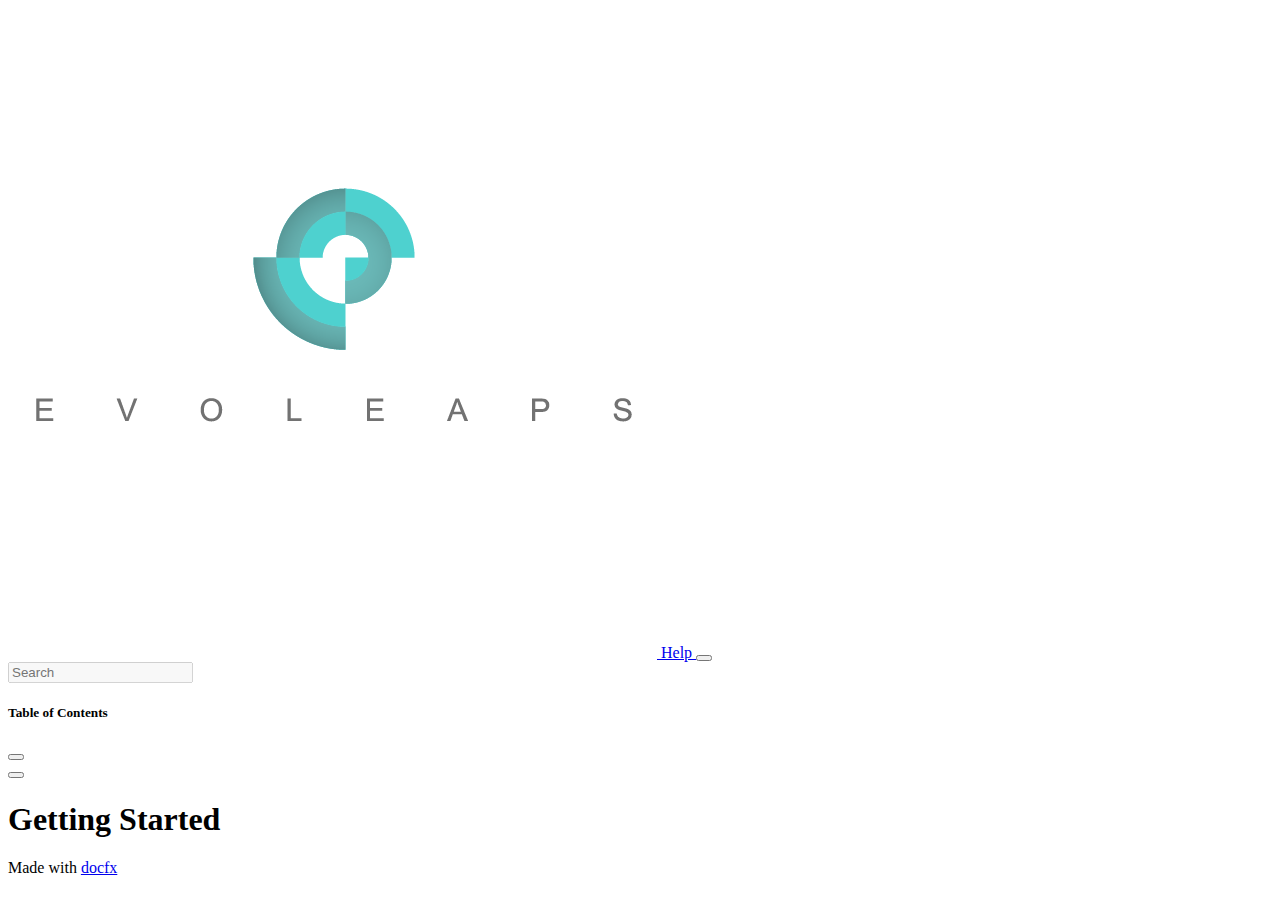
==== docs/getting-started.html @ f41cfbaa "Add files via upload" ====
﻿<!DOCTYPE html>
<html>
  <head>
    <meta charset="utf-8">
      <title>Getting Started | Help </title>
      <meta name="viewport" content="width=device-width, initial-scale=1.0">
      <meta name="title" content="Getting Started | Help ">
      
      
      <link rel="icon" href="../favicon.ico">
      <link rel="stylesheet" href="../public/docfx.min.css">
      <link rel="stylesheet" href="../public/main.css">
      <meta name="docfx:navrel" content="../toc.html">
      <meta name="docfx:tocrel" content="toc.html">
      
      <meta name="docfx:rel" content="../">
      
      
      
      <meta name="loc:inThisArticle" content="In this article">
      <meta name="loc:searchResultsCount" content="{count} results for &quot;{query}&quot;">
      <meta name="loc:searchNoResults" content="No results for &quot;{query}&quot;">
      <meta name="loc:tocFilter" content="Filter by title">
      <meta name="loc:nextArticle" content="Next">
      <meta name="loc:prevArticle" content="Previous">
      <meta name="loc:themeLight" content="Light">
      <meta name="loc:themeDark" content="Dark">
      <meta name="loc:themeAuto" content="Auto">
      <meta name="loc:changeTheme" content="Change theme">
      <meta name="loc:copy" content="Copy">
      <meta name="loc:downloadPdf" content="Download PDF">

      <script type="module" src="./../public/docfx.min.js"></script>

      <script>
        const theme = localStorage.getItem('theme') || 'auto'
        document.documentElement.setAttribute('data-bs-theme', theme === 'auto' ? (window.matchMedia('(prefers-color-scheme: dark)').matches ? 'dark' : 'light') : theme)
      </script>

  </head>

  <body class="tex2jax_ignore" data-layout="" data-yaml-mime="">
    <header class="bg-body border-bottom">
      <nav id="autocollapse" class="navbar navbar-expand-md" role="navigation">
        <div class="container-xxl flex-nowrap">
          <a class="navbar-brand" href="../index.html">
            <img id="logo" class="svg" src="../docs/images/logo.png" alt="Help">
            Help
          </a>
          <button class="btn btn-lg d-md-none border-0" type="button" data-bs-toggle="collapse" data-bs-target="#navpanel" aria-controls="navpanel" aria-expanded="false" aria-label="Toggle navigation">
            <i class="bi bi-three-dots"></i>
          </button>
          <div class="collapse navbar-collapse" id="navpanel">
            <div id="navbar">
              <form class="search" role="search" id="search">
                <i class="bi bi-search"></i>
                <input class="form-control" id="search-query" type="search" disabled="" placeholder="Search" autocomplete="off" aria-label="Search">
              </form>
            </div>
          </div>
        </div>
      </nav>
    </header>

    <main class="container-xxl">
      <div class="toc-offcanvas">
        <div class="offcanvas-md offcanvas-start" tabindex="-1" id="tocOffcanvas" aria-labelledby="tocOffcanvasLabel">
          <div class="offcanvas-header">
            <h5 class="offcanvas-title" id="tocOffcanvasLabel">Table of Contents</h5>
            <button type="button" class="btn-close" data-bs-dismiss="offcanvas" data-bs-target="#tocOffcanvas" aria-label="Close"></button>
          </div>
          <div class="offcanvas-body">
            <nav class="toc" id="toc"></nav>
          </div>
        </div>
      </div>

      <div class="content">
        <div class="actionbar">
          <button class="btn btn-lg border-0 d-md-none" type="button" data-bs-toggle="offcanvas" data-bs-target="#tocOffcanvas" aria-controls="tocOffcanvas" aria-expanded="false" aria-label="Show table of contents">
            <i class="bi bi-list"></i>
          </button>

          <nav id="breadcrumb"></nav>
        </div>

        <article data-uid="">
<h1 id="getting-started">Getting Started</h1>


</article>

        <div class="contribution d-print-none">
        </div>

        <div class="next-article d-print-none border-top" id="nextArticle"></div>

      </div>

      <div class="affix">
        <nav id="affix"></nav>
      </div>
    </main>

    <div class="container-xxl search-results" id="search-results"></div>

    <footer class="border-top text-secondary">
      <div class="container-xxl">
        <div class="flex-fill">
          <span>Made with <a href="https://dotnet.github.io/docfx">docfx</a></span>
        </div>
      </div>
    </footer>
  </body>
</html>
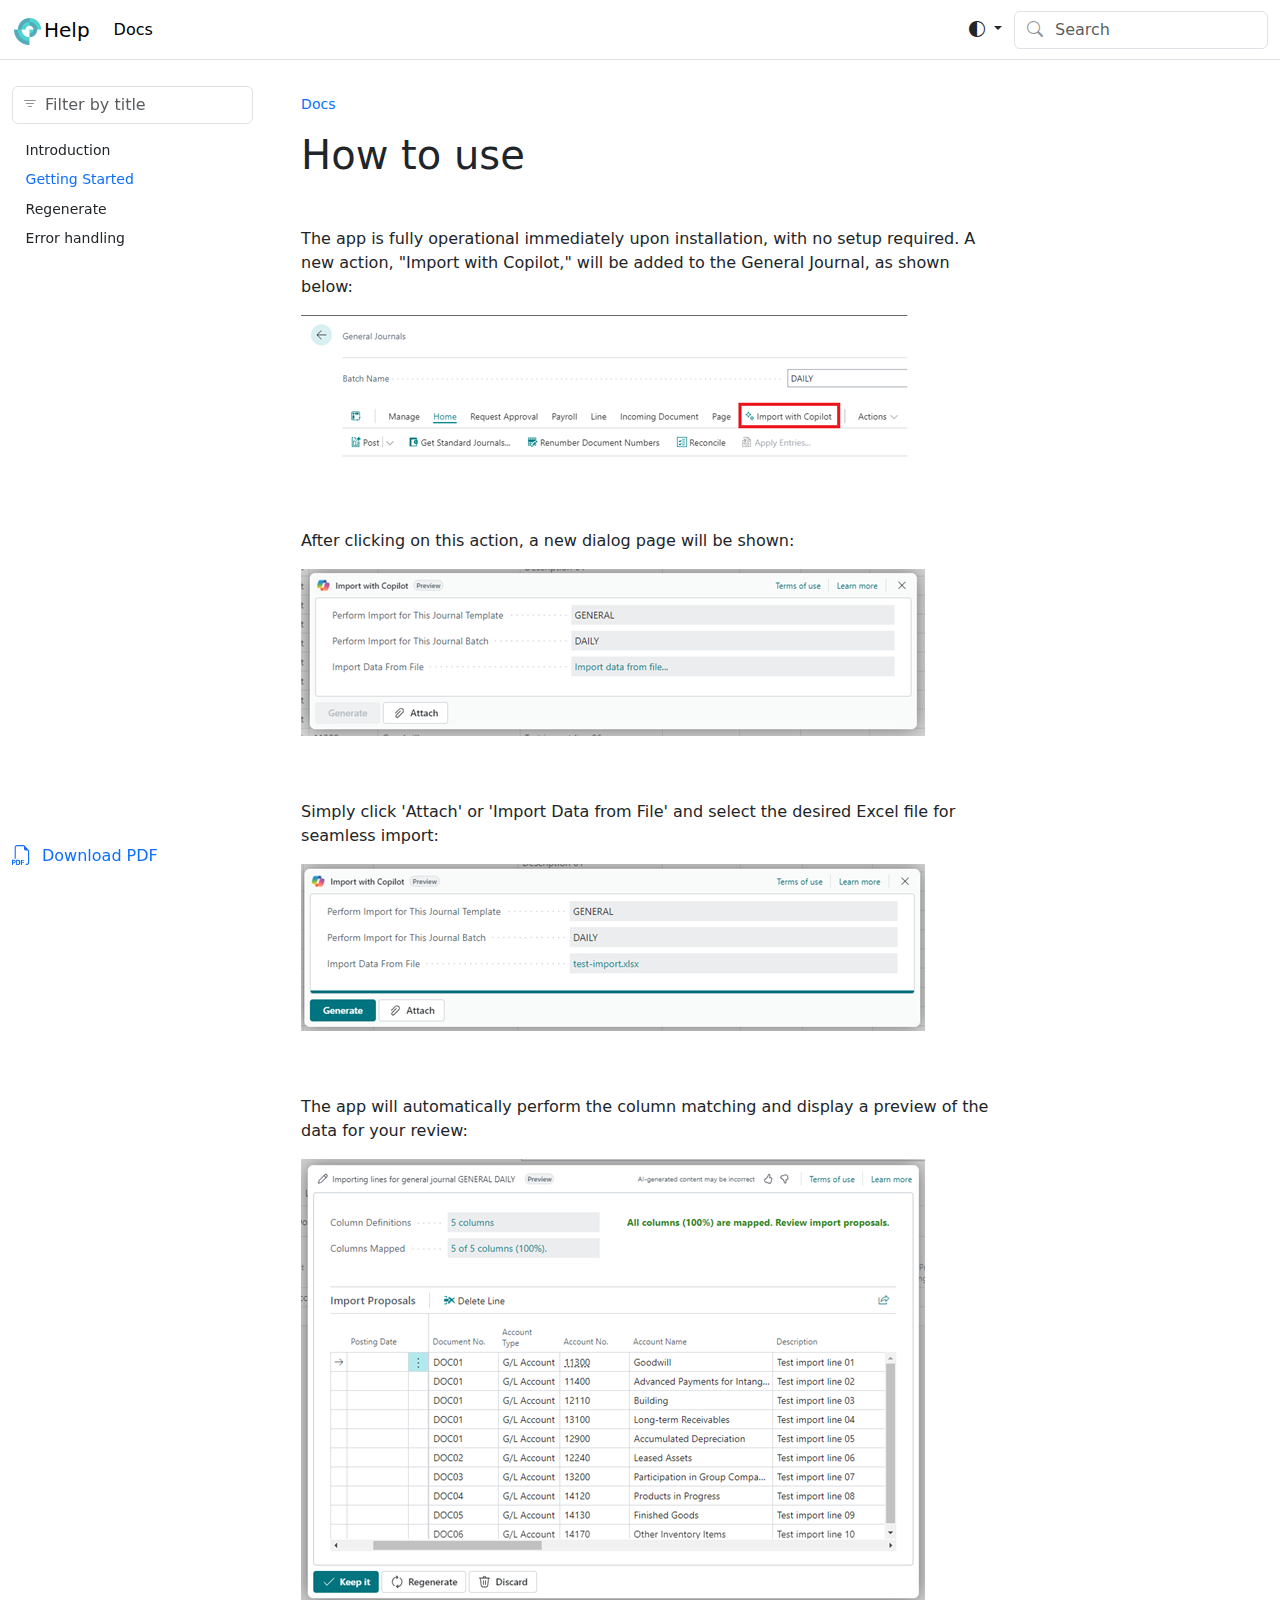
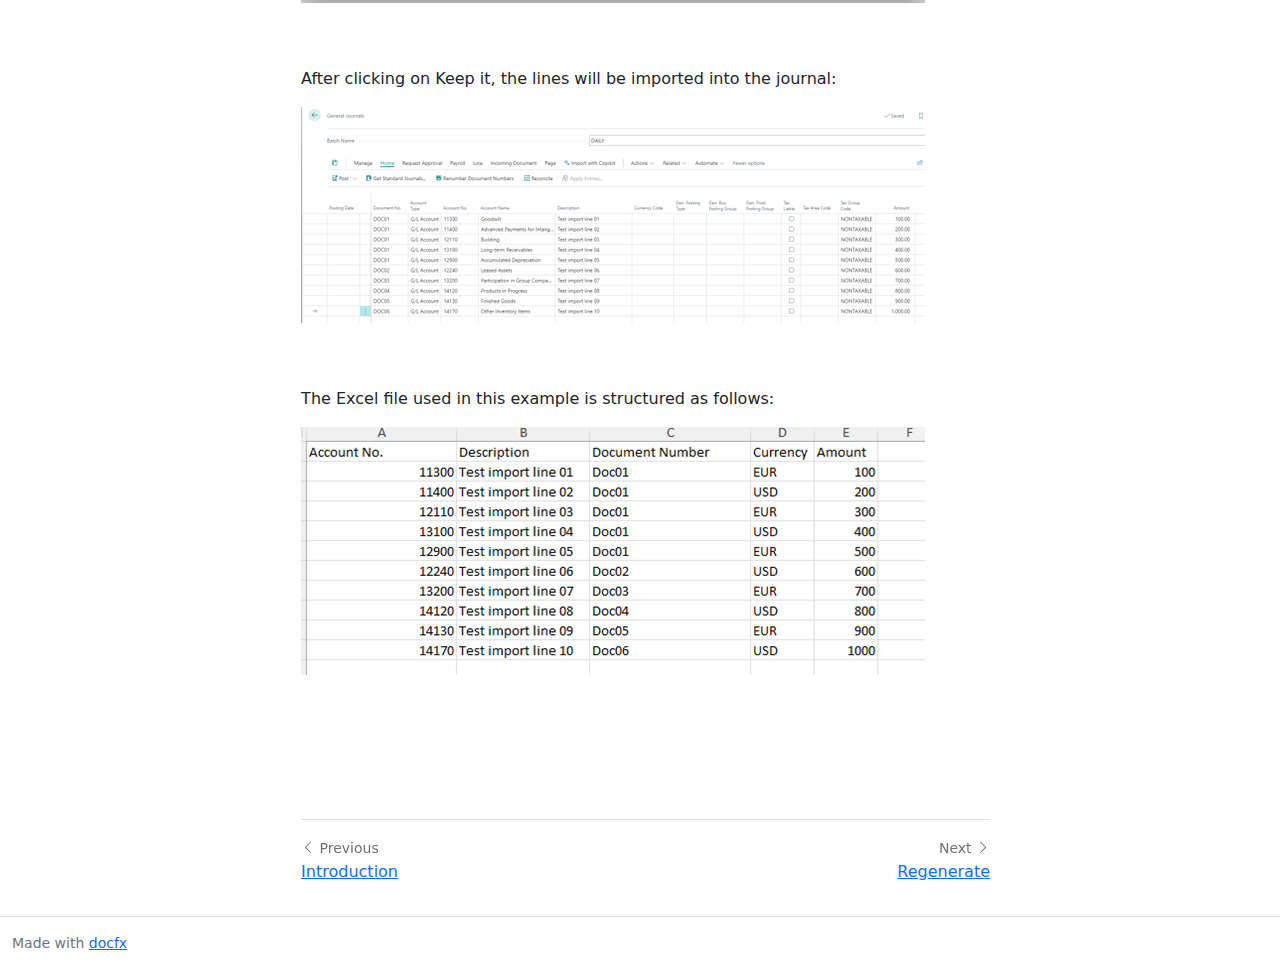
==== commit fa389b89: "Add files via upload" ====
--- a/docs/getting-started.html
+++ b/docs/getting-started.html
@@ -2,9 +2,9 @@
 <html>
   <head>
     <meta charset="utf-8">
-      <title>Getting Started | Help </title>
+      <title>How to use | Help </title>
       <meta name="viewport" content="width=device-width, initial-scale=1.0">
-      <meta name="title" content="Getting Started | Help ">
+      <meta name="title" content="How to use | Help ">
       
       
       <link rel="icon" href="../favicon.ico">
@@ -85,8 +85,33 @@
         </div>
 
         <article data-uid="">
-<h1 id="getting-started">Getting Started</h1>
+<h1 id="how-to-use">How to use</h1>
 
+<p> </p>
+<p>The app is fully operational immediately upon installation, with no setup required. A new action, &quot;Import with Copilot,&quot; will be added to the General Journal, as shown below:</p>
+<p><img src="images/Action.png" alt="Gen Journal Image"><br>
+ <br>
+ </p>
+<p>After clicking on this action, a new dialog page will be shown:</p>
+<p><img src="images/AIPrompt.png" alt="AI Prompt"><br>
+ <br>
+ </p>
+<p>Simply click 'Attach' or 'Import Data from File' and select the desired Excel file for seamless import:</p>
+<p><img src="images/ImportPrompt.png" alt="Import Prompt"><br>
+ <br>
+ </p>
+<p>The app will automatically perform the column matching and display a preview of the data for your review:</p>
+<p><img src="images/ImportPreview.png" alt="Import Preview"><br>
+ <br>
+ </p>
+<p>After clicking on Keep it, the lines will be imported into the journal:</p>
+<p><img src="images/JournalAfterImport.png" alt="Journal After Import"><br>
+ <br>
+ </p>
+<p>The Excel file used in this example is structured as follows:</p>
+<p><img src="images/ExcelSample.png" alt="Excel Sample"><br>
+ <br>
+ </p>
 
 </article>
 
--- a/public/docfx.min.css
+++ b/public/docfx.min.css
@@ -0,0 +1,16 @@
+@charset "UTF-8";@font-face{font-display:block;font-family:bootstrap-icons;src:url("./bootstrap-icons-X6UQXWUS.woff2?24e3eb84d0bcaf83d77f904c78ac1f47") format("woff2"),url("./bootstrap-icons-OCU552PF.woff?24e3eb84d0bcaf83d77f904c78ac1f47") format("woff")}.bi:before,[class^=bi-]:before,[class*=" bi-"]:before{display:inline-block;font-family:bootstrap-icons!important;font-style:normal;font-weight:400!important;font-variant:normal;text-transform:none;line-height:1;vertical-align:-.125em;-webkit-font-smoothing:antialiased;-moz-osx-font-smoothing:grayscale}.bi-123:before{content:"\f67f"}.bi-alarm-fill:before{content:"\f101"}.bi-alarm:before{content:"\f102"}.bi-align-bottom:before{content:"\f103"}.bi-align-center:before{content:"\f104"}.bi-align-end:before{content:"\f105"}.bi-align-middle:before{content:"\f106"}.bi-align-start:before{content:"\f107"}.bi-align-top:before{content:"\f108"}.bi-alt:before{content:"\f109"}.bi-app-indicator:before{content:"\f10a"}.bi-app:before{content:"\f10b"}.bi-archive-fill:before{content:"\f10c"}.bi-archive:before{content:"\f10d"}.bi-arrow-90deg-down:before{content:"\f10e"}.bi-arrow-90deg-left:before{content:"\f10f"}.bi-arrow-90deg-right:before{content:"\f110"}.bi-arrow-90deg-up:before{content:"\f111"}.bi-arrow-bar-down:before{content:"\f112"}.bi-arrow-bar-left:before{content:"\f113"}.bi-arrow-bar-right:before{content:"\f114"}.bi-arrow-bar-up:before{content:"\f115"}.bi-arrow-clockwise:before{content:"\f116"}.bi-arrow-counterclockwise:before{content:"\f117"}.bi-arrow-down-circle-fill:before{content:"\f118"}.bi-arrow-down-circle:before{content:"\f119"}.bi-arrow-down-left-circle-fill:before{content:"\f11a"}.bi-arrow-down-left-circle:before{content:"\f11b"}.bi-arrow-down-left-square-fill:before{content:"\f11c"}.bi-arrow-down-left-square:before{content:"\f11d"}.bi-arrow-down-left:before{content:"\f11e"}.bi-arrow-down-right-circle-fill:before{content:"\f11f"}.bi-arrow-down-right-circle:before{content:"\f120"}.bi-arrow-down-right-square-fill:before{content:"\f121"}.bi-arrow-down-right-square:before{content:"\f122"}.bi-arrow-down-right:before{content:"\f123"}.bi-arrow-down-short:before{content:"\f124"}.bi-arrow-down-square-fill:before{content:"\f125"}.bi-arrow-down-square:before{content:"\f126"}.bi-arrow-down-up:before{content:"\f127"}.bi-arrow-down:before{content:"\f128"}.bi-arrow-left-circle-fill:before{content:"\f129"}.bi-arrow-left-circle:before{content:"\f12a"}.bi-arrow-left-right:before{content:"\f12b"}.bi-arrow-left-short:before{content:"\f12c"}.bi-arrow-left-square-fill:before{content:"\f12d"}.bi-arrow-left-square:before{content:"\f12e"}.bi-arrow-left:before{content:"\f12f"}.bi-arrow-repeat:before{content:"\f130"}.bi-arrow-return-left:before{content:"\f131"}.bi-arrow-return-right:before{content:"\f132"}.bi-arrow-right-circle-fill:before{content:"\f133"}.bi-arrow-right-circle:before{content:"\f134"}.bi-arrow-right-short:before{content:"\f135"}.bi-arrow-right-square-fill:before{content:"\f136"}.bi-arrow-right-square:before{content:"\f137"}.bi-arrow-right:before{content:"\f138"}.bi-arrow-up-circle-fill:before{content:"\f139"}.bi-arrow-up-circle:before{content:"\f13a"}.bi-arrow-up-left-circle-fill:before{content:"\f13b"}.bi-arrow-up-left-circle:before{content:"\f13c"}.bi-arrow-up-left-square-fill:before{content:"\f13d"}.bi-arrow-up-left-square:before{content:"\f13e"}.bi-arrow-up-left:before{content:"\f13f"}.bi-arrow-up-right-circle-fill:before{content:"\f140"}.bi-arrow-up-right-circle:before{content:"\f141"}.bi-arrow-up-right-square-fill:before{content:"\f142"}.bi-arrow-up-right-square:before{content:"\f143"}.bi-arrow-up-right:before{content:"\f144"}.bi-arrow-up-short:before{content:"\f145"}.bi-arrow-up-square-fill:before{content:"\f146"}.bi-arrow-up-square:before{content:"\f147"}.bi-arrow-up:before{content:"\f148"}.bi-arrows-angle-contract:before{content:"\f149"}.bi-arrows-angle-expand:before{content:"\f14a"}.bi-arrows-collapse:before{content:"\f14b"}.bi-arrows-expand:before{content:"\f14c"}.bi-arrows-fullscreen:before{content:"\f14d"}.bi-arrows-move:before{content:"\f14e"}.bi-aspect-ratio-fill:before{content:"\f14f"}.bi-aspect-ratio:before{content:"\f150"}.bi-asterisk:before{content:"\f151"}.bi-at:before{content:"\f152"}.bi-award-fill:before{content:"\f153"}.bi-award:before{content:"\f154"}.bi-back:before{content:"\f155"}.bi-backspace-fill:before{content:"\f156"}.bi-backspace-reverse-fill:before{content:"\f157"}.bi-backspace-reverse:before{content:"\f158"}.bi-backspace:before{content:"\f159"}.bi-badge-3d-fill:before{content:"\f15a"}.bi-badge-3d:before{content:"\f15b"}.bi-badge-4k-fill:before{content:"\f15c"}.bi-badge-4k:before{content:"\f15d"}.bi-badge-8k-fill:before{content:"\f15e"}.bi-badge-8k:before{content:"\f15f"}.bi-badge-ad-fill:before{content:"\f160"}.bi-badge-ad:before{content:"\f161"}.bi-badge-ar-fill:before{content:"\f162"}.bi-badge-ar:before{content:"\f163"}.bi-badge-cc-fill:before{content:"\f164"}.bi-badge-cc:before{content:"\f165"}.bi-badge-hd-fill:before{content:"\f166"}.bi-badge-hd:before{content:"\f167"}.bi-badge-tm-fill:before{content:"\f168"}.bi-badge-tm:before{content:"\f169"}.bi-badge-vo-fill:before{content:"\f16a"}.bi-badge-vo:before{content:"\f16b"}.bi-badge-vr-fill:before{content:"\f16c"}.bi-badge-vr:before{content:"\f16d"}.bi-badge-wc-fill:before{content:"\f16e"}.bi-badge-wc:before{content:"\f16f"}.bi-bag-check-fill:before{content:"\f170"}.bi-bag-check:before{content:"\f171"}.bi-bag-dash-fill:before{content:"\f172"}.bi-bag-dash:before{content:"\f173"}.bi-bag-fill:before{content:"\f174"}.bi-bag-plus-fill:before{content:"\f175"}.bi-bag-plus:before{content:"\f176"}.bi-bag-x-fill:before{content:"\f177"}.bi-bag-x:before{content:"\f178"}.bi-bag:before{content:"\f179"}.bi-bar-chart-fill:before{content:"\f17a"}.bi-bar-chart-line-fill:before{content:"\f17b"}.bi-bar-chart-line:before{content:"\f17c"}.bi-bar-chart-steps:before{content:"\f17d"}.bi-bar-chart:before{content:"\f17e"}.bi-basket-fill:before{content:"\f17f"}.bi-basket:before{content:"\f180"}.bi-basket2-fill:before{content:"\f181"}.bi-basket2:before{content:"\f182"}.bi-basket3-fill:before{content:"\f183"}.bi-basket3:before{content:"\f184"}.bi-battery-charging:before{content:"\f185"}.bi-battery-full:before{content:"\f186"}.bi-battery-half:before{content:"\f187"}.bi-battery:before{content:"\f188"}.bi-bell-fill:before{content:"\f189"}.bi-bell:before{content:"\f18a"}.bi-bezier:before{content:"\f18b"}.bi-bezier2:before{content:"\f18c"}.bi-bicycle:before{content:"\f18d"}.bi-binoculars-fill:before{content:"\f18e"}.bi-binoculars:before{content:"\f18f"}.bi-blockquote-left:before{content:"\f190"}.bi-blockquote-right:before{content:"\f191"}.bi-book-fill:before{content:"\f192"}.bi-book-half:before{content:"\f193"}.bi-book:before{content:"\f194"}.bi-bookmark-check-fill:before{content:"\f195"}.bi-bookmark-check:before{content:"\f196"}.bi-bookmark-dash-fill:before{content:"\f197"}.bi-bookmark-dash:before{content:"\f198"}.bi-bookmark-fill:before{content:"\f199"}.bi-bookmark-heart-fill:before{content:"\f19a"}.bi-bookmark-heart:before{content:"\f19b"}.bi-bookmark-plus-fill:before{content:"\f19c"}.bi-bookmark-plus:before{content:"\f19d"}.bi-bookmark-star-fill:before{content:"\f19e"}.bi-bookmark-star:before{content:"\f19f"}.bi-bookmark-x-fill:before{content:"\f1a0"}.bi-bookmark-x:before{content:"\f1a1"}.bi-bookmark:before{content:"\f1a2"}.bi-bookmarks-fill:before{content:"\f1a3"}.bi-bookmarks:before{content:"\f1a4"}.bi-bookshelf:before{content:"\f1a5"}.bi-bootstrap-fill:before{content:"\f1a6"}.bi-bootstrap-reboot:before{content:"\f1a7"}.bi-bootstrap:before{content:"\f1a8"}.bi-border-all:before{content:"\f1a9"}.bi-border-bottom:before{content:"\f1aa"}.bi-border-center:before{content:"\f1ab"}.bi-border-inner:before{content:"\f1ac"}.bi-border-left:before{content:"\f1ad"}.bi-border-middle:before{content:"\f1ae"}.bi-border-outer:before{content:"\f1af"}.bi-border-right:before{content:"\f1b0"}.bi-border-style:before{content:"\f1b1"}.bi-border-top:before{content:"\f1b2"}.bi-border-width:before{content:"\f1b3"}.bi-border:before{content:"\f1b4"}.bi-bounding-box-circles:before{content:"\f1b5"}.bi-bounding-box:before{content:"\f1b6"}.bi-box-arrow-down-left:before{content:"\f1b7"}.bi-box-arrow-down-right:before{content:"\f1b8"}.bi-box-arrow-down:before{content:"\f1b9"}.bi-box-arrow-in-down-left:before{content:"\f1ba"}.bi-box-arrow-in-down-right:before{content:"\f1bb"}.bi-box-arrow-in-down:before{content:"\f1bc"}.bi-box-arrow-in-left:before{content:"\f1bd"}.bi-box-arrow-in-right:before{content:"\f1be"}.bi-box-arrow-in-up-left:before{content:"\f1bf"}.bi-box-arrow-in-up-right:before{content:"\f1c0"}.bi-box-arrow-in-up:before{content:"\f1c1"}.bi-box-arrow-left:before{content:"\f1c2"}.bi-box-arrow-right:before{content:"\f1c3"}.bi-box-arrow-up-left:before{content:"\f1c4"}.bi-box-arrow-up-right:before{content:"\f1c5"}.bi-box-arrow-up:before{content:"\f1c6"}.bi-box-seam:before{content:"\f1c7"}.bi-box:before{content:"\f1c8"}.bi-braces:before{content:"\f1c9"}.bi-bricks:before{content:"\f1ca"}.bi-briefcase-fill:before{content:"\f1cb"}.bi-briefcase:before{content:"\f1cc"}.bi-brightness-alt-high-fill:before{content:"\f1cd"}.bi-brightness-alt-high:before{content:"\f1ce"}.bi-brightness-alt-low-fill:before{content:"\f1cf"}.bi-brightness-alt-low:before{content:"\f1d0"}.bi-brightness-high-fill:before{content:"\f1d1"}.bi-brightness-high:before{content:"\f1d2"}.bi-brightness-low-fill:before{content:"\f1d3"}.bi-brightness-low:before{content:"\f1d4"}.bi-broadcast-pin:before{content:"\f1d5"}.bi-broadcast:before{content:"\f1d6"}.bi-brush-fill:before{content:"\f1d7"}.bi-brush:before{content:"\f1d8"}.bi-bucket-fill:before{content:"\f1d9"}.bi-bucket:before{content:"\f1da"}.bi-bug-fill:before{content:"\f1db"}.bi-bug:before{content:"\f1dc"}.bi-building:before{content:"\f1dd"}.bi-bullseye:before{content:"\f1de"}.bi-calculator-fill:before{content:"\f1df"}.bi-calculator:before{content:"\f1e0"}.bi-calendar-check-fill:before{content:"\f1e1"}.bi-calendar-check:before{content:"\f1e2"}.bi-calendar-date-fill:before{content:"\f1e3"}.bi-calendar-date:before{content:"\f1e4"}.bi-calendar-day-fill:before{content:"\f1e5"}.bi-calendar-day:before{content:"\f1e6"}.bi-calendar-event-fill:before{content:"\f1e7"}.bi-calendar-event:before{content:"\f1e8"}.bi-calendar-fill:before{content:"\f1e9"}.bi-calendar-minus-fill:before{content:"\f1ea"}.bi-calendar-minus:before{content:"\f1eb"}.bi-calendar-month-fill:before{content:"\f1ec"}.bi-calendar-month:before{content:"\f1ed"}.bi-calendar-plus-fill:before{content:"\f1ee"}.bi-calendar-plus:before{content:"\f1ef"}.bi-calendar-range-fill:before{content:"\f1f0"}.bi-calendar-range:before{content:"\f1f1"}.bi-calendar-week-fill:before{content:"\f1f2"}.bi-calendar-week:before{content:"\f1f3"}.bi-calendar-x-fill:before{content:"\f1f4"}.bi-calendar-x:before{content:"\f1f5"}.bi-calendar:before{content:"\f1f6"}.bi-calendar2-check-fill:before{content:"\f1f7"}.bi-calendar2-check:before{content:"\f1f8"}.bi-calendar2-date-fill:before{content:"\f1f9"}.bi-calendar2-date:before{content:"\f1fa"}.bi-calendar2-day-fill:before{content:"\f1fb"}.bi-calendar2-day:before{content:"\f1fc"}.bi-calendar2-event-fill:before{content:"\f1fd"}.bi-calendar2-event:before{content:"\f1fe"}.bi-calendar2-fill:before{content:"\f1ff"}.bi-calendar2-minus-fill:before{content:"\f200"}.bi-calendar2-minus:before{content:"\f201"}.bi-calendar2-month-fill:before{content:"\f202"}.bi-calendar2-month:before{content:"\f203"}.bi-calendar2-plus-fill:before{content:"\f204"}.bi-calendar2-plus:before{content:"\f205"}.bi-calendar2-range-fill:before{content:"\f206"}.bi-calendar2-range:before{content:"\f207"}.bi-calendar2-week-fill:before{content:"\f208"}.bi-calendar2-week:before{content:"\f209"}.bi-calendar2-x-fill:before{content:"\f20a"}.bi-calendar2-x:before{content:"\f20b"}.bi-calendar2:before{content:"\f20c"}.bi-calendar3-event-fill:before{content:"\f20d"}.bi-calendar3-event:before{content:"\f20e"}.bi-calendar3-fill:before{content:"\f20f"}.bi-calendar3-range-fill:before{content:"\f210"}.bi-calendar3-range:before{content:"\f211"}.bi-calendar3-week-fill:before{content:"\f212"}.bi-calendar3-week:before{content:"\f213"}.bi-calendar3:before{content:"\f214"}.bi-calendar4-event:before{content:"\f215"}.bi-calendar4-range:before{content:"\f216"}.bi-calendar4-week:before{content:"\f217"}.bi-calendar4:before{content:"\f218"}.bi-camera-fill:before{content:"\f219"}.bi-camera-reels-fill:before{content:"\f21a"}.bi-camera-reels:before{content:"\f21b"}.bi-camera-video-fill:before{content:"\f21c"}.bi-camera-video-off-fill:before{content:"\f21d"}.bi-camera-video-off:before{content:"\f21e"}.bi-camera-video:before{content:"\f21f"}.bi-camera:before{content:"\f220"}.bi-camera2:before{content:"\f221"}.bi-capslock-fill:before{content:"\f222"}.bi-capslock:before{content:"\f223"}.bi-card-checklist:before{content:"\f224"}.bi-card-heading:before{content:"\f225"}.bi-card-image:before{content:"\f226"}.bi-card-list:before{content:"\f227"}.bi-card-text:before{content:"\f228"}.bi-caret-down-fill:before{content:"\f229"}.bi-caret-down-square-fill:before{content:"\f22a"}.bi-caret-down-square:before{content:"\f22b"}.bi-caret-down:before{content:"\f22c"}.bi-caret-left-fill:before{content:"\f22d"}.bi-caret-left-square-fill:before{content:"\f22e"}.bi-caret-left-square:before{content:"\f22f"}.bi-caret-left:before{content:"\f230"}.bi-caret-right-fill:before{content:"\f231"}.bi-caret-right-square-fill:before{content:"\f232"}.bi-caret-right-square:before{content:"\f233"}.bi-caret-right:before{content:"\f234"}.bi-caret-up-fill:before{content:"\f235"}.bi-caret-up-square-fill:before{content:"\f236"}.bi-caret-up-square:before{content:"\f237"}.bi-caret-up:before{content:"\f238"}.bi-cart-check-fill:before{content:"\f239"}.bi-cart-check:before{content:"\f23a"}.bi-cart-dash-fill:before{content:"\f23b"}.bi-cart-dash:before{content:"\f23c"}.bi-cart-fill:before{content:"\f23d"}.bi-cart-plus-fill:before{content:"\f23e"}.bi-cart-plus:before{content:"\f23f"}.bi-cart-x-fill:before{content:"\f240"}.bi-cart-x:before{content:"\f241"}.bi-cart:before{content:"\f242"}.bi-cart2:before{content:"\f243"}.bi-cart3:before{content:"\f244"}.bi-cart4:before{content:"\f245"}.bi-cash-stack:before{content:"\f246"}.bi-cash:before{content:"\f247"}.bi-cast:before{content:"\f248"}.bi-chat-dots-fill:before{content:"\f249"}.bi-chat-dots:before{content:"\f24a"}.bi-chat-fill:before{content:"\f24b"}.bi-chat-left-dots-fill:before{content:"\f24c"}.bi-chat-left-dots:before{content:"\f24d"}.bi-chat-left-fill:before{content:"\f24e"}.bi-chat-left-quote-fill:before{content:"\f24f"}.bi-chat-left-quote:before{content:"\f250"}.bi-chat-left-text-fill:before{content:"\f251"}.bi-chat-left-text:before{content:"\f252"}.bi-chat-left:before{content:"\f253"}.bi-chat-quote-fill:before{content:"\f254"}.bi-chat-quote:before{content:"\f255"}.bi-chat-right-dots-fill:before{content:"\f256"}.bi-chat-right-dots:before{content:"\f257"}.bi-chat-right-fill:before{content:"\f258"}.bi-chat-right-quote-fill:before{content:"\f259"}.bi-chat-right-quote:before{content:"\f25a"}.bi-chat-right-text-fill:before{content:"\f25b"}.bi-chat-right-text:before{content:"\f25c"}.bi-chat-right:before{content:"\f25d"}.bi-chat-square-dots-fill:before{content:"\f25e"}.bi-chat-square-dots:before{content:"\f25f"}.bi-chat-square-fill:before{content:"\f260"}.bi-chat-square-quote-fill:before{content:"\f261"}.bi-chat-square-quote:before{content:"\f262"}.bi-chat-square-text-fill:before{content:"\f263"}.bi-chat-square-text:before{content:"\f264"}.bi-chat-square:before{content:"\f265"}.bi-chat-text-fill:before{content:"\f266"}.bi-chat-text:before{content:"\f267"}.bi-chat:before{content:"\f268"}.bi-check-all:before{content:"\f269"}.bi-check-circle-fill:before{content:"\f26a"}.bi-check-circle:before{content:"\f26b"}.bi-check-square-fill:before{content:"\f26c"}.bi-check-square:before{content:"\f26d"}.bi-check:before{content:"\f26e"}.bi-check2-all:before{content:"\f26f"}.bi-check2-circle:before{content:"\f270"}.bi-check2-square:before{content:"\f271"}.bi-check2:before{content:"\f272"}.bi-chevron-bar-contract:before{content:"\f273"}.bi-chevron-bar-down:before{content:"\f274"}.bi-chevron-bar-expand:before{content:"\f275"}.bi-chevron-bar-left:before{content:"\f276"}.bi-chevron-bar-right:before{content:"\f277"}.bi-chevron-bar-up:before{content:"\f278"}.bi-chevron-compact-down:before{content:"\f279"}.bi-chevron-compact-left:before{content:"\f27a"}.bi-chevron-compact-right:before{content:"\f27b"}.bi-chevron-compact-up:before{content:"\f27c"}.bi-chevron-contract:before{content:"\f27d"}.bi-chevron-double-down:before{content:"\f27e"}.bi-chevron-double-left:before{content:"\f27f"}.bi-chevron-double-right:before{content:"\f280"}.bi-chevron-double-up:before{content:"\f281"}.bi-chevron-down:before{content:"\f282"}.bi-chevron-expand:before{content:"\f283"}.bi-chevron-left:before{content:"\f284"}.bi-chevron-right:before{content:"\f285"}.bi-chevron-up:before{content:"\f286"}.bi-circle-fill:before{content:"\f287"}.bi-circle-half:before{content:"\f288"}.bi-circle-square:before{content:"\f289"}.bi-circle:before{content:"\f28a"}.bi-clipboard-check:before{content:"\f28b"}.bi-clipboard-data:before{content:"\f28c"}.bi-clipboard-minus:before{content:"\f28d"}.bi-clipboard-plus:before{content:"\f28e"}.bi-clipboard-x:before{content:"\f28f"}.bi-clipboard:before{content:"\f290"}.bi-clock-fill:before{content:"\f291"}.bi-clock-history:before{content:"\f292"}.bi-clock:before{content:"\f293"}.bi-cloud-arrow-down-fill:before{content:"\f294"}.bi-cloud-arrow-down:before{content:"\f295"}.bi-cloud-arrow-up-fill:before{content:"\f296"}.bi-cloud-arrow-up:before{content:"\f297"}.bi-cloud-check-fill:before{content:"\f298"}.bi-cloud-check:before{content:"\f299"}.bi-cloud-download-fill:before{content:"\f29a"}.bi-cloud-download:before{content:"\f29b"}.bi-cloud-drizzle-fill:before{content:"\f29c"}.bi-cloud-drizzle:before{content:"\f29d"}.bi-cloud-fill:before{content:"\f29e"}.bi-cloud-fog-fill:before{content:"\f29f"}.bi-cloud-fog:before{content:"\f2a0"}.bi-cloud-fog2-fill:before{content:"\f2a1"}.bi-cloud-fog2:before{content:"\f2a2"}.bi-cloud-hail-fill:before{content:"\f2a3"}.bi-cloud-hail:before{content:"\f2a4"}.bi-cloud-haze-fill:before{content:"\f2a6"}.bi-cloud-haze:before{content:"\f2a7"}.bi-cloud-haze2-fill:before{content:"\f2a8"}.bi-cloud-lightning-fill:before{content:"\f2a9"}.bi-cloud-lightning-rain-fill:before{content:"\f2aa"}.bi-cloud-lightning-rain:before{content:"\f2ab"}.bi-cloud-lightning:before{content:"\f2ac"}.bi-cloud-minus-fill:before{content:"\f2ad"}.bi-cloud-minus:before{content:"\f2ae"}.bi-cloud-moon-fill:before{content:"\f2af"}.bi-cloud-moon:before{content:"\f2b0"}.bi-cloud-plus-fill:before{content:"\f2b1"}.bi-cloud-plus:before{content:"\f2b2"}.bi-cloud-rain-fill:before{content:"\f2b3"}.bi-cloud-rain-heavy-fill:before{content:"\f2b4"}.bi-cloud-rain-heavy:before{content:"\f2b5"}.bi-cloud-rain:before{content:"\f2b6"}.bi-cloud-slash-fill:before{content:"\f2b7"}.bi-cloud-slash:before{content:"\f2b8"}.bi-cloud-sleet-fill:before{content:"\f2b9"}.bi-cloud-sleet:before{content:"\f2ba"}.bi-cloud-snow-fill:before{content:"\f2bb"}.bi-cloud-snow:before{content:"\f2bc"}.bi-cloud-sun-fill:before{content:"\f2bd"}.bi-cloud-sun:before{content:"\f2be"}.bi-cloud-upload-fill:before{content:"\f2bf"}.bi-cloud-upload:before{content:"\f2c0"}.bi-cloud:before{content:"\f2c1"}.bi-clouds-fill:before{content:"\f2c2"}.bi-clouds:before{content:"\f2c3"}.bi-cloudy-fill:before{content:"\f2c4"}.bi-cloudy:before{content:"\f2c5"}.bi-code-slash:before{content:"\f2c6"}.bi-code-square:before{content:"\f2c7"}.bi-code:before{content:"\f2c8"}.bi-collection-fill:before{content:"\f2c9"}.bi-collection-play-fill:before{content:"\f2ca"}.bi-collection-play:before{content:"\f2cb"}.bi-collection:before{content:"\f2cc"}.bi-columns-gap:before{content:"\f2cd"}.bi-columns:before{content:"\f2ce"}.bi-command:before{content:"\f2cf"}.bi-compass-fill:before{content:"\f2d0"}.bi-compass:before{content:"\f2d1"}.bi-cone-striped:before{content:"\f2d2"}.bi-cone:before{content:"\f2d3"}.bi-controller:before{content:"\f2d4"}.bi-cpu-fill:before{content:"\f2d5"}.bi-cpu:before{content:"\f2d6"}.bi-credit-card-2-back-fill:before{content:"\f2d7"}.bi-credit-card-2-back:before{content:"\f2d8"}.bi-credit-card-2-front-fill:before{content:"\f2d9"}.bi-credit-card-2-front:before{content:"\f2da"}.bi-credit-card-fill:before{content:"\f2db"}.bi-credit-card:before{content:"\f2dc"}.bi-crop:before{content:"\f2dd"}.bi-cup-fill:before{content:"\f2de"}.bi-cup-straw:before{content:"\f2df"}.bi-cup:before{content:"\f2e0"}.bi-cursor-fill:before{content:"\f2e1"}.bi-cursor-text:before{content:"\f2e2"}.bi-cursor:before{content:"\f2e3"}.bi-dash-circle-dotted:before{content:"\f2e4"}.bi-dash-circle-fill:before{content:"\f2e5"}.bi-dash-circle:before{content:"\f2e6"}.bi-dash-square-dotted:before{content:"\f2e7"}.bi-dash-square-fill:before{content:"\f2e8"}.bi-dash-square:before{content:"\f2e9"}.bi-dash:before{content:"\f2ea"}.bi-diagram-2-fill:before{content:"\f2eb"}.bi-diagram-2:before{content:"\f2ec"}.bi-diagram-3-fill:before{content:"\f2ed"}.bi-diagram-3:before{content:"\f2ee"}.bi-diamond-fill:before{content:"\f2ef"}.bi-diamond-half:before{content:"\f2f0"}.bi-diamond:before{content:"\f2f1"}.bi-dice-1-fill:before{content:"\f2f2"}.bi-dice-1:before{content:"\f2f3"}.bi-dice-2-fill:before{content:"\f2f4"}.bi-dice-2:before{content:"\f2f5"}.bi-dice-3-fill:before{content:"\f2f6"}.bi-dice-3:before{content:"\f2f7"}.bi-dice-4-fill:before{content:"\f2f8"}.bi-dice-4:before{content:"\f2f9"}.bi-dice-5-fill:before{content:"\f2fa"}.bi-dice-5:before{content:"\f2fb"}.bi-dice-6-fill:before{content:"\f2fc"}.bi-dice-6:before{content:"\f2fd"}.bi-disc-fill:before{content:"\f2fe"}.bi-disc:before{content:"\f2ff"}.bi-discord:before{content:"\f300"}.bi-display-fill:before{content:"\f301"}.bi-display:before{content:"\f302"}.bi-distribute-horizontal:before{content:"\f303"}.bi-distribute-vertical:before{content:"\f304"}.bi-door-closed-fill:before{content:"\f305"}.bi-door-closed:before{content:"\f306"}.bi-door-open-fill:before{content:"\f307"}.bi-door-open:before{content:"\f308"}.bi-dot:before{content:"\f309"}.bi-download:before{content:"\f30a"}.bi-droplet-fill:before{content:"\f30b"}.bi-droplet-half:before{content:"\f30c"}.bi-droplet:before{content:"\f30d"}.bi-earbuds:before{content:"\f30e"}.bi-easel-fill:before{content:"\f30f"}.bi-easel:before{content:"\f310"}.bi-egg-fill:before{content:"\f311"}.bi-egg-fried:before{content:"\f312"}.bi-egg:before{content:"\f313"}.bi-eject-fill:before{content:"\f314"}.bi-eject:before{content:"\f315"}.bi-emoji-angry-fill:before{content:"\f316"}.bi-emoji-angry:before{content:"\f317"}.bi-emoji-dizzy-fill:before{content:"\f318"}.bi-emoji-dizzy:before{content:"\f319"}.bi-emoji-expressionless-fill:before{content:"\f31a"}.bi-emoji-expressionless:before{content:"\f31b"}.bi-emoji-frown-fill:before{content:"\f31c"}.bi-emoji-frown:before{content:"\f31d"}.bi-emoji-heart-eyes-fill:before{content:"\f31e"}.bi-emoji-heart-eyes:before{content:"\f31f"}.bi-emoji-laughing-fill:before{content:"\f320"}.bi-emoji-laughing:before{content:"\f321"}.bi-emoji-neutral-fill:before{content:"\f322"}.bi-emoji-neutral:before{content:"\f323"}.bi-emoji-smile-fill:before{content:"\f324"}.bi-emoji-smile-upside-down-fill:before{content:"\f325"}.bi-emoji-smile-upside-down:before{content:"\f326"}.bi-emoji-smile:before{content:"\f327"}.bi-emoji-sunglasses-fill:before{content:"\f328"}.bi-emoji-sunglasses:before{content:"\f329"}.bi-emoji-wink-fill:before{content:"\f32a"}.bi-emoji-wink:before{content:"\f32b"}.bi-envelope-fill:before{content:"\f32c"}.bi-envelope-open-fill:before{content:"\f32d"}.bi-envelope-open:before{content:"\f32e"}.bi-envelope:before{content:"\f32f"}.bi-eraser-fill:before{content:"\f330"}.bi-eraser:before{content:"\f331"}.bi-exclamation-circle-fill:before{content:"\f332"}.bi-exclamation-circle:before{content:"\f333"}.bi-exclamation-diamond-fill:before{content:"\f334"}.bi-exclamation-diamond:before{content:"\f335"}.bi-exclamation-octagon-fill:before{content:"\f336"}.bi-exclamation-octagon:before{content:"\f337"}.bi-exclamation-square-fill:before{content:"\f338"}.bi-exclamation-square:before{content:"\f339"}.bi-exclamation-triangle-fill:before{content:"\f33a"}.bi-exclamation-triangle:before{content:"\f33b"}.bi-exclamation:before{content:"\f33c"}.bi-exclude:before{content:"\f33d"}.bi-eye-fill:before{content:"\f33e"}.bi-eye-slash-fill:before{content:"\f33f"}.bi-eye-slash:before{content:"\f340"}.bi-eye:before{content:"\f341"}.bi-eyedropper:before{content:"\f342"}.bi-eyeglasses:before{content:"\f343"}.bi-facebook:before{content:"\f344"}.bi-file-arrow-down-fill:before{content:"\f345"}.bi-file-arrow-down:before{content:"\f346"}.bi-file-arrow-up-fill:before{content:"\f347"}.bi-file-arrow-up:before{content:"\f348"}.bi-file-bar-graph-fill:before{content:"\f349"}.bi-file-bar-graph:before{content:"\f34a"}.bi-file-binary-fill:before{content:"\f34b"}.bi-file-binary:before{content:"\f34c"}.bi-file-break-fill:before{content:"\f34d"}.bi-file-break:before{content:"\f34e"}.bi-file-check-fill:before{content:"\f34f"}.bi-file-check:before{content:"\f350"}.bi-file-code-fill:before{content:"\f351"}.bi-file-code:before{content:"\f352"}.bi-file-diff-fill:before{content:"\f353"}.bi-file-diff:before{content:"\f354"}.bi-file-earmark-arrow-down-fill:before{content:"\f355"}.bi-file-earmark-arrow-down:before{content:"\f356"}.bi-file-earmark-arrow-up-fill:before{content:"\f357"}.bi-file-earmark-arrow-up:before{content:"\f358"}.bi-file-earmark-bar-graph-fill:before{content:"\f359"}.bi-file-earmark-bar-graph:before{content:"\f35a"}.bi-file-earmark-binary-fill:before{content:"\f35b"}.bi-file-earmark-binary:before{content:"\f35c"}.bi-file-earmark-break-fill:before{content:"\f35d"}.bi-file-earmark-break:before{content:"\f35e"}.bi-file-earmark-check-fill:before{content:"\f35f"}.bi-file-earmark-check:before{content:"\f360"}.bi-file-earmark-code-fill:before{content:"\f361"}.bi-file-earmark-code:before{content:"\f362"}.bi-file-earmark-diff-fill:before{content:"\f363"}.bi-file-earmark-diff:before{content:"\f364"}.bi-file-earmark-easel-fill:before{content:"\f365"}.bi-file-earmark-easel:before{content:"\f366"}.bi-file-earmark-excel-fill:before{content:"\f367"}.bi-file-earmark-excel:before{content:"\f368"}.bi-file-earmark-fill:before{content:"\f369"}.bi-file-earmark-font-fill:before{content:"\f36a"}.bi-file-earmark-font:before{content:"\f36b"}.bi-file-earmark-image-fill:before{content:"\f36c"}.bi-file-earmark-image:before{content:"\f36d"}.bi-file-earmark-lock-fill:before{content:"\f36e"}.bi-file-earmark-lock:before{content:"\f36f"}.bi-file-earmark-lock2-fill:before{content:"\f370"}.bi-file-earmark-lock2:before{content:"\f371"}.bi-file-earmark-medical-fill:before{content:"\f372"}.bi-file-earmark-medical:before{content:"\f373"}.bi-file-earmark-minus-fill:before{content:"\f374"}.bi-file-earmark-minus:before{content:"\f375"}.bi-file-earmark-music-fill:before{content:"\f376"}.bi-file-earmark-music:before{content:"\f377"}.bi-file-earmark-person-fill:before{content:"\f378"}.bi-file-earmark-person:before{content:"\f379"}.bi-file-earmark-play-fill:before{content:"\f37a"}.bi-file-earmark-play:before{content:"\f37b"}.bi-file-earmark-plus-fill:before{content:"\f37c"}.bi-file-earmark-plus:before{content:"\f37d"}.bi-file-earmark-post-fill:before{content:"\f37e"}.bi-file-earmark-post:before{content:"\f37f"}.bi-file-earmark-ppt-fill:before{content:"\f380"}.bi-file-earmark-ppt:before{content:"\f381"}.bi-file-earmark-richtext-fill:before{content:"\f382"}.bi-file-earmark-richtext:before{content:"\f383"}.bi-file-earmark-ruled-fill:before{content:"\f384"}.bi-file-earmark-ruled:before{content:"\f385"}.bi-file-earmark-slides-fill:before{content:"\f386"}.bi-file-earmark-slides:before{content:"\f387"}.bi-file-earmark-spreadsheet-fill:before{content:"\f388"}.bi-file-earmark-spreadsheet:before{content:"\f389"}.bi-file-earmark-text-fill:before{content:"\f38a"}.bi-file-earmark-text:before{content:"\f38b"}.bi-file-earmark-word-fill:before{content:"\f38c"}.bi-file-earmark-word:before{content:"\f38d"}.bi-file-earmark-x-fill:before{content:"\f38e"}.bi-file-earmark-x:before{content:"\f38f"}.bi-file-earmark-zip-fill:before{content:"\f390"}.bi-file-earmark-zip:before{content:"\f391"}.bi-file-earmark:before{content:"\f392"}.bi-file-easel-fill:before{content:"\f393"}.bi-file-easel:before{content:"\f394"}.bi-file-excel-fill:before{content:"\f395"}.bi-file-excel:before{content:"\f396"}.bi-file-fill:before{content:"\f397"}.bi-file-font-fill:before{content:"\f398"}.bi-file-font:before{content:"\f399"}.bi-file-image-fill:before{content:"\f39a"}.bi-file-image:before{content:"\f39b"}.bi-file-lock-fill:before{content:"\f39c"}.bi-file-lock:before{content:"\f39d"}.bi-file-lock2-fill:before{content:"\f39e"}.bi-file-lock2:before{content:"\f39f"}.bi-file-medical-fill:before{content:"\f3a0"}.bi-file-medical:before{content:"\f3a1"}.bi-file-minus-fill:before{content:"\f3a2"}.bi-file-minus:before{content:"\f3a3"}.bi-file-music-fill:before{content:"\f3a4"}.bi-file-music:before{content:"\f3a5"}.bi-file-person-fill:before{content:"\f3a6"}.bi-file-person:before{content:"\f3a7"}.bi-file-play-fill:before{content:"\f3a8"}.bi-file-play:before{content:"\f3a9"}.bi-file-plus-fill:before{content:"\f3aa"}.bi-file-plus:before{content:"\f3ab"}.bi-file-post-fill:before{content:"\f3ac"}.bi-file-post:before{content:"\f3ad"}.bi-file-ppt-fill:before{content:"\f3ae"}.bi-file-ppt:before{content:"\f3af"}.bi-file-richtext-fill:before{content:"\f3b0"}.bi-file-richtext:before{content:"\f3b1"}.bi-file-ruled-fill:before{content:"\f3b2"}.bi-file-ruled:before{content:"\f3b3"}.bi-file-slides-fill:before{content:"\f3b4"}.bi-file-slides:before{content:"\f3b5"}.bi-file-spreadsheet-fill:before{content:"\f3b6"}.bi-file-spreadsheet:before{content:"\f3b7"}.bi-file-text-fill:before{content:"\f3b8"}.bi-file-text:before{content:"\f3b9"}.bi-file-word-fill:before{content:"\f3ba"}.bi-file-word:before{content:"\f3bb"}.bi-file-x-fill:before{content:"\f3bc"}.bi-file-x:before{content:"\f3bd"}.bi-file-zip-fill:before{content:"\f3be"}.bi-file-zip:before{content:"\f3bf"}.bi-file:before{content:"\f3c0"}.bi-files-alt:before{content:"\f3c1"}.bi-files:before{content:"\f3c2"}.bi-film:before{content:"\f3c3"}.bi-filter-circle-fill:before{content:"\f3c4"}.bi-filter-circle:before{content:"\f3c5"}.bi-filter-left:before{content:"\f3c6"}.bi-filter-right:before{content:"\f3c7"}.bi-filter-square-fill:before{content:"\f3c8"}.bi-filter-square:before{content:"\f3c9"}.bi-filter:before{content:"\f3ca"}.bi-flag-fill:before{content:"\f3cb"}.bi-flag:before{content:"\f3cc"}.bi-flower1:before{content:"\f3cd"}.bi-flower2:before{content:"\f3ce"}.bi-flower3:before{content:"\f3cf"}.bi-folder-check:before{content:"\f3d0"}.bi-folder-fill:before{content:"\f3d1"}.bi-folder-minus:before{content:"\f3d2"}.bi-folder-plus:before{content:"\f3d3"}.bi-folder-symlink-fill:before{content:"\f3d4"}.bi-folder-symlink:before{content:"\f3d5"}.bi-folder-x:before{content:"\f3d6"}.bi-folder:before{content:"\f3d7"}.bi-folder2-open:before{content:"\f3d8"}.bi-folder2:before{content:"\f3d9"}.bi-fonts:before{content:"\f3da"}.bi-forward-fill:before{content:"\f3db"}.bi-forward:before{content:"\f3dc"}.bi-front:before{content:"\f3dd"}.bi-fullscreen-exit:before{content:"\f3de"}.bi-fullscreen:before{content:"\f3df"}.bi-funnel-fill:before{content:"\f3e0"}.bi-funnel:before{content:"\f3e1"}.bi-gear-fill:before{content:"\f3e2"}.bi-gear-wide-connected:before{content:"\f3e3"}.bi-gear-wide:before{content:"\f3e4"}.bi-gear:before{content:"\f3e5"}.bi-gem:before{content:"\f3e6"}.bi-geo-alt-fill:before{content:"\f3e7"}.bi-geo-alt:before{content:"\f3e8"}.bi-geo-fill:before{content:"\f3e9"}.bi-geo:before{content:"\f3ea"}.bi-gift-fill:before{content:"\f3eb"}.bi-gift:before{content:"\f3ec"}.bi-github:before{content:"\f3ed"}.bi-globe:before{content:"\f3ee"}.bi-globe2:before{content:"\f3ef"}.bi-google:before{content:"\f3f0"}.bi-graph-down:before{content:"\f3f1"}.bi-graph-up:before{content:"\f3f2"}.bi-grid-1x2-fill:before{content:"\f3f3"}.bi-grid-1x2:before{content:"\f3f4"}.bi-grid-3x2-gap-fill:before{content:"\f3f5"}.bi-grid-3x2-gap:before{content:"\f3f6"}.bi-grid-3x2:before{content:"\f3f7"}.bi-grid-3x3-gap-fill:before{content:"\f3f8"}.bi-grid-3x3-gap:before{content:"\f3f9"}.bi-grid-3x3:before{content:"\f3fa"}.bi-grid-fill:before{content:"\f3fb"}.bi-grid:before{content:"\f3fc"}.bi-grip-horizontal:before{content:"\f3fd"}.bi-grip-vertical:before{content:"\f3fe"}.bi-hammer:before{content:"\f3ff"}.bi-hand-index-fill:before{content:"\f400"}.bi-hand-index-thumb-fill:before{content:"\f401"}.bi-hand-index-thumb:before{content:"\f402"}.bi-hand-index:before{content:"\f403"}.bi-hand-thumbs-down-fill:before{content:"\f404"}.bi-hand-thumbs-down:before{content:"\f405"}.bi-hand-thumbs-up-fill:before{content:"\f406"}.bi-hand-thumbs-up:before{content:"\f407"}.bi-handbag-fill:before{content:"\f408"}.bi-handbag:before{content:"\f409"}.bi-hash:before{content:"\f40a"}.bi-hdd-fill:before{content:"\f40b"}.bi-hdd-network-fill:before{content:"\f40c"}.bi-hdd-network:before{content:"\f40d"}.bi-hdd-rack-fill:before{content:"\f40e"}.bi-hdd-rack:before{content:"\f40f"}.bi-hdd-stack-fill:before{content:"\f410"}.bi-hdd-stack:before{content:"\f411"}.bi-hdd:before{content:"\f412"}.bi-headphones:before{content:"\f413"}.bi-headset:before{content:"\f414"}.bi-heart-fill:before{content:"\f415"}.bi-heart-half:before{content:"\f416"}.bi-heart:before{content:"\f417"}.bi-heptagon-fill:before{content:"\f418"}.bi-heptagon-half:before{content:"\f419"}.bi-heptagon:before{content:"\f41a"}.bi-hexagon-fill:before{content:"\f41b"}.bi-hexagon-half:before{content:"\f41c"}.bi-hexagon:before{content:"\f41d"}.bi-hourglass-bottom:before{content:"\f41e"}.bi-hourglass-split:before{content:"\f41f"}.bi-hourglass-top:before{content:"\f420"}.bi-hourglass:before{content:"\f421"}.bi-house-door-fill:before{content:"\f422"}.bi-house-door:before{content:"\f423"}.bi-house-fill:before{content:"\f424"}.bi-house:before{content:"\f425"}.bi-hr:before{content:"\f426"}.bi-hurricane:before{content:"\f427"}.bi-image-alt:before{content:"\f428"}.bi-image-fill:before{content:"\f429"}.bi-image:before{content:"\f42a"}.bi-images:before{content:"\f42b"}.bi-inbox-fill:before{content:"\f42c"}.bi-inbox:before{content:"\f42d"}.bi-inboxes-fill:before{content:"\f42e"}.bi-inboxes:before{content:"\f42f"}.bi-info-circle-fill:before{content:"\f430"}.bi-info-circle:before{content:"\f431"}.bi-info-square-fill:before{content:"\f432"}.bi-info-square:before{content:"\f433"}.bi-info:before{content:"\f434"}.bi-input-cursor-text:before{content:"\f435"}.bi-input-cursor:before{content:"\f436"}.bi-instagram:before{content:"\f437"}.bi-intersect:before{content:"\f438"}.bi-journal-album:before{content:"\f439"}.bi-journal-arrow-down:before{content:"\f43a"}.bi-journal-arrow-up:before{content:"\f43b"}.bi-journal-bookmark-fill:before{content:"\f43c"}.bi-journal-bookmark:before{content:"\f43d"}.bi-journal-check:before{content:"\f43e"}.bi-journal-code:before{content:"\f43f"}.bi-journal-medical:before{content:"\f440"}.bi-journal-minus:before{content:"\f441"}.bi-journal-plus:before{content:"\f442"}.bi-journal-richtext:before{content:"\f443"}.bi-journal-text:before{content:"\f444"}.bi-journal-x:before{content:"\f445"}.bi-journal:before{content:"\f446"}.bi-journals:before{content:"\f447"}.bi-joystick:before{content:"\f448"}.bi-justify-left:before{content:"\f449"}.bi-justify-right:before{content:"\f44a"}.bi-justify:before{content:"\f44b"}.bi-kanban-fill:before{content:"\f44c"}.bi-kanban:before{content:"\f44d"}.bi-key-fill:before{content:"\f44e"}.bi-key:before{content:"\f44f"}.bi-keyboard-fill:before{content:"\f450"}.bi-keyboard:before{content:"\f451"}.bi-ladder:before{content:"\f452"}.bi-lamp-fill:before{content:"\f453"}.bi-lamp:before{content:"\f454"}.bi-laptop-fill:before{content:"\f455"}.bi-laptop:before{content:"\f456"}.bi-layer-backward:before{content:"\f457"}.bi-layer-forward:before{content:"\f458"}.bi-layers-fill:before{content:"\f459"}.bi-layers-half:before{content:"\f45a"}.bi-layers:before{content:"\f45b"}.bi-layout-sidebar-inset-reverse:before{content:"\f45c"}.bi-layout-sidebar-inset:before{content:"\f45d"}.bi-layout-sidebar-reverse:before{content:"\f45e"}.bi-layout-sidebar:before{content:"\f45f"}.bi-layout-split:before{content:"\f460"}.bi-layout-text-sidebar-reverse:before{content:"\f461"}.bi-layout-text-sidebar:before{content:"\f462"}.bi-layout-text-window-reverse:before{content:"\f463"}.bi-layout-text-window:before{content:"\f464"}.bi-layout-three-columns:before{content:"\f465"}.bi-layout-wtf:before{content:"\f466"}.bi-life-preserver:before{content:"\f467"}.bi-lightbulb-fill:before{content:"\f468"}.bi-lightbulb-off-fill:before{content:"\f469"}.bi-lightbulb-off:before{content:"\f46a"}.bi-lightbulb:before{content:"\f46b"}.bi-lightning-charge-fill:before{content:"\f46c"}.bi-lightning-charge:before{content:"\f46d"}.bi-lightning-fill:before{content:"\f46e"}.bi-lightning:before{content:"\f46f"}.bi-link-45deg:before{content:"\f470"}.bi-link:before{content:"\f471"}.bi-linkedin:before{content:"\f472"}.bi-list-check:before{content:"\f473"}.bi-list-nested:before{content:"\f474"}.bi-list-ol:before{content:"\f475"}.bi-list-stars:before{content:"\f476"}.bi-list-task:before{content:"\f477"}.bi-list-ul:before{content:"\f478"}.bi-list:before{content:"\f479"}.bi-lock-fill:before{content:"\f47a"}.bi-lock:before{content:"\f47b"}.bi-mailbox:before{content:"\f47c"}.bi-mailbox2:before{content:"\f47d"}.bi-map-fill:before{content:"\f47e"}.bi-map:before{content:"\f47f"}.bi-markdown-fill:before{content:"\f480"}.bi-markdown:before{content:"\f481"}.bi-mask:before{content:"\f482"}.bi-megaphone-fill:before{content:"\f483"}.bi-megaphone:before{content:"\f484"}.bi-menu-app-fill:before{content:"\f485"}.bi-menu-app:before{content:"\f486"}.bi-menu-button-fill:before{content:"\f487"}.bi-menu-button-wide-fill:before{content:"\f488"}.bi-menu-button-wide:before{content:"\f489"}.bi-menu-button:before{content:"\f48a"}.bi-menu-down:before{content:"\f48b"}.bi-menu-up:before{content:"\f48c"}.bi-mic-fill:before{content:"\f48d"}.bi-mic-mute-fill:before{content:"\f48e"}.bi-mic-mute:before{content:"\f48f"}.bi-mic:before{content:"\f490"}.bi-minecart-loaded:before{content:"\f491"}.bi-minecart:before{content:"\f492"}.bi-moisture:before{content:"\f493"}.bi-moon-fill:before{content:"\f494"}.bi-moon-stars-fill:before{content:"\f495"}.bi-moon-stars:before{content:"\f496"}.bi-moon:before{content:"\f497"}.bi-mouse-fill:before{content:"\f498"}.bi-mouse:before{content:"\f499"}.bi-mouse2-fill:before{content:"\f49a"}.bi-mouse2:before{content:"\f49b"}.bi-mouse3-fill:before{content:"\f49c"}.bi-mouse3:before{content:"\f49d"}.bi-music-note-beamed:before{content:"\f49e"}.bi-music-note-list:before{content:"\f49f"}.bi-music-note:before{content:"\f4a0"}.bi-music-player-fill:before{content:"\f4a1"}.bi-music-player:before{content:"\f4a2"}.bi-newspaper:before{content:"\f4a3"}.bi-node-minus-fill:before{content:"\f4a4"}.bi-node-minus:before{content:"\f4a5"}.bi-node-plus-fill:before{content:"\f4a6"}.bi-node-plus:before{content:"\f4a7"}.bi-nut-fill:before{content:"\f4a8"}.bi-nut:before{content:"\f4a9"}.bi-octagon-fill:before{content:"\f4aa"}.bi-octagon-half:before{content:"\f4ab"}.bi-octagon:before{content:"\f4ac"}.bi-option:before{content:"\f4ad"}.bi-outlet:before{content:"\f4ae"}.bi-paint-bucket:before{content:"\f4af"}.bi-palette-fill:before{content:"\f4b0"}.bi-palette:before{content:"\f4b1"}.bi-palette2:before{content:"\f4b2"}.bi-paperclip:before{content:"\f4b3"}.bi-paragraph:before{content:"\f4b4"}.bi-patch-check-fill:before{content:"\f4b5"}.bi-patch-check:before{content:"\f4b6"}.bi-patch-exclamation-fill:before{content:"\f4b7"}.bi-patch-exclamation:before{content:"\f4b8"}.bi-patch-minus-fill:before{content:"\f4b9"}.bi-patch-minus:before{content:"\f4ba"}.bi-patch-plus-fill:before{content:"\f4bb"}.bi-patch-plus:before{content:"\f4bc"}.bi-patch-question-fill:before{content:"\f4bd"}.bi-patch-question:before{content:"\f4be"}.bi-pause-btn-fill:before{content:"\f4bf"}.bi-pause-btn:before{content:"\f4c0"}.bi-pause-circle-fill:before{content:"\f4c1"}.bi-pause-circle:before{content:"\f4c2"}.bi-pause-fill:before{content:"\f4c3"}.bi-pause:before{content:"\f4c4"}.bi-peace-fill:before{content:"\f4c5"}.bi-peace:before{content:"\f4c6"}.bi-pen-fill:before{content:"\f4c7"}.bi-pen:before{content:"\f4c8"}.bi-pencil-fill:before{content:"\f4c9"}.bi-pencil-square:before{content:"\f4ca"}.bi-pencil:before{content:"\f4cb"}.bi-pentagon-fill:before{content:"\f4cc"}.bi-pentagon-half:before{content:"\f4cd"}.bi-pentagon:before{content:"\f4ce"}.bi-people-fill:before{content:"\f4cf"}.bi-people:before{content:"\f4d0"}.bi-percent:before{content:"\f4d1"}.bi-person-badge-fill:before{content:"\f4d2"}.bi-person-badge:before{content:"\f4d3"}.bi-person-bounding-box:before{content:"\f4d4"}.bi-person-check-fill:before{content:"\f4d5"}.bi-person-check:before{content:"\f4d6"}.bi-person-circle:before{content:"\f4d7"}.bi-person-dash-fill:before{content:"\f4d8"}.bi-person-dash:before{content:"\f4d9"}.bi-person-fill:before{content:"\f4da"}.bi-person-lines-fill:before{content:"\f4db"}.bi-person-plus-fill:before{content:"\f4dc"}.bi-person-plus:before{content:"\f4dd"}.bi-person-square:before{content:"\f4de"}.bi-person-x-fill:before{content:"\f4df"}.bi-person-x:before{content:"\f4e0"}.bi-person:before{content:"\f4e1"}.bi-phone-fill:before{content:"\f4e2"}.bi-phone-landscape-fill:before{content:"\f4e3"}.bi-phone-landscape:before{content:"\f4e4"}.bi-phone-vibrate-fill:before{content:"\f4e5"}.bi-phone-vibrate:before{content:"\f4e6"}.bi-phone:before{content:"\f4e7"}.bi-pie-chart-fill:before{content:"\f4e8"}.bi-pie-chart:before{content:"\f4e9"}.bi-pin-angle-fill:before{content:"\f4ea"}.bi-pin-angle:before{content:"\f4eb"}.bi-pin-fill:before{content:"\f4ec"}.bi-pin:before{content:"\f4ed"}.bi-pip-fill:before{content:"\f4ee"}.bi-pip:before{content:"\f4ef"}.bi-play-btn-fill:before{content:"\f4f0"}.bi-play-btn:before{content:"\f4f1"}.bi-play-circle-fill:before{content:"\f4f2"}.bi-play-circle:before{content:"\f4f3"}.bi-play-fill:before{content:"\f4f4"}.bi-play:before{content:"\f4f5"}.bi-plug-fill:before{content:"\f4f6"}.bi-plug:before{content:"\f4f7"}.bi-plus-circle-dotted:before{content:"\f4f8"}.bi-plus-circle-fill:before{content:"\f4f9"}.bi-plus-circle:before{content:"\f4fa"}.bi-plus-square-dotted:before{content:"\f4fb"}.bi-plus-square-fill:before{content:"\f4fc"}.bi-plus-square:before{content:"\f4fd"}.bi-plus:before{content:"\f4fe"}.bi-power:before{content:"\f4ff"}.bi-printer-fill:before{content:"\f500"}.bi-printer:before{content:"\f501"}.bi-puzzle-fill:before{content:"\f502"}.bi-puzzle:before{content:"\f503"}.bi-question-circle-fill:before{content:"\f504"}.bi-question-circle:before{content:"\f505"}.bi-question-diamond-fill:before{content:"\f506"}.bi-question-diamond:before{content:"\f507"}.bi-question-octagon-fill:before{content:"\f508"}.bi-question-octagon:before{content:"\f509"}.bi-question-square-fill:before{content:"\f50a"}.bi-question-square:before{content:"\f50b"}.bi-question:before{content:"\f50c"}.bi-rainbow:before{content:"\f50d"}.bi-receipt-cutoff:before{content:"\f50e"}.bi-receipt:before{content:"\f50f"}.bi-reception-0:before{content:"\f510"}.bi-reception-1:before{content:"\f511"}.bi-reception-2:before{content:"\f512"}.bi-reception-3:before{content:"\f513"}.bi-reception-4:before{content:"\f514"}.bi-record-btn-fill:before{content:"\f515"}.bi-record-btn:before{content:"\f516"}.bi-record-circle-fill:before{content:"\f517"}.bi-record-circle:before{content:"\f518"}.bi-record-fill:before{content:"\f519"}.bi-record:before{content:"\f51a"}.bi-record2-fill:before{content:"\f51b"}.bi-record2:before{content:"\f51c"}.bi-reply-all-fill:before{content:"\f51d"}.bi-reply-all:before{content:"\f51e"}.bi-reply-fill:before{content:"\f51f"}.bi-reply:before{content:"\f520"}.bi-rss-fill:before{content:"\f521"}.bi-rss:before{content:"\f522"}.bi-rulers:before{content:"\f523"}.bi-save-fill:before{content:"\f524"}.bi-save:before{content:"\f525"}.bi-save2-fill:before{content:"\f526"}.bi-save2:before{content:"\f527"}.bi-scissors:before{content:"\f528"}.bi-screwdriver:before{content:"\f529"}.bi-search:before{content:"\f52a"}.bi-segmented-nav:before{content:"\f52b"}.bi-server:before{content:"\f52c"}.bi-share-fill:before{content:"\f52d"}.bi-share:before{content:"\f52e"}.bi-shield-check:before{content:"\f52f"}.bi-shield-exclamation:before{content:"\f530"}.bi-shield-fill-check:before{content:"\f531"}.bi-shield-fill-exclamation:before{content:"\f532"}.bi-shield-fill-minus:before{content:"\f533"}.bi-shield-fill-plus:before{content:"\f534"}.bi-shield-fill-x:before{content:"\f535"}.bi-shield-fill:before{content:"\f536"}.bi-shield-lock-fill:before{content:"\f537"}.bi-shield-lock:before{content:"\f538"}.bi-shield-minus:before{content:"\f539"}.bi-shield-plus:before{content:"\f53a"}.bi-shield-shaded:before{content:"\f53b"}.bi-shield-slash-fill:before{content:"\f53c"}.bi-shield-slash:before{content:"\f53d"}.bi-shield-x:before{content:"\f53e"}.bi-shield:before{content:"\f53f"}.bi-shift-fill:before{content:"\f540"}.bi-shift:before{content:"\f541"}.bi-shop-window:before{content:"\f542"}.bi-shop:before{content:"\f543"}.bi-shuffle:before{content:"\f544"}.bi-signpost-2-fill:before{content:"\f545"}.bi-signpost-2:before{content:"\f546"}.bi-signpost-fill:before{content:"\f547"}.bi-signpost-split-fill:before{content:"\f548"}.bi-signpost-split:before{content:"\f549"}.bi-signpost:before{content:"\f54a"}.bi-sim-fill:before{content:"\f54b"}.bi-sim:before{content:"\f54c"}.bi-skip-backward-btn-fill:before{content:"\f54d"}.bi-skip-backward-btn:before{content:"\f54e"}.bi-skip-backward-circle-fill:before{content:"\f54f"}.bi-skip-backward-circle:before{content:"\f550"}.bi-skip-backward-fill:before{content:"\f551"}.bi-skip-backward:before{content:"\f552"}.bi-skip-end-btn-fill:before{content:"\f553"}.bi-skip-end-btn:before{content:"\f554"}.bi-skip-end-circle-fill:before{content:"\f555"}.bi-skip-end-circle:before{content:"\f556"}.bi-skip-end-fill:before{content:"\f557"}.bi-skip-end:before{content:"\f558"}.bi-skip-forward-btn-fill:before{content:"\f559"}.bi-skip-forward-btn:before{content:"\f55a"}.bi-skip-forward-circle-fill:before{content:"\f55b"}.bi-skip-forward-circle:before{content:"\f55c"}.bi-skip-forward-fill:before{content:"\f55d"}.bi-skip-forward:before{content:"\f55e"}.bi-skip-start-btn-fill:before{content:"\f55f"}.bi-skip-start-btn:before{content:"\f560"}.bi-skip-start-circle-fill:before{content:"\f561"}.bi-skip-start-circle:before{content:"\f562"}.bi-skip-start-fill:before{content:"\f563"}.bi-skip-start:before{content:"\f564"}.bi-slack:before{content:"\f565"}.bi-slash-circle-fill:before{content:"\f566"}.bi-slash-circle:before{content:"\f567"}.bi-slash-square-fill:before{content:"\f568"}.bi-slash-square:before{content:"\f569"}.bi-slash:before{content:"\f56a"}.bi-sliders:before{content:"\f56b"}.bi-smartwatch:before{content:"\f56c"}.bi-snow:before{content:"\f56d"}.bi-snow2:before{content:"\f56e"}.bi-snow3:before{content:"\f56f"}.bi-sort-alpha-down-alt:before{content:"\f570"}.bi-sort-alpha-down:before{content:"\f571"}.bi-sort-alpha-up-alt:before{content:"\f572"}.bi-sort-alpha-up:before{content:"\f573"}.bi-sort-down-alt:before{content:"\f574"}.bi-sort-down:before{content:"\f575"}.bi-sort-numeric-down-alt:before{content:"\f576"}.bi-sort-numeric-down:before{content:"\f577"}.bi-sort-numeric-up-alt:before{content:"\f578"}.bi-sort-numeric-up:before{content:"\f579"}.bi-sort-up-alt:before{content:"\f57a"}.bi-sort-up:before{content:"\f57b"}.bi-soundwave:before{content:"\f57c"}.bi-speaker-fill:before{content:"\f57d"}.bi-speaker:before{content:"\f57e"}.bi-speedometer:before{content:"\f57f"}.bi-speedometer2:before{content:"\f580"}.bi-spellcheck:before{content:"\f581"}.bi-square-fill:before{content:"\f582"}.bi-square-half:before{content:"\f583"}.bi-square:before{content:"\f584"}.bi-stack:before{content:"\f585"}.bi-star-fill:before{content:"\f586"}.bi-star-half:before{content:"\f587"}.bi-star:before{content:"\f588"}.bi-stars:before{content:"\f589"}.bi-stickies-fill:before{content:"\f58a"}.bi-stickies:before{content:"\f58b"}.bi-sticky-fill:before{content:"\f58c"}.bi-sticky:before{content:"\f58d"}.bi-stop-btn-fill:before{content:"\f58e"}.bi-stop-btn:before{content:"\f58f"}.bi-stop-circle-fill:before{content:"\f590"}.bi-stop-circle:before{content:"\f591"}.bi-stop-fill:before{content:"\f592"}.bi-stop:before{content:"\f593"}.bi-stoplights-fill:before{content:"\f594"}.bi-stoplights:before{content:"\f595"}.bi-stopwatch-fill:before{content:"\f596"}.bi-stopwatch:before{content:"\f597"}.bi-subtract:before{content:"\f598"}.bi-suit-club-fill:before{content:"\f599"}.bi-suit-club:before{content:"\f59a"}.bi-suit-diamond-fill:before{content:"\f59b"}.bi-suit-diamond:before{content:"\f59c"}.bi-suit-heart-fill:before{content:"\f59d"}.bi-suit-heart:before{content:"\f59e"}.bi-suit-spade-fill:before{content:"\f59f"}.bi-suit-spade:before{content:"\f5a0"}.bi-sun-fill:before{content:"\f5a1"}.bi-sun:before{content:"\f5a2"}.bi-sunglasses:before{content:"\f5a3"}.bi-sunrise-fill:before{content:"\f5a4"}.bi-sunrise:before{content:"\f5a5"}.bi-sunset-fill:before{content:"\f5a6"}.bi-sunset:before{content:"\f5a7"}.bi-symmetry-horizontal:before{content:"\f5a8"}.bi-symmetry-vertical:before{content:"\f5a9"}.bi-table:before{content:"\f5aa"}.bi-tablet-fill:before{content:"\f5ab"}.bi-tablet-landscape-fill:before{content:"\f5ac"}.bi-tablet-landscape:before{content:"\f5ad"}.bi-tablet:before{content:"\f5ae"}.bi-tag-fill:before{content:"\f5af"}.bi-tag:before{content:"\f5b0"}.bi-tags-fill:before{content:"\f5b1"}.bi-tags:before{content:"\f5b2"}.bi-telegram:before{content:"\f5b3"}.bi-telephone-fill:before{content:"\f5b4"}.bi-telephone-forward-fill:before{content:"\f5b5"}.bi-telephone-forward:before{content:"\f5b6"}.bi-telephone-inbound-fill:before{content:"\f5b7"}.bi-telephone-inbound:before{content:"\f5b8"}.bi-telephone-minus-fill:before{content:"\f5b9"}.bi-telephone-minus:before{content:"\f5ba"}.bi-telephone-outbound-fill:before{content:"\f5bb"}.bi-telephone-outbound:before{content:"\f5bc"}.bi-telephone-plus-fill:before{content:"\f5bd"}.bi-telephone-plus:before{content:"\f5be"}.bi-telephone-x-fill:before{content:"\f5bf"}.bi-telephone-x:before{content:"\f5c0"}.bi-telephone:before{content:"\f5c1"}.bi-terminal-fill:before{content:"\f5c2"}.bi-terminal:before{content:"\f5c3"}.bi-text-center:before{content:"\f5c4"}.bi-text-indent-left:before{content:"\f5c5"}.bi-text-indent-right:before{content:"\f5c6"}.bi-text-left:before{content:"\f5c7"}.bi-text-paragraph:before{content:"\f5c8"}.bi-text-right:before{content:"\f5c9"}.bi-textarea-resize:before{content:"\f5ca"}.bi-textarea-t:before{content:"\f5cb"}.bi-textarea:before{content:"\f5cc"}.bi-thermometer-half:before{content:"\f5cd"}.bi-thermometer-high:before{content:"\f5ce"}.bi-thermometer-low:before{content:"\f5cf"}.bi-thermometer-snow:before{content:"\f5d0"}.bi-thermometer-sun:before{content:"\f5d1"}.bi-thermometer:before{content:"\f5d2"}.bi-three-dots-vertical:before{content:"\f5d3"}.bi-three-dots:before{content:"\f5d4"}.bi-toggle-off:before{content:"\f5d5"}.bi-toggle-on:before{content:"\f5d6"}.bi-toggle2-off:before{content:"\f5d7"}.bi-toggle2-on:before{content:"\f5d8"}.bi-toggles:before{content:"\f5d9"}.bi-toggles2:before{content:"\f5da"}.bi-tools:before{content:"\f5db"}.bi-tornado:before{content:"\f5dc"}.bi-trash-fill:before{content:"\f5dd"}.bi-trash:before{content:"\f5de"}.bi-trash2-fill:before{content:"\f5df"}.bi-trash2:before{content:"\f5e0"}.bi-tree-fill:before{content:"\f5e1"}.bi-tree:before{content:"\f5e2"}.bi-triangle-fill:before{content:"\f5e3"}.bi-triangle-half:before{content:"\f5e4"}.bi-triangle:before{content:"\f5e5"}.bi-trophy-fill:before{content:"\f5e6"}.bi-trophy:before{content:"\f5e7"}.bi-tropical-storm:before{content:"\f5e8"}.bi-truck-flatbed:before{content:"\f5e9"}.bi-truck:before{content:"\f5ea"}.bi-tsunami:before{content:"\f5eb"}.bi-tv-fill:before{content:"\f5ec"}.bi-tv:before{content:"\f5ed"}.bi-twitch:before{content:"\f5ee"}.bi-twitter:before{content:"\f5ef"}.bi-type-bold:before{content:"\f5f0"}.bi-type-h1:before{content:"\f5f1"}.bi-type-h2:before{content:"\f5f2"}.bi-type-h3:before{content:"\f5f3"}.bi-type-italic:before{content:"\f5f4"}.bi-type-strikethrough:before{content:"\f5f5"}.bi-type-underline:before{content:"\f5f6"}.bi-type:before{content:"\f5f7"}.bi-ui-checks-grid:before{content:"\f5f8"}.bi-ui-checks:before{content:"\f5f9"}.bi-ui-radios-grid:before{content:"\f5fa"}.bi-ui-radios:before{content:"\f5fb"}.bi-umbrella-fill:before{content:"\f5fc"}.bi-umbrella:before{content:"\f5fd"}.bi-union:before{content:"\f5fe"}.bi-unlock-fill:before{content:"\f5ff"}.bi-unlock:before{content:"\f600"}.bi-upc-scan:before{content:"\f601"}.bi-upc:before{content:"\f602"}.bi-upload:before{content:"\f603"}.bi-vector-pen:before{content:"\f604"}.bi-view-list:before{content:"\f605"}.bi-view-stacked:before{content:"\f606"}.bi-vinyl-fill:before{content:"\f607"}.bi-vinyl:before{content:"\f608"}.bi-voicemail:before{content:"\f609"}.bi-volume-down-fill:before{content:"\f60a"}.bi-volume-down:before{content:"\f60b"}.bi-volume-mute-fill:before{content:"\f60c"}.bi-volume-mute:before{content:"\f60d"}.bi-volume-off-fill:before{content:"\f60e"}.bi-volume-off:before{content:"\f60f"}.bi-volume-up-fill:before{content:"\f610"}.bi-volume-up:before{content:"\f611"}.bi-vr:before{content:"\f612"}.bi-wallet-fill:before{content:"\f613"}.bi-wallet:before{content:"\f614"}.bi-wallet2:before{content:"\f615"}.bi-watch:before{content:"\f616"}.bi-water:before{content:"\f617"}.bi-whatsapp:before{content:"\f618"}.bi-wifi-1:before{content:"\f619"}.bi-wifi-2:before{content:"\f61a"}.bi-wifi-off:before{content:"\f61b"}.bi-wifi:before{content:"\f61c"}.bi-wind:before{content:"\f61d"}.bi-window-dock:before{content:"\f61e"}.bi-window-sidebar:before{content:"\f61f"}.bi-window:before{content:"\f620"}.bi-wrench:before{content:"\f621"}.bi-x-circle-fill:before{content:"\f622"}.bi-x-circle:before{content:"\f623"}.bi-x-diamond-fill:before{content:"\f624"}.bi-x-diamond:before{content:"\f625"}.bi-x-octagon-fill:before{content:"\f626"}.bi-x-octagon:before{content:"\f627"}.bi-x-square-fill:before{content:"\f628"}.bi-x-square:before{content:"\f629"}.bi-x:before{content:"\f62a"}.bi-youtube:before{content:"\f62b"}.bi-zoom-in:before{content:"\f62c"}.bi-zoom-out:before{content:"\f62d"}.bi-bank:before{content:"\f62e"}.bi-bank2:before{content:"\f62f"}.bi-bell-slash-fill:before{content:"\f630"}.bi-bell-slash:before{content:"\f631"}.bi-cash-coin:before{content:"\f632"}.bi-check-lg:before{content:"\f633"}.bi-coin:before{content:"\f634"}.bi-currency-bitcoin:before{content:"\f635"}.bi-currency-dollar:before{content:"\f636"}.bi-currency-euro:before{content:"\f637"}.bi-currency-exchange:before{content:"\f638"}.bi-currency-pound:before{content:"\f639"}.bi-currency-yen:before{content:"\f63a"}.bi-dash-lg:before{content:"\f63b"}.bi-exclamation-lg:before{content:"\f63c"}.bi-file-earmark-pdf-fill:before{content:"\f63d"}.bi-file-earmark-pdf:before{content:"\f63e"}.bi-file-pdf-fill:before{content:"\f63f"}.bi-file-pdf:before{content:"\f640"}.bi-gender-ambiguous:before{content:"\f641"}.bi-gender-female:before{content:"\f642"}.bi-gender-male:before{content:"\f643"}.bi-gender-trans:before{content:"\f644"}.bi-headset-vr:before{content:"\f645"}.bi-info-lg:before{content:"\f646"}.bi-mastodon:before{content:"\f647"}.bi-messenger:before{content:"\f648"}.bi-piggy-bank-fill:before{content:"\f649"}.bi-piggy-bank:before{content:"\f64a"}.bi-pin-map-fill:before{content:"\f64b"}.bi-pin-map:before{content:"\f64c"}.bi-plus-lg:before{content:"\f64d"}.bi-question-lg:before{content:"\f64e"}.bi-recycle:before{content:"\f64f"}.bi-reddit:before{content:"\f650"}.bi-safe-fill:before{content:"\f651"}.bi-safe2-fill:before{content:"\f652"}.bi-safe2:before{content:"\f653"}.bi-sd-card-fill:before{content:"\f654"}.bi-sd-card:before{content:"\f655"}.bi-skype:before{content:"\f656"}.bi-slash-lg:before{content:"\f657"}.bi-translate:before{content:"\f658"}.bi-x-lg:before{content:"\f659"}.bi-safe:before{content:"\f65a"}.bi-apple:before{content:"\f65b"}.bi-microsoft:before{content:"\f65d"}.bi-windows:before{content:"\f65e"}.bi-behance:before{content:"\f65c"}.bi-dribbble:before{content:"\f65f"}.bi-line:before{content:"\f660"}.bi-medium:before{content:"\f661"}.bi-paypal:before{content:"\f662"}.bi-pinterest:before{content:"\f663"}.bi-signal:before{content:"\f664"}.bi-snapchat:before{content:"\f665"}.bi-spotify:before{content:"\f666"}.bi-stack-overflow:before{content:"\f667"}.bi-strava:before{content:"\f668"}.bi-wordpress:before{content:"\f669"}.bi-vimeo:before{content:"\f66a"}.bi-activity:before{content:"\f66b"}.bi-easel2-fill:before{content:"\f66c"}.bi-easel2:before{content:"\f66d"}.bi-easel3-fill:before{content:"\f66e"}.bi-easel3:before{content:"\f66f"}.bi-fan:before{content:"\f670"}.bi-fingerprint:before{content:"\f671"}.bi-graph-down-arrow:before{content:"\f672"}.bi-graph-up-arrow:before{content:"\f673"}.bi-hypnotize:before{content:"\f674"}.bi-magic:before{content:"\f675"}.bi-person-rolodex:before{content:"\f676"}.bi-person-video:before{content:"\f677"}.bi-person-video2:before{content:"\f678"}.bi-person-video3:before{content:"\f679"}.bi-person-workspace:before{content:"\f67a"}.bi-radioactive:before{content:"\f67b"}.bi-webcam-fill:before{content:"\f67c"}.bi-webcam:before{content:"\f67d"}.bi-yin-yang:before{content:"\f67e"}.bi-bandaid-fill:before{content:"\f680"}.bi-bandaid:before{content:"\f681"}.bi-bluetooth:before{content:"\f682"}.bi-body-text:before{content:"\f683"}.bi-boombox:before{content:"\f684"}.bi-boxes:before{content:"\f685"}.bi-dpad-fill:before{content:"\f686"}.bi-dpad:before{content:"\f687"}.bi-ear-fill:before{content:"\f688"}.bi-ear:before{content:"\f689"}.bi-envelope-check-fill:before{content:"\f68b"}.bi-envelope-check:before{content:"\f68c"}.bi-envelope-dash-fill:before{content:"\f68e"}.bi-envelope-dash:before{content:"\f68f"}.bi-envelope-exclamation-fill:before{content:"\f691"}.bi-envelope-exclamation:before{content:"\f692"}.bi-envelope-plus-fill:before{content:"\f693"}.bi-envelope-plus:before{content:"\f694"}.bi-envelope-slash-fill:before{content:"\f696"}.bi-envelope-slash:before{content:"\f697"}.bi-envelope-x-fill:before{content:"\f699"}.bi-envelope-x:before{content:"\f69a"}.bi-explicit-fill:before{content:"\f69b"}.bi-explicit:before{content:"\f69c"}.bi-git:before{content:"\f69d"}.bi-infinity:before{content:"\f69e"}.bi-list-columns-reverse:before{content:"\f69f"}.bi-list-columns:before{content:"\f6a0"}.bi-meta:before{content:"\f6a1"}.bi-nintendo-switch:before{content:"\f6a4"}.bi-pc-display-horizontal:before{content:"\f6a5"}.bi-pc-display:before{content:"\f6a6"}.bi-pc-horizontal:before{content:"\f6a7"}.bi-pc:before{content:"\f6a8"}.bi-playstation:before{content:"\f6a9"}.bi-plus-slash-minus:before{content:"\f6aa"}.bi-projector-fill:before{content:"\f6ab"}.bi-projector:before{content:"\f6ac"}.bi-qr-code-scan:before{content:"\f6ad"}.bi-qr-code:before{content:"\f6ae"}.bi-quora:before{content:"\f6af"}.bi-quote:before{content:"\f6b0"}.bi-robot:before{content:"\f6b1"}.bi-send-check-fill:before{content:"\f6b2"}.bi-send-check:before{content:"\f6b3"}.bi-send-dash-fill:before{content:"\f6b4"}.bi-send-dash:before{content:"\f6b5"}.bi-send-exclamation-fill:before{content:"\f6b7"}.bi-send-exclamation:before{content:"\f6b8"}.bi-send-fill:before{content:"\f6b9"}.bi-send-plus-fill:before{content:"\f6ba"}.bi-send-plus:before{content:"\f6bb"}.bi-send-slash-fill:before{content:"\f6bc"}.bi-send-slash:before{content:"\f6bd"}.bi-send-x-fill:before{content:"\f6be"}.bi-send-x:before{content:"\f6bf"}.bi-send:before{content:"\f6c0"}.bi-steam:before{content:"\f6c1"}.bi-terminal-dash:before{content:"\f6c3"}.bi-terminal-plus:before{content:"\f6c4"}.bi-terminal-split:before{content:"\f6c5"}.bi-ticket-detailed-fill:before{content:"\f6c6"}.bi-ticket-detailed:before{content:"\f6c7"}.bi-ticket-fill:before{content:"\f6c8"}.bi-ticket-perforated-fill:before{content:"\f6c9"}.bi-ticket-perforated:before{content:"\f6ca"}.bi-ticket:before{content:"\f6cb"}.bi-tiktok:before{content:"\f6cc"}.bi-window-dash:before{content:"\f6cd"}.bi-window-desktop:before{content:"\f6ce"}.bi-window-fullscreen:before{content:"\f6cf"}.bi-window-plus:before{content:"\f6d0"}.bi-window-split:before{content:"\f6d1"}.bi-window-stack:before{content:"\f6d2"}.bi-window-x:before{content:"\f6d3"}.bi-xbox:before{content:"\f6d4"}.bi-ethernet:before{content:"\f6d5"}.bi-hdmi-fill:before{content:"\f6d6"}.bi-hdmi:before{content:"\f6d7"}.bi-usb-c-fill:before{content:"\f6d8"}.bi-usb-c:before{content:"\f6d9"}.bi-usb-fill:before{content:"\f6da"}.bi-usb-plug-fill:before{content:"\f6db"}.bi-usb-plug:before{content:"\f6dc"}.bi-usb-symbol:before{content:"\f6dd"}.bi-usb:before{content:"\f6de"}.bi-boombox-fill:before{content:"\f6df"}.bi-displayport:before{content:"\f6e1"}.bi-gpu-card:before{content:"\f6e2"}.bi-memory:before{content:"\f6e3"}.bi-modem-fill:before{content:"\f6e4"}.bi-modem:before{content:"\f6e5"}.bi-motherboard-fill:before{content:"\f6e6"}.bi-motherboard:before{content:"\f6e7"}.bi-optical-audio-fill:before{content:"\f6e8"}.bi-optical-audio:before{content:"\f6e9"}.bi-pci-card:before{content:"\f6ea"}.bi-router-fill:before{content:"\f6eb"}.bi-router:before{content:"\f6ec"}.bi-thunderbolt-fill:before{content:"\f6ef"}.bi-thunderbolt:before{content:"\f6f0"}.bi-usb-drive-fill:before{content:"\f6f1"}.bi-usb-drive:before{content:"\f6f2"}.bi-usb-micro-fill:before{content:"\f6f3"}.bi-usb-micro:before{content:"\f6f4"}.bi-usb-mini-fill:before{content:"\f6f5"}.bi-usb-mini:before{content:"\f6f6"}.bi-cloud-haze2:before{content:"\f6f7"}.bi-device-hdd-fill:before{content:"\f6f8"}.bi-device-hdd:before{content:"\f6f9"}.bi-device-ssd-fill:before{content:"\f6fa"}.bi-device-ssd:before{content:"\f6fb"}.bi-displayport-fill:before{content:"\f6fc"}.bi-mortarboard-fill:before{content:"\f6fd"}.bi-mortarboard:before{content:"\f6fe"}.bi-terminal-x:before{content:"\f6ff"}.bi-arrow-through-heart-fill:before{content:"\f700"}.bi-arrow-through-heart:before{content:"\f701"}.bi-badge-sd-fill:before{content:"\f702"}.bi-badge-sd:before{content:"\f703"}.bi-bag-heart-fill:before{content:"\f704"}.bi-bag-heart:before{content:"\f705"}.bi-balloon-fill:before{content:"\f706"}.bi-balloon-heart-fill:before{content:"\f707"}.bi-balloon-heart:before{content:"\f708"}.bi-balloon:before{content:"\f709"}.bi-box2-fill:before{content:"\f70a"}.bi-box2-heart-fill:before{content:"\f70b"}.bi-box2-heart:before{content:"\f70c"}.bi-box2:before{content:"\f70d"}.bi-braces-asterisk:before{content:"\f70e"}.bi-calendar-heart-fill:before{content:"\f70f"}.bi-calendar-heart:before{content:"\f710"}.bi-calendar2-heart-fill:before{content:"\f711"}.bi-calendar2-heart:before{content:"\f712"}.bi-chat-heart-fill:before{content:"\f713"}.bi-chat-heart:before{content:"\f714"}.bi-chat-left-heart-fill:before{content:"\f715"}.bi-chat-left-heart:before{content:"\f716"}.bi-chat-right-heart-fill:before{content:"\f717"}.bi-chat-right-heart:before{content:"\f718"}.bi-chat-square-heart-fill:before{content:"\f719"}.bi-chat-square-heart:before{content:"\f71a"}.bi-clipboard-check-fill:before{content:"\f71b"}.bi-clipboard-data-fill:before{content:"\f71c"}.bi-clipboard-fill:before{content:"\f71d"}.bi-clipboard-heart-fill:before{content:"\f71e"}.bi-clipboard-heart:before{content:"\f71f"}.bi-clipboard-minus-fill:before{content:"\f720"}.bi-clipboard-plus-fill:before{content:"\f721"}.bi-clipboard-pulse:before{content:"\f722"}.bi-clipboard-x-fill:before{content:"\f723"}.bi-clipboard2-check-fill:before{content:"\f724"}.bi-clipboard2-check:before{content:"\f725"}.bi-clipboard2-data-fill:before{content:"\f726"}.bi-clipboard2-data:before{content:"\f727"}.bi-clipboard2-fill:before{content:"\f728"}.bi-clipboard2-heart-fill:before{content:"\f729"}.bi-clipboard2-heart:before{content:"\f72a"}.bi-clipboard2-minus-fill:before{content:"\f72b"}.bi-clipboard2-minus:before{content:"\f72c"}.bi-clipboard2-plus-fill:before{content:"\f72d"}.bi-clipboard2-plus:before{content:"\f72e"}.bi-clipboard2-pulse-fill:before{content:"\f72f"}.bi-clipboard2-pulse:before{content:"\f730"}.bi-clipboard2-x-fill:before{content:"\f731"}.bi-clipboard2-x:before{content:"\f732"}.bi-clipboard2:before{content:"\f733"}.bi-emoji-kiss-fill:before{content:"\f734"}.bi-emoji-kiss:before{content:"\f735"}.bi-envelope-heart-fill:before{content:"\f736"}.bi-envelope-heart:before{content:"\f737"}.bi-envelope-open-heart-fill:before{content:"\f738"}.bi-envelope-open-heart:before{content:"\f739"}.bi-envelope-paper-fill:before{content:"\f73a"}.bi-envelope-paper-heart-fill:before{content:"\f73b"}.bi-envelope-paper-heart:before{content:"\f73c"}.bi-envelope-paper:before{content:"\f73d"}.bi-filetype-aac:before{content:"\f73e"}.bi-filetype-ai:before{content:"\f73f"}.bi-filetype-bmp:before{content:"\f740"}.bi-filetype-cs:before{content:"\f741"}.bi-filetype-css:before{content:"\f742"}.bi-filetype-csv:before{content:"\f743"}.bi-filetype-doc:before{content:"\f744"}.bi-filetype-docx:before{content:"\f745"}.bi-filetype-exe:before{content:"\f746"}.bi-filetype-gif:before{content:"\f747"}.bi-filetype-heic:before{content:"\f748"}.bi-filetype-html:before{content:"\f749"}.bi-filetype-java:before{content:"\f74a"}.bi-filetype-jpg:before{content:"\f74b"}.bi-filetype-js:before{content:"\f74c"}.bi-filetype-jsx:before{content:"\f74d"}.bi-filetype-key:before{content:"\f74e"}.bi-filetype-m4p:before{content:"\f74f"}.bi-filetype-md:before{content:"\f750"}.bi-filetype-mdx:before{content:"\f751"}.bi-filetype-mov:before{content:"\f752"}.bi-filetype-mp3:before{content:"\f753"}.bi-filetype-mp4:before{content:"\f754"}.bi-filetype-otf:before{content:"\f755"}.bi-filetype-pdf:before{content:"\f756"}.bi-filetype-php:before{content:"\f757"}.bi-filetype-png:before{content:"\f758"}.bi-filetype-ppt:before{content:"\f75a"}.bi-filetype-psd:before{content:"\f75b"}.bi-filetype-py:before{content:"\f75c"}.bi-filetype-raw:before{content:"\f75d"}.bi-filetype-rb:before{content:"\f75e"}.bi-filetype-sass:before{content:"\f75f"}.bi-filetype-scss:before{content:"\f760"}.bi-filetype-sh:before{content:"\f761"}.bi-filetype-svg:before{content:"\f762"}.bi-filetype-tiff:before{content:"\f763"}.bi-filetype-tsx:before{content:"\f764"}.bi-filetype-ttf:before{content:"\f765"}.bi-filetype-txt:before{content:"\f766"}.bi-filetype-wav:before{content:"\f767"}.bi-filetype-woff:before{content:"\f768"}.bi-filetype-xls:before{content:"\f76a"}.bi-filetype-xml:before{content:"\f76b"}.bi-filetype-yml:before{content:"\f76c"}.bi-heart-arrow:before{content:"\f76d"}.bi-heart-pulse-fill:before{content:"\f76e"}.bi-heart-pulse:before{content:"\f76f"}.bi-heartbreak-fill:before{content:"\f770"}.bi-heartbreak:before{content:"\f771"}.bi-hearts:before{content:"\f772"}.bi-hospital-fill:before{content:"\f773"}.bi-hospital:before{content:"\f774"}.bi-house-heart-fill:before{content:"\f775"}.bi-house-heart:before{content:"\f776"}.bi-incognito:before{content:"\f777"}.bi-magnet-fill:before{content:"\f778"}.bi-magnet:before{content:"\f779"}.bi-person-heart:before{content:"\f77a"}.bi-person-hearts:before{content:"\f77b"}.bi-phone-flip:before{content:"\f77c"}.bi-plugin:before{content:"\f77d"}.bi-postage-fill:before{content:"\f77e"}.bi-postage-heart-fill:before{content:"\f77f"}.bi-postage-heart:before{content:"\f780"}.bi-postage:before{content:"\f781"}.bi-postcard-fill:before{content:"\f782"}.bi-postcard-heart-fill:before{content:"\f783"}.bi-postcard-heart:before{content:"\f784"}.bi-postcard:before{content:"\f785"}.bi-search-heart-fill:before{content:"\f786"}.bi-search-heart:before{content:"\f787"}.bi-sliders2-vertical:before{content:"\f788"}.bi-sliders2:before{content:"\f789"}.bi-trash3-fill:before{content:"\f78a"}.bi-trash3:before{content:"\f78b"}.bi-valentine:before{content:"\f78c"}.bi-valentine2:before{content:"\f78d"}.bi-wrench-adjustable-circle-fill:before{content:"\f78e"}.bi-wrench-adjustable-circle:before{content:"\f78f"}.bi-wrench-adjustable:before{content:"\f790"}.bi-filetype-json:before{content:"\f791"}.bi-filetype-pptx:before{content:"\f792"}.bi-filetype-xlsx:before{content:"\f793"}.bi-1-circle-fill:before{content:"\f796"}.bi-1-circle:before{content:"\f797"}.bi-1-square-fill:before{content:"\f798"}.bi-1-square:before{content:"\f799"}.bi-2-circle-fill:before{content:"\f79c"}.bi-2-circle:before{content:"\f79d"}.bi-2-square-fill:before{content:"\f79e"}.bi-2-square:before{content:"\f79f"}.bi-3-circle-fill:before{content:"\f7a2"}.bi-3-circle:before{content:"\f7a3"}.bi-3-square-fill:before{content:"\f7a4"}.bi-3-square:before{content:"\f7a5"}.bi-4-circle-fill:before{content:"\f7a8"}.bi-4-circle:before{content:"\f7a9"}.bi-4-square-fill:before{content:"\f7aa"}.bi-4-square:before{content:"\f7ab"}.bi-5-circle-fill:before{content:"\f7ae"}.bi-5-circle:before{content:"\f7af"}.bi-5-square-fill:before{content:"\f7b0"}.bi-5-square:before{content:"\f7b1"}.bi-6-circle-fill:before{content:"\f7b4"}.bi-6-circle:before{content:"\f7b5"}.bi-6-square-fill:before{content:"\f7b6"}.bi-6-square:before{content:"\f7b7"}.bi-7-circle-fill:before{content:"\f7ba"}.bi-7-circle:before{content:"\f7bb"}.bi-7-square-fill:before{content:"\f7bc"}.bi-7-square:before{content:"\f7bd"}.bi-8-circle-fill:before{content:"\f7c0"}.bi-8-circle:before{content:"\f7c1"}.bi-8-square-fill:before{content:"\f7c2"}.bi-8-square:before{content:"\f7c3"}.bi-9-circle-fill:before{content:"\f7c6"}.bi-9-circle:before{content:"\f7c7"}.bi-9-square-fill:before{content:"\f7c8"}.bi-9-square:before{content:"\f7c9"}.bi-airplane-engines-fill:before{content:"\f7ca"}.bi-airplane-engines:before{content:"\f7cb"}.bi-airplane-fill:before{content:"\f7cc"}.bi-airplane:before{content:"\f7cd"}.bi-alexa:before{content:"\f7ce"}.bi-alipay:before{content:"\f7cf"}.bi-android:before{content:"\f7d0"}.bi-android2:before{content:"\f7d1"}.bi-box-fill:before{content:"\f7d2"}.bi-box-seam-fill:before{content:"\f7d3"}.bi-browser-chrome:before{content:"\f7d4"}.bi-browser-edge:before{content:"\f7d5"}.bi-browser-firefox:before{content:"\f7d6"}.bi-browser-safari:before{content:"\f7d7"}.bi-c-circle-fill:before{content:"\f7da"}.bi-c-circle:before{content:"\f7db"}.bi-c-square-fill:before{content:"\f7dc"}.bi-c-square:before{content:"\f7dd"}.bi-capsule-pill:before{content:"\f7de"}.bi-capsule:before{content:"\f7df"}.bi-car-front-fill:before{content:"\f7e0"}.bi-car-front:before{content:"\f7e1"}.bi-cassette-fill:before{content:"\f7e2"}.bi-cassette:before{content:"\f7e3"}.bi-cc-circle-fill:before{content:"\f7e6"}.bi-cc-circle:before{content:"\f7e7"}.bi-cc-square-fill:before{content:"\f7e8"}.bi-cc-square:before{content:"\f7e9"}.bi-cup-hot-fill:before{content:"\f7ea"}.bi-cup-hot:before{content:"\f7eb"}.bi-currency-rupee:before{content:"\f7ec"}.bi-dropbox:before{content:"\f7ed"}.bi-escape:before{content:"\f7ee"}.bi-fast-forward-btn-fill:before{content:"\f7ef"}.bi-fast-forward-btn:before{content:"\f7f0"}.bi-fast-forward-circle-fill:before{content:"\f7f1"}.bi-fast-forward-circle:before{content:"\f7f2"}.bi-fast-forward-fill:before{content:"\f7f3"}.bi-fast-forward:before{content:"\f7f4"}.bi-filetype-sql:before{content:"\f7f5"}.bi-fire:before{content:"\f7f6"}.bi-google-play:before{content:"\f7f7"}.bi-h-circle-fill:before{content:"\f7fa"}.bi-h-circle:before{content:"\f7fb"}.bi-h-square-fill:before{content:"\f7fc"}.bi-h-square:before{content:"\f7fd"}.bi-indent:before{content:"\f7fe"}.bi-lungs-fill:before{content:"\f7ff"}.bi-lungs:before{content:"\f800"}.bi-microsoft-teams:before{content:"\f801"}.bi-p-circle-fill:before{content:"\f804"}.bi-p-circle:before{content:"\f805"}.bi-p-square-fill:before{content:"\f806"}.bi-p-square:before{content:"\f807"}.bi-pass-fill:before{content:"\f808"}.bi-pass:before{content:"\f809"}.bi-prescription:before{content:"\f80a"}.bi-prescription2:before{content:"\f80b"}.bi-r-circle-fill:before{content:"\f80e"}.bi-r-circle:before{content:"\f80f"}.bi-r-square-fill:before{content:"\f810"}.bi-r-square:before{content:"\f811"}.bi-repeat-1:before{content:"\f812"}.bi-repeat:before{content:"\f813"}.bi-rewind-btn-fill:before{content:"\f814"}.bi-rewind-btn:before{content:"\f815"}.bi-rewind-circle-fill:before{content:"\f816"}.bi-rewind-circle:before{content:"\f817"}.bi-rewind-fill:before{content:"\f818"}.bi-rewind:before{content:"\f819"}.bi-train-freight-front-fill:before{content:"\f81a"}.bi-train-freight-front:before{content:"\f81b"}.bi-train-front-fill:before{content:"\f81c"}.bi-train-front:before{content:"\f81d"}.bi-train-lightrail-front-fill:before{content:"\f81e"}.bi-train-lightrail-front:before{content:"\f81f"}.bi-truck-front-fill:before{content:"\f820"}.bi-truck-front:before{content:"\f821"}.bi-ubuntu:before{content:"\f822"}.bi-unindent:before{content:"\f823"}.bi-unity:before{content:"\f824"}.bi-universal-access-circle:before{content:"\f825"}.bi-universal-access:before{content:"\f826"}.bi-virus:before{content:"\f827"}.bi-virus2:before{content:"\f828"}.bi-wechat:before{content:"\f829"}.bi-yelp:before{content:"\f82a"}.bi-sign-stop-fill:before{content:"\f82b"}.bi-sign-stop-lights-fill:before{content:"\f82c"}.bi-sign-stop-lights:before{content:"\f82d"}.bi-sign-stop:before{content:"\f82e"}.bi-sign-turn-left-fill:before{content:"\f82f"}.bi-sign-turn-left:before{content:"\f830"}.bi-sign-turn-right-fill:before{content:"\f831"}.bi-sign-turn-right:before{content:"\f832"}.bi-sign-turn-slight-left-fill:before{content:"\f833"}.bi-sign-turn-slight-left:before{content:"\f834"}.bi-sign-turn-slight-right-fill:before{content:"\f835"}.bi-sign-turn-slight-right:before{content:"\f836"}.bi-sign-yield-fill:before{content:"\f837"}.bi-sign-yield:before{content:"\f838"}.bi-ev-station-fill:before{content:"\f839"}.bi-ev-station:before{content:"\f83a"}.bi-fuel-pump-diesel-fill:before{content:"\f83b"}.bi-fuel-pump-diesel:before{content:"\f83c"}.bi-fuel-pump-fill:before{content:"\f83d"}.bi-fuel-pump:before{content:"\f83e"}.bi-0-circle-fill:before{content:"\f83f"}.bi-0-circle:before{content:"\f840"}.bi-0-square-fill:before{content:"\f841"}.bi-0-square:before{content:"\f842"}.bi-rocket-fill:before{content:"\f843"}.bi-rocket-takeoff-fill:before{content:"\f844"}.bi-rocket-takeoff:before{content:"\f845"}.bi-rocket:before{content:"\f846"}.bi-stripe:before{content:"\f847"}.bi-subscript:before{content:"\f848"}.bi-superscript:before{content:"\f849"}.bi-trello:before{content:"\f84a"}.bi-envelope-at-fill:before{content:"\f84b"}.bi-envelope-at:before{content:"\f84c"}.bi-regex:before{content:"\f84d"}.bi-text-wrap:before{content:"\f84e"}.bi-sign-dead-end-fill:before{content:"\f84f"}.bi-sign-dead-end:before{content:"\f850"}.bi-sign-do-not-enter-fill:before{content:"\f851"}.bi-sign-do-not-enter:before{content:"\f852"}.bi-sign-intersection-fill:before{content:"\f853"}.bi-sign-intersection-side-fill:before{content:"\f854"}.bi-sign-intersection-side:before{content:"\f855"}.bi-sign-intersection-t-fill:before{content:"\f856"}.bi-sign-intersection-t:before{content:"\f857"}.bi-sign-intersection-y-fill:before{content:"\f858"}.bi-sign-intersection-y:before{content:"\f859"}.bi-sign-intersection:before{content:"\f85a"}.bi-sign-merge-left-fill:before{content:"\f85b"}.bi-sign-merge-left:before{content:"\f85c"}.bi-sign-merge-right-fill:before{content:"\f85d"}.bi-sign-merge-right:before{content:"\f85e"}.bi-sign-no-left-turn-fill:before{content:"\f85f"}.bi-sign-no-left-turn:before{content:"\f860"}.bi-sign-no-parking-fill:before{content:"\f861"}.bi-sign-no-parking:before{content:"\f862"}.bi-sign-no-right-turn-fill:before{content:"\f863"}.bi-sign-no-right-turn:before{content:"\f864"}.bi-sign-railroad-fill:before{content:"\f865"}.bi-sign-railroad:before{content:"\f866"}.bi-building-add:before{content:"\f867"}.bi-building-check:before{content:"\f868"}.bi-building-dash:before{content:"\f869"}.bi-building-down:before{content:"\f86a"}.bi-building-exclamation:before{content:"\f86b"}.bi-building-fill-add:before{content:"\f86c"}.bi-building-fill-check:before{content:"\f86d"}.bi-building-fill-dash:before{content:"\f86e"}.bi-building-fill-down:before{content:"\f86f"}.bi-building-fill-exclamation:before{content:"\f870"}.bi-building-fill-gear:before{content:"\f871"}.bi-building-fill-lock:before{content:"\f872"}.bi-building-fill-slash:before{content:"\f873"}.bi-building-fill-up:before{content:"\f874"}.bi-building-fill-x:before{content:"\f875"}.bi-building-fill:before{content:"\f876"}.bi-building-gear:before{content:"\f877"}.bi-building-lock:before{content:"\f878"}.bi-building-slash:before{content:"\f879"}.bi-building-up:before{content:"\f87a"}.bi-building-x:before{content:"\f87b"}.bi-buildings-fill:before{content:"\f87c"}.bi-buildings:before{content:"\f87d"}.bi-bus-front-fill:before{content:"\f87e"}.bi-bus-front:before{content:"\f87f"}.bi-ev-front-fill:before{content:"\f880"}.bi-ev-front:before{content:"\f881"}.bi-globe-americas:before{content:"\f882"}.bi-globe-asia-australia:before{content:"\f883"}.bi-globe-central-south-asia:before{content:"\f884"}.bi-globe-europe-africa:before{content:"\f885"}.bi-house-add-fill:before{content:"\f886"}.bi-house-add:before{content:"\f887"}.bi-house-check-fill:before{content:"\f888"}.bi-house-check:before{content:"\f889"}.bi-house-dash-fill:before{content:"\f88a"}.bi-house-dash:before{content:"\f88b"}.bi-house-down-fill:before{content:"\f88c"}.bi-house-down:before{content:"\f88d"}.bi-house-exclamation-fill:before{content:"\f88e"}.bi-house-exclamation:before{content:"\f88f"}.bi-house-gear-fill:before{content:"\f890"}.bi-house-gear:before{content:"\f891"}.bi-house-lock-fill:before{content:"\f892"}.bi-house-lock:before{content:"\f893"}.bi-house-slash-fill:before{content:"\f894"}.bi-house-slash:before{content:"\f895"}.bi-house-up-fill:before{content:"\f896"}.bi-house-up:before{content:"\f897"}.bi-house-x-fill:before{content:"\f898"}.bi-house-x:before{content:"\f899"}.bi-person-add:before{content:"\f89a"}.bi-person-down:before{content:"\f89b"}.bi-person-exclamation:before{content:"\f89c"}.bi-person-fill-add:before{content:"\f89d"}.bi-person-fill-check:before{content:"\f89e"}.bi-person-fill-dash:before{content:"\f89f"}.bi-person-fill-down:before{content:"\f8a0"}.bi-person-fill-exclamation:before{content:"\f8a1"}.bi-person-fill-gear:before{content:"\f8a2"}.bi-person-fill-lock:before{content:"\f8a3"}.bi-person-fill-slash:before{content:"\f8a4"}.bi-person-fill-up:before{content:"\f8a5"}.bi-person-fill-x:before{content:"\f8a6"}.bi-person-gear:before{content:"\f8a7"}.bi-person-lock:before{content:"\f8a8"}.bi-person-slash:before{content:"\f8a9"}.bi-person-up:before{content:"\f8aa"}.bi-scooter:before{content:"\f8ab"}.bi-taxi-front-fill:before{content:"\f8ac"}.bi-taxi-front:before{content:"\f8ad"}.bi-amd:before{content:"\f8ae"}.bi-database-add:before{content:"\f8af"}.bi-database-check:before{content:"\f8b0"}.bi-database-dash:before{content:"\f8b1"}.bi-database-down:before{content:"\f8b2"}.bi-database-exclamation:before{content:"\f8b3"}.bi-database-fill-add:before{content:"\f8b4"}.bi-database-fill-check:before{content:"\f8b5"}.bi-database-fill-dash:before{content:"\f8b6"}.bi-database-fill-down:before{content:"\f8b7"}.bi-database-fill-exclamation:before{content:"\f8b8"}.bi-database-fill-gear:before{content:"\f8b9"}.bi-database-fill-lock:before{content:"\f8ba"}.bi-database-fill-slash:before{content:"\f8bb"}.bi-database-fill-up:before{content:"\f8bc"}.bi-database-fill-x:before{content:"\f8bd"}.bi-database-fill:before{content:"\f8be"}.bi-database-gear:before{content:"\f8bf"}.bi-database-lock:before{content:"\f8c0"}.bi-database-slash:before{content:"\f8c1"}.bi-database-up:before{content:"\f8c2"}.bi-database-x:before{content:"\f8c3"}.bi-database:before{content:"\f8c4"}.bi-houses-fill:before{content:"\f8c5"}.bi-houses:before{content:"\f8c6"}.bi-nvidia:before{content:"\f8c7"}.bi-person-vcard-fill:before{content:"\f8c8"}.bi-person-vcard:before{content:"\f8c9"}.bi-sina-weibo:before{content:"\f8ca"}.bi-tencent-qq:before{content:"\f8cb"}.bi-wikipedia:before{content:"\f8cc"}.bi-alphabet-uppercase:before{content:"\f2a5"}.bi-alphabet:before{content:"\f68a"}.bi-amazon:before{content:"\f68d"}.bi-arrows-collapse-vertical:before{content:"\f690"}.bi-arrows-expand-vertical:before{content:"\f695"}.bi-arrows-vertical:before{content:"\f698"}.bi-arrows:before{content:"\f6a2"}.bi-ban-fill:before{content:"\f6a3"}.bi-ban:before{content:"\f6b6"}.bi-bing:before{content:"\f6c2"}.bi-cake:before{content:"\f6e0"}.bi-cake2:before{content:"\f6ed"}.bi-cookie:before{content:"\f6ee"}.bi-copy:before{content:"\f759"}.bi-crosshair:before{content:"\f769"}.bi-crosshair2:before{content:"\f794"}.bi-emoji-astonished-fill:before{content:"\f795"}.bi-emoji-astonished:before{content:"\f79a"}.bi-emoji-grimace-fill:before{content:"\f79b"}.bi-emoji-grimace:before{content:"\f7a0"}.bi-emoji-grin-fill:before{content:"\f7a1"}.bi-emoji-grin:before{content:"\f7a6"}.bi-emoji-surprise-fill:before{content:"\f7a7"}.bi-emoji-surprise:before{content:"\f7ac"}.bi-emoji-tear-fill:before{content:"\f7ad"}.bi-emoji-tear:before{content:"\f7b2"}.bi-envelope-arrow-down-fill:before{content:"\f7b3"}.bi-envelope-arrow-down:before{content:"\f7b8"}.bi-envelope-arrow-up-fill:before{content:"\f7b9"}.bi-envelope-arrow-up:before{content:"\f7be"}.bi-feather:before{content:"\f7bf"}.bi-feather2:before{content:"\f7c4"}.bi-floppy-fill:before{content:"\f7c5"}.bi-floppy:before{content:"\f7d8"}.bi-floppy2-fill:before{content:"\f7d9"}.bi-floppy2:before{content:"\f7e4"}.bi-gitlab:before{content:"\f7e5"}.bi-highlighter:before{content:"\f7f8"}.bi-marker-tip:before{content:"\f802"}.bi-nvme-fill:before{content:"\f803"}.bi-nvme:before{content:"\f80c"}.bi-opencollective:before{content:"\f80d"}.bi-pci-card-network:before{content:"\f8cd"}.bi-pci-card-sound:before{content:"\f8ce"}.bi-radar:before{content:"\f8cf"}.bi-send-arrow-down-fill:before{content:"\f8d0"}.bi-send-arrow-down:before{content:"\f8d1"}.bi-send-arrow-up-fill:before{content:"\f8d2"}.bi-send-arrow-up:before{content:"\f8d3"}.bi-sim-slash-fill:before{content:"\f8d4"}.bi-sim-slash:before{content:"\f8d5"}.bi-sourceforge:before{content:"\f8d6"}.bi-substack:before{content:"\f8d7"}.bi-threads-fill:before{content:"\f8d8"}.bi-threads:before{content:"\f8d9"}.bi-transparency:before{content:"\f8da"}.bi-twitter-x:before{content:"\f8db"}.bi-type-h4:before{content:"\f8dc"}.bi-type-h5:before{content:"\f8dd"}.bi-type-h6:before{content:"\f8de"}.bi-backpack-fill:before{content:"\f8df"}.bi-backpack:before{content:"\f8e0"}.bi-backpack2-fill:before{content:"\f8e1"}.bi-backpack2:before{content:"\f8e2"}.bi-backpack3-fill:before{content:"\f8e3"}.bi-backpack3:before{content:"\f8e4"}.bi-backpack4-fill:before{content:"\f8e5"}.bi-backpack4:before{content:"\f8e6"}.bi-brilliance:before{content:"\f8e7"}.bi-cake-fill:before{content:"\f8e8"}.bi-cake2-fill:before{content:"\f8e9"}.bi-duffle-fill:before{content:"\f8ea"}.bi-duffle:before{content:"\f8eb"}.bi-exposure:before{content:"\f8ec"}.bi-gender-neuter:before{content:"\f8ed"}.bi-highlights:before{content:"\f8ee"}.bi-luggage-fill:before{content:"\f8ef"}.bi-luggage:before{content:"\f8f0"}.bi-mailbox-flag:before{content:"\f8f1"}.bi-mailbox2-flag:before{content:"\f8f2"}.bi-noise-reduction:before{content:"\f8f3"}.bi-passport-fill:before{content:"\f8f4"}.bi-passport:before{content:"\f8f5"}.bi-person-arms-up:before{content:"\f8f6"}.bi-person-raised-hand:before{content:"\f8f7"}.bi-person-standing-dress:before{content:"\f8f8"}.bi-person-standing:before{content:"\f8f9"}.bi-person-walking:before{content:"\f8fa"}.bi-person-wheelchair:before{content:"\f8fb"}.bi-shadows:before{content:"\f8fc"}.bi-suitcase-fill:before{content:"\f8fd"}.bi-suitcase-lg-fill:before{content:"\f8fe"}.bi-suitcase-lg:before{content:"\f8ff"}.bi-suitcase:before{content:"\f900"}.bi-suitcase2-fill:before{content:"\f901"}.bi-suitcase2:before{content:"\f902"}.bi-vignette:before{content:"\f903"}:root,[data-bs-theme=light]{--bs-blue: #0d6efd;--bs-indigo: #6610f2;--bs-purple: #6f42c1;--bs-pink: #d63384;--bs-red: #dc3545;--bs-orange: #fd7e14;--bs-yellow: #ffc107;--bs-green: #198754;--bs-teal: #20c997;--bs-cyan: #0dcaf0;--bs-black: #000;--bs-white: #fff;--bs-gray: #6c757d;--bs-gray-dark: #343a40;--bs-gray-100: #f8f9fa;--bs-gray-200: #e9ecef;--bs-gray-300: #dee2e6;--bs-gray-400: #ced4da;--bs-gray-500: #adb5bd;--bs-gray-600: #6c757d;--bs-gray-700: #495057;--bs-gray-800: #343a40;--bs-gray-900: #212529;--bs-primary: #0d6efd;--bs-secondary: #6c757d;--bs-success: #198754;--bs-info: #0dcaf0;--bs-warning: #ffc107;--bs-danger: #dc3545;--bs-light: #f8f9fa;--bs-dark: #212529;--bs-primary-rgb: 13, 110, 253;--bs-secondary-rgb: 108, 117, 125;--bs-success-rgb: 25, 135, 84;--bs-info-rgb: 13, 202, 240;--bs-warning-rgb: 255, 193, 7;--bs-danger-rgb: 220, 53, 69;--bs-light-rgb: 248, 249, 250;--bs-dark-rgb: 33, 37, 41;--bs-primary-text-emphasis: #052c65;--bs-secondary-text-emphasis: #2b2f32;--bs-success-text-emphasis: #0a3622;--bs-info-text-emphasis: #055160;--bs-warning-text-emphasis: #664d03;--bs-danger-text-emphasis: #58151c;--bs-light-text-emphasis: #495057;--bs-dark-text-emphasis: #495057;--bs-primary-bg-subtle: #cfe2ff;--bs-secondary-bg-subtle: #e2e3e5;--bs-success-bg-subtle: #d1e7dd;--bs-info-bg-subtle: #cff4fc;--bs-warning-bg-subtle: #fff3cd;--bs-danger-bg-subtle: #f8d7da;--bs-light-bg-subtle: #fcfcfd;--bs-dark-bg-subtle: #ced4da;--bs-primary-border-subtle: #9ec5fe;--bs-secondary-border-subtle: #c4c8cb;--bs-success-border-subtle: #a3cfbb;--bs-info-border-subtle: #9eeaf9;--bs-warning-border-subtle: #ffe69c;--bs-danger-border-subtle: #f1aeb5;--bs-light-border-subtle: #e9ecef;--bs-dark-border-subtle: #adb5bd;--bs-white-rgb: 255, 255, 255;--bs-black-rgb: 0, 0, 0;--bs-font-sans-serif: system-ui, -apple-system, "Segoe UI", Roboto, "Helvetica Neue", "Noto Sans", "Liberation Sans", Arial, sans-serif, "Apple Color Emoji", "Segoe UI Emoji", "Segoe UI Symbol", "Noto Color Emoji";--bs-font-monospace: SFMono-Regular, Menlo, Monaco, Consolas, "Liberation Mono", "Courier New", monospace;--bs-gradient: linear-gradient(180deg, rgba(255, 255, 255, .15), rgba(255, 255, 255, 0));--bs-body-font-family: var(--bs-font-sans-serif);--bs-body-font-size: 1rem;--bs-body-font-weight: 400;--bs-body-line-height: 1.5;--bs-body-color: #212529;--bs-body-color-rgb: 33, 37, 41;--bs-body-bg: #fff;--bs-body-bg-rgb: 255, 255, 255;--bs-emphasis-color: #000;--bs-emphasis-color-rgb: 0, 0, 0;--bs-secondary-color: rgba(33, 37, 41, .75);--bs-secondary-color-rgb: 33, 37, 41;--bs-secondary-bg: #e9ecef;--bs-secondary-bg-rgb: 233, 236, 239;--bs-tertiary-color: rgba(33, 37, 41, .5);--bs-tertiary-color-rgb: 33, 37, 41;--bs-tertiary-bg: #f8f9fa;--bs-tertiary-bg-rgb: 248, 249, 250;--bs-heading-color: inherit;--bs-link-color: #0d6efd;--bs-link-color-rgb: 13, 110, 253;--bs-link-decoration: underline;--bs-link-hover-color: #0a58ca;--bs-link-hover-color-rgb: 10, 88, 202;--bs-code-color: #d63384;--bs-highlight-color: #212529;--bs-highlight-bg: #fff3cd;--bs-border-width: 1px;--bs-border-style: solid;--bs-border-color: #dee2e6;--bs-border-color-translucent: rgba(0, 0, 0, .175);--bs-border-radius: .375rem;--bs-border-radius-sm: .25rem;--bs-border-radius-lg: .5rem;--bs-border-radius-xl: 1rem;--bs-border-radius-xxl: 2rem;--bs-border-radius-2xl: var(--bs-border-radius-xxl);--bs-border-radius-pill: 50rem;--bs-box-shadow: 0 .5rem 1rem rgba(0, 0, 0, .15);--bs-box-shadow-sm: 0 .125rem .25rem rgba(0, 0, 0, .075);--bs-box-shadow-lg: 0 1rem 3rem rgba(0, 0, 0, .175);--bs-box-shadow-inset: inset 0 1px 2px rgba(0, 0, 0, .075);--bs-focus-ring-width: .25rem;--bs-focus-ring-opacity: .25;--bs-focus-ring-color: rgba(13, 110, 253, .25);--bs-form-valid-color: #198754;--bs-form-valid-border-color: #198754;--bs-form-invalid-color: #dc3545;--bs-form-invalid-border-color: #dc3545}[data-bs-theme=dark]{color-scheme:dark;--bs-body-color: #dee2e6;--bs-body-color-rgb: 222, 226, 230;--bs-body-bg: #212529;--bs-body-bg-rgb: 33, 37, 41;--bs-emphasis-color: #fff;--bs-emphasis-color-rgb: 255, 255, 255;--bs-secondary-color: rgba(222, 226, 230, .75);--bs-secondary-color-rgb: 222, 226, 230;--bs-secondary-bg: #343a40;--bs-secondary-bg-rgb: 52, 58, 64;--bs-tertiary-color: rgba(222, 226, 230, .5);--bs-tertiary-color-rgb: 222, 226, 230;--bs-tertiary-bg: #2b3035;--bs-tertiary-bg-rgb: 43, 48, 53;--bs-primary-text-emphasis: #6ea8fe;--bs-secondary-text-emphasis: #a7acb1;--bs-success-text-emphasis: #75b798;--bs-info-text-emphasis: #6edff6;--bs-warning-text-emphasis: #ffda6a;--bs-danger-text-emphasis: #ea868f;--bs-light-text-emphasis: #f8f9fa;--bs-dark-text-emphasis: #dee2e6;--bs-primary-bg-subtle: #031633;--bs-secondary-bg-subtle: #161719;--bs-success-bg-subtle: #051b11;--bs-info-bg-subtle: #032830;--bs-warning-bg-subtle: #332701;--bs-danger-bg-subtle: #2c0b0e;--bs-light-bg-subtle: #343a40;--bs-dark-bg-subtle: #1a1d20;--bs-primary-border-subtle: #084298;--bs-secondary-border-subtle: #41464b;--bs-success-border-subtle: #0f5132;--bs-info-border-subtle: #087990;--bs-warning-border-subtle: #997404;--bs-danger-border-subtle: #842029;--bs-light-border-subtle: #495057;--bs-dark-border-subtle: #343a40;--bs-heading-color: inherit;--bs-link-color: #6ea8fe;--bs-link-hover-color: #8bb9fe;--bs-link-color-rgb: 110, 168, 254;--bs-link-hover-color-rgb: 139, 185, 254;--bs-code-color: #e685b5;--bs-highlight-color: #dee2e6;--bs-highlight-bg: #664d03;--bs-border-color: #495057;--bs-border-color-translucent: rgba(255, 255, 255, .15);--bs-form-valid-color: #75b798;--bs-form-valid-border-color: #75b798;--bs-form-invalid-color: #ea868f;--bs-form-invalid-border-color: #ea868f}*,*:before,*:after{box-sizing:border-box}@media (prefers-reduced-motion: no-preference){:root{scroll-behavior:smooth}}body{margin:0;font-family:var(--bs-body-font-family);font-size:var(--bs-body-font-size);font-weight:var(--bs-body-font-weight);line-height:var(--bs-body-line-height);color:var(--bs-body-color);text-align:var(--bs-body-text-align);background-color:var(--bs-body-bg);-webkit-text-size-adjust:100%;-webkit-tap-highlight-color:rgba(0,0,0,0)}hr{margin:1rem 0;color:inherit;border:0;border-top:var(--bs-border-width) solid;opacity:.25}h6,.h6,h5,.h5,h4,.h4,h3,.h3,h2,.h2,h1,.h1{margin-top:0;margin-bottom:.5rem;font-weight:500;line-height:1.2;color:var(--bs-heading-color)}h1,.h1{font-size:calc(1.375rem + 1.5vw)}@media (min-width: 1200px){h1,.h1{font-size:2.5rem}}h2,.h2{font-size:calc(1.325rem + .9vw)}@media (min-width: 1200px){h2,.h2{font-size:2rem}}h3,.h3{font-size:calc(1.3rem + .6vw)}@media (min-width: 1200px){h3,.h3{font-size:1.75rem}}h4,.h4{font-size:calc(1.275rem + .3vw)}@media (min-width: 1200px){h4,.h4{font-size:1.5rem}}h5,.h5{font-size:1.25rem}h6,.h6{font-size:1rem}p{margin-top:0;margin-bottom:1rem}abbr[title]{text-decoration:underline dotted;cursor:help;text-decoration-skip-ink:none}address{margin-bottom:1rem;font-style:normal;line-height:inherit}ol,ul{padding-left:2rem}ol,ul,dl{margin-top:0;margin-bottom:1rem}ol ol,ul ul,ol ul,ul ol{margin-bottom:0}dt{font-weight:700}dd{margin-bottom:.5rem;margin-left:0}blockquote{margin:0 0 1rem}b,strong{font-weight:bolder}small,.small{font-size:.875em}mark,.mark{padding:.1875em;color:var(--bs-highlight-color);background-color:var(--bs-highlight-bg)}sub,sup{position:relative;font-size:.75em;line-height:0;vertical-align:baseline}sub{bottom:-.25em}sup{top:-.5em}a{color:rgba(var(--bs-link-color-rgb),var(--bs-link-opacity, 1));text-decoration:underline}a:hover{--bs-link-color-rgb: var(--bs-link-hover-color-rgb)}a:not([href]):not([class]),a:not([href]):not([class]):hover{color:inherit;text-decoration:none}pre,code,kbd,samp{font-family:var(--bs-font-monospace);font-size:1em}pre{display:block;margin-top:0;margin-bottom:1rem;overflow:auto;font-size:.875em}pre code{font-size:inherit;color:inherit;word-break:normal}code{font-size:.875em;color:var(--bs-code-color);word-wrap:break-word}a>code{color:inherit}kbd{padding:.1875rem .375rem;font-size:.875em;color:var(--bs-body-bg);background-color:var(--bs-body-color);border-radius:.25rem}kbd kbd{padding:0;font-size:1em}figure{margin:0 0 1rem}img,svg{vertical-align:middle}table{caption-side:bottom;border-collapse:collapse}caption{padding-top:.5rem;padding-bottom:.5rem;color:var(--bs-secondary-color);text-align:left}th{text-align:inherit;text-align:-webkit-match-parent}thead,tbody,tfoot,tr,td,th{border-color:inherit;border-style:solid;border-width:0}label{display:inline-block}button{border-radius:0}button:focus:not(:focus-visible){outline:0}input,button,select,optgroup,textarea{margin:0;font-family:inherit;font-size:inherit;line-height:inherit}button,select{text-transform:none}[role=button]{cursor:pointer}select{word-wrap:normal}select:disabled{opacity:1}[list]:not([type=date]):not([type=datetime-local]):not([type=month]):not([type=week]):not([type=time])::-webkit-calendar-picker-indicator{display:none!important}button,[type=button],[type=reset],[type=submit]{-webkit-appearance:button}button:not(:disabled),[type=button]:not(:disabled),[type=reset]:not(:disabled),[type=submit]:not(:disabled){cursor:pointer}::-moz-focus-inner{padding:0;border-style:none}textarea{resize:vertical}fieldset{min-width:0;padding:0;margin:0;border:0}legend{float:left;width:100%;padding:0;margin-bottom:.5rem;font-size:calc(1.275rem + .3vw);line-height:inherit}@media (min-width: 1200px){legend{font-size:1.5rem}}legend+*{clear:left}::-webkit-datetime-edit-fields-wrapper,::-webkit-datetime-edit-text,::-webkit-datetime-edit-minute,::-webkit-datetime-edit-hour-field,::-webkit-datetime-edit-day-field,::-webkit-datetime-edit-month-field,::-webkit-datetime-edit-year-field{padding:0}::-webkit-inner-spin-button{height:auto}[type=search]{-webkit-appearance:textfield;outline-offset:-2px}::-webkit-search-decoration{-webkit-appearance:none}::-webkit-color-swatch-wrapper{padding:0}::file-selector-button{font:inherit;-webkit-appearance:button}output{display:inline-block}iframe{border:0}summary{display:list-item;cursor:pointer}progress{vertical-align:baseline}[hidden]{display:none!important}.lead{font-size:1.25rem;font-weight:300}.display-1{font-size:calc(1.625rem + 4.5vw);font-weight:300;line-height:1.2}@media (min-width: 1200px){.display-1{font-size:5rem}}.display-2{font-size:calc(1.575rem + 3.9vw);font-weight:300;line-height:1.2}@media (min-width: 1200px){.display-2{font-size:4.5rem}}.display-3{font-size:calc(1.525rem + 3.3vw);font-weight:300;line-height:1.2}@media (min-width: 1200px){.display-3{font-size:4rem}}.display-4{font-size:calc(1.475rem + 2.7vw);font-weight:300;line-height:1.2}@media (min-width: 1200px){.display-4{font-size:3.5rem}}.display-5{font-size:calc(1.425rem + 2.1vw);font-weight:300;line-height:1.2}@media (min-width: 1200px){.display-5{font-size:3rem}}.display-6{font-size:calc(1.375rem + 1.5vw);font-weight:300;line-height:1.2}@media (min-width: 1200px){.display-6{font-size:2.5rem}}.list-unstyled,.list-inline{padding-left:0;list-style:none}.list-inline-item{display:inline-block}.list-inline-item:not(:last-child){margin-right:.5rem}.initialism{font-size:.875em;text-transform:uppercase}.blockquote{margin-bottom:1rem;font-size:1.25rem}.blockquote>:last-child{margin-bottom:0}.blockquote-footer{margin-top:-1rem;margin-bottom:1rem;font-size:.875em;color:#6c757d}.blockquote-footer:before{content:"\2014\a0"}.img-fluid{max-width:100%;height:auto}.img-thumbnail{padding:.25rem;background-color:var(--bs-body-bg);border:var(--bs-border-width) solid var(--bs-border-color);border-radius:var(--bs-border-radius);max-width:100%;height:auto}.figure{display:inline-block}.figure-img{margin-bottom:.5rem;line-height:1}.figure-caption{font-size:.875em;color:var(--bs-secondary-color)}.container,.container-fluid,.container-xxl{--bs-gutter-x: 1.5rem;--bs-gutter-y: 0;width:100%;padding-right:calc(var(--bs-gutter-x) * .5);padding-left:calc(var(--bs-gutter-x) * .5);margin-right:auto;margin-left:auto}@media (min-width: 1400px){.container-xxl,.container-xl,.container-lg,.container-md,.container-sm,.container{max-width:1768px}}:root{--bs-breakpoint-xs: 0;--bs-breakpoint-sm: 576px;--bs-breakpoint-md: 768px;--bs-breakpoint-lg: 992px;--bs-breakpoint-xl: 1200px;--bs-breakpoint-xxl: 1400px}.row{--bs-gutter-x: 1.5rem;--bs-gutter-y: 0;display:flex;flex-wrap:wrap;margin-top:calc(-1 * var(--bs-gutter-y));margin-right:calc(-.5 * var(--bs-gutter-x));margin-left:calc(-.5 * var(--bs-gutter-x))}.row>*{flex-shrink:0;width:100%;max-width:100%;padding-right:calc(var(--bs-gutter-x) * .5);padding-left:calc(var(--bs-gutter-x) * .5);margin-top:var(--bs-gutter-y)}.col{flex:1 0 0%}.row-cols-auto>*{flex:0 0 auto;width:auto}.row-cols-1>*{flex:0 0 auto;width:100%}.row-cols-2>*{flex:0 0 auto;width:50%}.row-cols-3>*{flex:0 0 auto;width:33.33333333%}.row-cols-4>*{flex:0 0 auto;width:25%}.row-cols-5>*{flex:0 0 auto;width:20%}.row-cols-6>*{flex:0 0 auto;width:16.66666667%}.col-auto{flex:0 0 auto;width:auto}.col-1{flex:0 0 auto;width:8.33333333%}.col-2{flex:0 0 auto;width:16.66666667%}.col-3{flex:0 0 auto;width:25%}.col-4{flex:0 0 auto;width:33.33333333%}.col-5{flex:0 0 auto;width:41.66666667%}.col-6{flex:0 0 auto;width:50%}.col-7{flex:0 0 auto;width:58.33333333%}.col-8{flex:0 0 auto;width:66.66666667%}.col-9{flex:0 0 auto;width:75%}.col-10{flex:0 0 auto;width:83.33333333%}.col-11{flex:0 0 auto;width:91.66666667%}.col-12{flex:0 0 auto;width:100%}.offset-1{margin-left:8.33333333%}.offset-2{margin-left:16.66666667%}.offset-3{margin-left:25%}.offset-4{margin-left:33.33333333%}.offset-5{margin-left:41.66666667%}.offset-6{margin-left:50%}.offset-7{margin-left:58.33333333%}.offset-8{margin-left:66.66666667%}.offset-9{margin-left:75%}.offset-10{margin-left:83.33333333%}.offset-11{margin-left:91.66666667%}.g-0,.gx-0{--bs-gutter-x: 0}.g-0,.gy-0{--bs-gutter-y: 0}.g-1,.gx-1{--bs-gutter-x: .25rem}.g-1,.gy-1{--bs-gutter-y: .25rem}.g-2,.gx-2{--bs-gutter-x: .5rem}.g-2,.gy-2{--bs-gutter-y: .5rem}.g-3,.gx-3{--bs-gutter-x: 1rem}.g-3,.gy-3{--bs-gutter-y: 1rem}.g-4,.gx-4{--bs-gutter-x: 1.5rem}.g-4,.gy-4{--bs-gutter-y: 1.5rem}.g-5,.gx-5{--bs-gutter-x: 3rem}.g-5,.gy-5{--bs-gutter-y: 3rem}@media (min-width: 576px){.col-sm{flex:1 0 0%}.row-cols-sm-auto>*{flex:0 0 auto;width:auto}.row-cols-sm-1>*{flex:0 0 auto;width:100%}.row-cols-sm-2>*{flex:0 0 auto;width:50%}.row-cols-sm-3>*{flex:0 0 auto;width:33.33333333%}.row-cols-sm-4>*{flex:0 0 auto;width:25%}.row-cols-sm-5>*{flex:0 0 auto;width:20%}.row-cols-sm-6>*{flex:0 0 auto;width:16.66666667%}.col-sm-auto{flex:0 0 auto;width:auto}.col-sm-1{flex:0 0 auto;width:8.33333333%}.col-sm-2{flex:0 0 auto;width:16.66666667%}.col-sm-3{flex:0 0 auto;width:25%}.col-sm-4{flex:0 0 auto;width:33.33333333%}.col-sm-5{flex:0 0 auto;width:41.66666667%}.col-sm-6{flex:0 0 auto;width:50%}.col-sm-7{flex:0 0 auto;width:58.33333333%}.col-sm-8{flex:0 0 auto;width:66.66666667%}.col-sm-9{flex:0 0 auto;width:75%}.col-sm-10{flex:0 0 auto;width:83.33333333%}.col-sm-11{flex:0 0 auto;width:91.66666667%}.col-sm-12{flex:0 0 auto;width:100%}.offset-sm-0{margin-left:0}.offset-sm-1{margin-left:8.33333333%}.offset-sm-2{margin-left:16.66666667%}.offset-sm-3{margin-left:25%}.offset-sm-4{margin-left:33.33333333%}.offset-sm-5{margin-left:41.66666667%}.offset-sm-6{margin-left:50%}.offset-sm-7{margin-left:58.33333333%}.offset-sm-8{margin-left:66.66666667%}.offset-sm-9{margin-left:75%}.offset-sm-10{margin-left:83.33333333%}.offset-sm-11{margin-left:91.66666667%}.g-sm-0,.gx-sm-0{--bs-gutter-x: 0}.g-sm-0,.gy-sm-0{--bs-gutter-y: 0}.g-sm-1,.gx-sm-1{--bs-gutter-x: .25rem}.g-sm-1,.gy-sm-1{--bs-gutter-y: .25rem}.g-sm-2,.gx-sm-2{--bs-gutter-x: .5rem}.g-sm-2,.gy-sm-2{--bs-gutter-y: .5rem}.g-sm-3,.gx-sm-3{--bs-gutter-x: 1rem}.g-sm-3,.gy-sm-3{--bs-gutter-y: 1rem}.g-sm-4,.gx-sm-4{--bs-gutter-x: 1.5rem}.g-sm-4,.gy-sm-4{--bs-gutter-y: 1.5rem}.g-sm-5,.gx-sm-5{--bs-gutter-x: 3rem}.g-sm-5,.gy-sm-5{--bs-gutter-y: 3rem}}@media (min-width: 768px){.col-md{flex:1 0 0%}.row-cols-md-auto>*{flex:0 0 auto;width:auto}.row-cols-md-1>*{flex:0 0 auto;width:100%}.row-cols-md-2>*{flex:0 0 auto;width:50%}.row-cols-md-3>*{flex:0 0 auto;width:33.33333333%}.row-cols-md-4>*{flex:0 0 auto;width:25%}.row-cols-md-5>*{flex:0 0 auto;width:20%}.row-cols-md-6>*{flex:0 0 auto;width:16.66666667%}.col-md-auto{flex:0 0 auto;width:auto}.col-md-1{flex:0 0 auto;width:8.33333333%}.col-md-2{flex:0 0 auto;width:16.66666667%}.col-md-3{flex:0 0 auto;width:25%}.col-md-4{flex:0 0 auto;width:33.33333333%}.col-md-5{flex:0 0 auto;width:41.66666667%}.col-md-6{flex:0 0 auto;width:50%}.col-md-7{flex:0 0 auto;width:58.33333333%}.col-md-8{flex:0 0 auto;width:66.66666667%}.col-md-9{flex:0 0 auto;width:75%}.col-md-10{flex:0 0 auto;width:83.33333333%}.col-md-11{flex:0 0 auto;width:91.66666667%}.col-md-12{flex:0 0 auto;width:100%}.offset-md-0{margin-left:0}.offset-md-1{margin-left:8.33333333%}.offset-md-2{margin-left:16.66666667%}.offset-md-3{margin-left:25%}.offset-md-4{margin-left:33.33333333%}.offset-md-5{margin-left:41.66666667%}.offset-md-6{margin-left:50%}.offset-md-7{margin-left:58.33333333%}.offset-md-8{margin-left:66.66666667%}.offset-md-9{margin-left:75%}.offset-md-10{margin-left:83.33333333%}.offset-md-11{margin-left:91.66666667%}.g-md-0,.gx-md-0{--bs-gutter-x: 0}.g-md-0,.gy-md-0{--bs-gutter-y: 0}.g-md-1,.gx-md-1{--bs-gutter-x: .25rem}.g-md-1,.gy-md-1{--bs-gutter-y: .25rem}.g-md-2,.gx-md-2{--bs-gutter-x: .5rem}.g-md-2,.gy-md-2{--bs-gutter-y: .5rem}.g-md-3,.gx-md-3{--bs-gutter-x: 1rem}.g-md-3,.gy-md-3{--bs-gutter-y: 1rem}.g-md-4,.gx-md-4{--bs-gutter-x: 1.5rem}.g-md-4,.gy-md-4{--bs-gutter-y: 1.5rem}.g-md-5,.gx-md-5{--bs-gutter-x: 3rem}.g-md-5,.gy-md-5{--bs-gutter-y: 3rem}}@media (min-width: 992px){.col-lg{flex:1 0 0%}.row-cols-lg-auto>*{flex:0 0 auto;width:auto}.row-cols-lg-1>*{flex:0 0 auto;width:100%}.row-cols-lg-2>*{flex:0 0 auto;width:50%}.row-cols-lg-3>*{flex:0 0 auto;width:33.33333333%}.row-cols-lg-4>*{flex:0 0 auto;width:25%}.row-cols-lg-5>*{flex:0 0 auto;width:20%}.row-cols-lg-6>*{flex:0 0 auto;width:16.66666667%}.col-lg-auto{flex:0 0 auto;width:auto}.col-lg-1{flex:0 0 auto;width:8.33333333%}.col-lg-2{flex:0 0 auto;width:16.66666667%}.col-lg-3{flex:0 0 auto;width:25%}.col-lg-4{flex:0 0 auto;width:33.33333333%}.col-lg-5{flex:0 0 auto;width:41.66666667%}.col-lg-6{flex:0 0 auto;width:50%}.col-lg-7{flex:0 0 auto;width:58.33333333%}.col-lg-8{flex:0 0 auto;width:66.66666667%}.col-lg-9{flex:0 0 auto;width:75%}.col-lg-10{flex:0 0 auto;width:83.33333333%}.col-lg-11{flex:0 0 auto;width:91.66666667%}.col-lg-12{flex:0 0 auto;width:100%}.offset-lg-0{margin-left:0}.offset-lg-1{margin-left:8.33333333%}.offset-lg-2{margin-left:16.66666667%}.offset-lg-3{margin-left:25%}.offset-lg-4{margin-left:33.33333333%}.offset-lg-5{margin-left:41.66666667%}.offset-lg-6{margin-left:50%}.offset-lg-7{margin-left:58.33333333%}.offset-lg-8{margin-left:66.66666667%}.offset-lg-9{margin-left:75%}.offset-lg-10{margin-left:83.33333333%}.offset-lg-11{margin-left:91.66666667%}.g-lg-0,.gx-lg-0{--bs-gutter-x: 0}.g-lg-0,.gy-lg-0{--bs-gutter-y: 0}.g-lg-1,.gx-lg-1{--bs-gutter-x: .25rem}.g-lg-1,.gy-lg-1{--bs-gutter-y: .25rem}.g-lg-2,.gx-lg-2{--bs-gutter-x: .5rem}.g-lg-2,.gy-lg-2{--bs-gutter-y: .5rem}.g-lg-3,.gx-lg-3{--bs-gutter-x: 1rem}.g-lg-3,.gy-lg-3{--bs-gutter-y: 1rem}.g-lg-4,.gx-lg-4{--bs-gutter-x: 1.5rem}.g-lg-4,.gy-lg-4{--bs-gutter-y: 1.5rem}.g-lg-5,.gx-lg-5{--bs-gutter-x: 3rem}.g-lg-5,.gy-lg-5{--bs-gutter-y: 3rem}}@media (min-width: 1200px){.col-xl{flex:1 0 0%}.row-cols-xl-auto>*{flex:0 0 auto;width:auto}.row-cols-xl-1>*{flex:0 0 auto;width:100%}.row-cols-xl-2>*{flex:0 0 auto;width:50%}.row-cols-xl-3>*{flex:0 0 auto;width:33.33333333%}.row-cols-xl-4>*{flex:0 0 auto;width:25%}.row-cols-xl-5>*{flex:0 0 auto;width:20%}.row-cols-xl-6>*{flex:0 0 auto;width:16.66666667%}.col-xl-auto{flex:0 0 auto;width:auto}.col-xl-1{flex:0 0 auto;width:8.33333333%}.col-xl-2{flex:0 0 auto;width:16.66666667%}.col-xl-3{flex:0 0 auto;width:25%}.col-xl-4{flex:0 0 auto;width:33.33333333%}.col-xl-5{flex:0 0 auto;width:41.66666667%}.col-xl-6{flex:0 0 auto;width:50%}.col-xl-7{flex:0 0 auto;width:58.33333333%}.col-xl-8{flex:0 0 auto;width:66.66666667%}.col-xl-9{flex:0 0 auto;width:75%}.col-xl-10{flex:0 0 auto;width:83.33333333%}.col-xl-11{flex:0 0 auto;width:91.66666667%}.col-xl-12{flex:0 0 auto;width:100%}.offset-xl-0{margin-left:0}.offset-xl-1{margin-left:8.33333333%}.offset-xl-2{margin-left:16.66666667%}.offset-xl-3{margin-left:25%}.offset-xl-4{margin-left:33.33333333%}.offset-xl-5{margin-left:41.66666667%}.offset-xl-6{margin-left:50%}.offset-xl-7{margin-left:58.33333333%}.offset-xl-8{margin-left:66.66666667%}.offset-xl-9{margin-left:75%}.offset-xl-10{margin-left:83.33333333%}.offset-xl-11{margin-left:91.66666667%}.g-xl-0,.gx-xl-0{--bs-gutter-x: 0}.g-xl-0,.gy-xl-0{--bs-gutter-y: 0}.g-xl-1,.gx-xl-1{--bs-gutter-x: .25rem}.g-xl-1,.gy-xl-1{--bs-gutter-y: .25rem}.g-xl-2,.gx-xl-2{--bs-gutter-x: .5rem}.g-xl-2,.gy-xl-2{--bs-gutter-y: .5rem}.g-xl-3,.gx-xl-3{--bs-gutter-x: 1rem}.g-xl-3,.gy-xl-3{--bs-gutter-y: 1rem}.g-xl-4,.gx-xl-4{--bs-gutter-x: 1.5rem}.g-xl-4,.gy-xl-4{--bs-gutter-y: 1.5rem}.g-xl-5,.gx-xl-5{--bs-gutter-x: 3rem}.g-xl-5,.gy-xl-5{--bs-gutter-y: 3rem}}@media (min-width: 1400px){.col-xxl{flex:1 0 0%}.row-cols-xxl-auto>*{flex:0 0 auto;width:auto}.row-cols-xxl-1>*{flex:0 0 auto;width:100%}.row-cols-xxl-2>*{flex:0 0 auto;width:50%}.row-cols-xxl-3>*{flex:0 0 auto;width:33.33333333%}.row-cols-xxl-4>*{flex:0 0 auto;width:25%}.row-cols-xxl-5>*{flex:0 0 auto;width:20%}.row-cols-xxl-6>*{flex:0 0 auto;width:16.66666667%}.col-xxl-auto{flex:0 0 auto;width:auto}.col-xxl-1{flex:0 0 auto;width:8.33333333%}.col-xxl-2{flex:0 0 auto;width:16.66666667%}.col-xxl-3{flex:0 0 auto;width:25%}.col-xxl-4{flex:0 0 auto;width:33.33333333%}.col-xxl-5{flex:0 0 auto;width:41.66666667%}.col-xxl-6{flex:0 0 auto;width:50%}.col-xxl-7{flex:0 0 auto;width:58.33333333%}.col-xxl-8{flex:0 0 auto;width:66.66666667%}.col-xxl-9{flex:0 0 auto;width:75%}.col-xxl-10{flex:0 0 auto;width:83.33333333%}.col-xxl-11{flex:0 0 auto;width:91.66666667%}.col-xxl-12{flex:0 0 auto;width:100%}.offset-xxl-0{margin-left:0}.offset-xxl-1{margin-left:8.33333333%}.offset-xxl-2{margin-left:16.66666667%}.offset-xxl-3{margin-left:25%}.offset-xxl-4{margin-left:33.33333333%}.offset-xxl-5{margin-left:41.66666667%}.offset-xxl-6{margin-left:50%}.offset-xxl-7{margin-left:58.33333333%}.offset-xxl-8{margin-left:66.66666667%}.offset-xxl-9{margin-left:75%}.offset-xxl-10{margin-left:83.33333333%}.offset-xxl-11{margin-left:91.66666667%}.g-xxl-0,.gx-xxl-0{--bs-gutter-x: 0}.g-xxl-0,.gy-xxl-0{--bs-gutter-y: 0}.g-xxl-1,.gx-xxl-1{--bs-gutter-x: .25rem}.g-xxl-1,.gy-xxl-1{--bs-gutter-y: .25rem}.g-xxl-2,.gx-xxl-2{--bs-gutter-x: .5rem}.g-xxl-2,.gy-xxl-2{--bs-gutter-y: .5rem}.g-xxl-3,.gx-xxl-3{--bs-gutter-x: 1rem}.g-xxl-3,.gy-xxl-3{--bs-gutter-y: 1rem}.g-xxl-4,.gx-xxl-4{--bs-gutter-x: 1.5rem}.g-xxl-4,.gy-xxl-4{--bs-gutter-y: 1.5rem}.g-xxl-5,.gx-xxl-5{--bs-gutter-x: 3rem}.g-xxl-5,.gy-xxl-5{--bs-gutter-y: 3rem}}.table{--bs-table-color-type: initial;--bs-table-bg-type: initial;--bs-table-color-state: initial;--bs-table-bg-state: initial;--bs-table-color: var(--bs-emphasis-color);--bs-table-bg: var(--bs-body-bg);--bs-table-border-color: var(--bs-border-color);--bs-table-accent-bg: transparent;--bs-table-striped-color: var(--bs-emphasis-color);--bs-table-striped-bg: rgba(var(--bs-emphasis-color-rgb), .05);--bs-table-active-color: var(--bs-emphasis-color);--bs-table-active-bg: rgba(var(--bs-emphasis-color-rgb), .1);--bs-table-hover-color: var(--bs-emphasis-color);--bs-table-hover-bg: rgba(var(--bs-emphasis-color-rgb), .075);width:100%;margin-bottom:1rem;vertical-align:top;border-color:var(--bs-table-border-color)}.table>:not(caption)>*>*{padding:.5rem;color:var(--bs-table-color-state, var(--bs-table-color-type, var(--bs-table-color)));background-color:var(--bs-table-bg);border-bottom-width:var(--bs-border-width);box-shadow:inset 0 0 0 9999px var(--bs-table-bg-state, var(--bs-table-bg-type, var(--bs-table-accent-bg)))}.table>tbody{vertical-align:inherit}.table>thead{vertical-align:bottom}.table-group-divider{border-top:calc(var(--bs-border-width) * 2) solid currentcolor}.caption-top{caption-side:top}.table-sm>:not(caption)>*>*{padding:.25rem}.table-bordered>:not(caption)>*{border-width:var(--bs-border-width) 0}.table-bordered>:not(caption)>*>*{border-width:0 var(--bs-border-width)}.table-borderless>:not(caption)>*>*{border-bottom-width:0}.table-borderless>:not(:first-child){border-top-width:0}.table-striped>tbody>tr:nth-of-type(odd)>*{--bs-table-color-type: var(--bs-table-striped-color);--bs-table-bg-type: var(--bs-table-striped-bg)}.table-striped-columns>:not(caption)>tr>:nth-child(2n){--bs-table-color-type: var(--bs-table-striped-color);--bs-table-bg-type: var(--bs-table-striped-bg)}.table-active{--bs-table-color-state: var(--bs-table-active-color);--bs-table-bg-state: var(--bs-table-active-bg)}.table-hover>tbody>tr:hover>*{--bs-table-color-state: var(--bs-table-hover-color);--bs-table-bg-state: var(--bs-table-hover-bg)}.table-primary{--bs-table-color: #000;--bs-table-bg: #cfe2ff;--bs-table-border-color: #a6b5cc;--bs-table-striped-bg: #c5d7f2;--bs-table-striped-color: #000;--bs-table-active-bg: #bacbe6;--bs-table-active-color: #000;--bs-table-hover-bg: #bfd1ec;--bs-table-hover-color: #000;color:var(--bs-table-color);border-color:var(--bs-table-border-color)}.table-secondary{--bs-table-color: #000;--bs-table-bg: #e2e3e5;--bs-table-border-color: #b5b6b7;--bs-table-striped-bg: #d7d8da;--bs-table-striped-color: #000;--bs-table-active-bg: #cbccce;--bs-table-active-color: #000;--bs-table-hover-bg: #d1d2d4;--bs-table-hover-color: #000;color:var(--bs-table-color);border-color:var(--bs-table-border-color)}.table-success{--bs-table-color: #000;--bs-table-bg: #d1e7dd;--bs-table-border-color: #a7b9b1;--bs-table-striped-bg: #c7dbd2;--bs-table-striped-color: #000;--bs-table-active-bg: #bcd0c7;--bs-table-active-color: #000;--bs-table-hover-bg: #c1d6cc;--bs-table-hover-color: #000;color:var(--bs-table-color);border-color:var(--bs-table-border-color)}.table-info{--bs-table-color: #000;--bs-table-bg: #cff4fc;--bs-table-border-color: #a6c3ca;--bs-table-striped-bg: #c5e8ef;--bs-table-striped-color: #000;--bs-table-active-bg: #badce3;--bs-table-active-color: #000;--bs-table-hover-bg: #bfe2e9;--bs-table-hover-color: #000;color:var(--bs-table-color);border-color:var(--bs-table-border-color)}.table-warning{--bs-table-color: #000;--bs-table-bg: #fff3cd;--bs-table-border-color: #ccc2a4;--bs-table-striped-bg: #f2e7c3;--bs-table-striped-color: #000;--bs-table-active-bg: #e6dbb9;--bs-table-active-color: #000;--bs-table-hover-bg: #ece1be;--bs-table-hover-color: #000;color:var(--bs-table-color);border-color:var(--bs-table-border-color)}.table-danger{--bs-table-color: #000;--bs-table-bg: #f8d7da;--bs-table-border-color: #c6acae;--bs-table-striped-bg: #eccccf;--bs-table-striped-color: #000;--bs-table-active-bg: #dfc2c4;--bs-table-active-color: #000;--bs-table-hover-bg: #e5c7ca;--bs-table-hover-color: #000;color:var(--bs-table-color);border-color:var(--bs-table-border-color)}.table-light{--bs-table-color: #000;--bs-table-bg: #f8f9fa;--bs-table-border-color: #c6c7c8;--bs-table-striped-bg: #ecedee;--bs-table-striped-color: #000;--bs-table-active-bg: #dfe0e1;--bs-table-active-color: #000;--bs-table-hover-bg: #e5e6e7;--bs-table-hover-color: #000;color:var(--bs-table-color);border-color:var(--bs-table-border-color)}.table-dark{--bs-table-color: #fff;--bs-table-bg: #212529;--bs-table-border-color: #4d5154;--bs-table-striped-bg: #2c3034;--bs-table-striped-color: #fff;--bs-table-active-bg: #373b3e;--bs-table-active-color: #fff;--bs-table-hover-bg: #323539;--bs-table-hover-color: #fff;color:var(--bs-table-color);border-color:var(--bs-table-border-color)}.table-responsive{overflow-x:auto;-webkit-overflow-scrolling:touch}@media (max-width: 575.98px){.table-responsive-sm{overflow-x:auto;-webkit-overflow-scrolling:touch}}@media (max-width: 767.98px){.table-responsive-md{overflow-x:auto;-webkit-overflow-scrolling:touch}}@media (max-width: 991.98px){.table-responsive-lg{overflow-x:auto;-webkit-overflow-scrolling:touch}}@media (max-width: 1199.98px){.table-responsive-xl{overflow-x:auto;-webkit-overflow-scrolling:touch}}@media (max-width: 1399.98px){.table-responsive-xxl{overflow-x:auto;-webkit-overflow-scrolling:touch}}.form-label{margin-bottom:.5rem}.col-form-label{padding-top:calc(.375rem + var(--bs-border-width));padding-bottom:calc(.375rem + var(--bs-border-width));margin-bottom:0;font-size:inherit;line-height:1.5}.col-form-label-lg{padding-top:calc(.5rem + var(--bs-border-width));padding-bottom:calc(.5rem + var(--bs-border-width));font-size:1.25rem}.col-form-label-sm{padding-top:calc(.25rem + var(--bs-border-width));padding-bottom:calc(.25rem + var(--bs-border-width));font-size:.875rem}.form-text{margin-top:.25rem;font-size:.875em;color:var(--bs-secondary-color)}.form-control{display:block;width:100%;padding:.375rem .75rem;font-size:1rem;font-weight:400;line-height:1.5;color:var(--bs-body-color);appearance:none;background-color:var(--bs-body-bg);background-clip:padding-box;border:var(--bs-border-width) solid var(--bs-border-color);border-radius:var(--bs-border-radius);transition:border-color .15s ease-in-out,box-shadow .15s ease-in-out}@media (prefers-reduced-motion: reduce){.form-control{transition:none}}.form-control[type=file]{overflow:hidden}.form-control[type=file]:not(:disabled):not([readonly]){cursor:pointer}.form-control:focus{color:var(--bs-body-color);background-color:var(--bs-body-bg);border-color:#86b7fe;outline:0;box-shadow:0 0 0 .25rem #0d6efd40}.form-control::-webkit-date-and-time-value{min-width:85px;height:1.5em;margin:0}.form-control::-webkit-datetime-edit{display:block;padding:0}.form-control::placeholder{color:var(--bs-secondary-color);opacity:1}.form-control:disabled{background-color:var(--bs-secondary-bg);opacity:1}.form-control::file-selector-button{padding:.375rem .75rem;margin:-.375rem -.75rem;margin-inline-end:.75rem;color:var(--bs-body-color);background-color:var(--bs-tertiary-bg);pointer-events:none;border-color:inherit;border-style:solid;border-width:0;border-inline-end-width:var(--bs-border-width);border-radius:0;transition:color .15s ease-in-out,background-color .15s ease-in-out,border-color .15s ease-in-out,box-shadow .15s ease-in-out}@media (prefers-reduced-motion: reduce){.form-control::file-selector-button{transition:none}}.form-control:hover:not(:disabled):not([readonly])::file-selector-button{background-color:var(--bs-secondary-bg)}.form-control-plaintext{display:block;width:100%;padding:.375rem 0;margin-bottom:0;line-height:1.5;color:var(--bs-body-color);background-color:transparent;border:solid transparent;border-width:var(--bs-border-width) 0}.form-control-plaintext:focus{outline:0}.form-control-plaintext.form-control-sm,.form-control-plaintext.form-control-lg{padding-right:0;padding-left:0}.form-control-sm{min-height:calc(1.5em + .5rem + calc(var(--bs-border-width) * 2));padding:.25rem .5rem;font-size:.875rem;border-radius:var(--bs-border-radius-sm)}.form-control-sm::file-selector-button{padding:.25rem .5rem;margin:-.25rem -.5rem;margin-inline-end:.5rem}.form-control-lg{min-height:calc(1.5em + 1rem + calc(var(--bs-border-width) * 2));padding:.5rem 1rem;font-size:1.25rem;border-radius:var(--bs-border-radius-lg)}.form-control-lg::file-selector-button{padding:.5rem 1rem;margin:-.5rem -1rem;margin-inline-end:1rem}textarea.form-control{min-height:calc(1.5em + .75rem + calc(var(--bs-border-width) * 2))}textarea.form-control-sm{min-height:calc(1.5em + .5rem + calc(var(--bs-border-width) * 2))}textarea.form-control-lg{min-height:calc(1.5em + 1rem + calc(var(--bs-border-width) * 2))}.form-control-color{width:3rem;height:calc(1.5em + .75rem + calc(var(--bs-border-width) * 2));padding:.375rem}.form-control-color:not(:disabled):not([readonly]){cursor:pointer}.form-control-color::-moz-color-swatch{border:0!important;border-radius:var(--bs-border-radius)}.form-control-color::-webkit-color-swatch{border:0!important;border-radius:var(--bs-border-radius)}.form-control-color.form-control-sm{height:calc(1.5em + .5rem + calc(var(--bs-border-width) * 2))}.form-control-color.form-control-lg{height:calc(1.5em + 1rem + calc(var(--bs-border-width) * 2))}.form-select{--bs-form-select-bg-img: url("data:image/svg+xml,%3csvg xmlns='http://www.w3.org/2000/svg' viewBox='0 0 16 16'%3e%3cpath fill='none' stroke='%23343a40' stroke-linecap='round' stroke-linejoin='round' stroke-width='2' d='m2 5 6 6 6-6'/%3e%3c/svg%3e");display:block;width:100%;padding:.375rem 2.25rem .375rem .75rem;font-size:1rem;font-weight:400;line-height:1.5;color:var(--bs-body-color);appearance:none;background-color:var(--bs-body-bg);background-image:var(--bs-form-select-bg-img),var(--bs-form-select-bg-icon, none);background-repeat:no-repeat;background-position:right .75rem center;background-size:16px 12px;border:var(--bs-border-width) solid var(--bs-border-color);border-radius:var(--bs-border-radius);transition:border-color .15s ease-in-out,box-shadow .15s ease-in-out}@media (prefers-reduced-motion: reduce){.form-select{transition:none}}.form-select:focus{border-color:#86b7fe;outline:0;box-shadow:0 0 0 .25rem #0d6efd40}.form-select[multiple],.form-select[size]:not([size="1"]){padding-right:.75rem;background-image:none}.form-select:disabled{background-color:var(--bs-secondary-bg)}.form-select:-moz-focusring{color:transparent;text-shadow:0 0 0 var(--bs-body-color)}.form-select-sm{padding-top:.25rem;padding-bottom:.25rem;padding-left:.5rem;font-size:.875rem;border-radius:var(--bs-border-radius-sm)}.form-select-lg{padding-top:.5rem;padding-bottom:.5rem;padding-left:1rem;font-size:1.25rem;border-radius:var(--bs-border-radius-lg)}[data-bs-theme=dark] .form-select{--bs-form-select-bg-img: url("data:image/svg+xml,%3csvg xmlns='http://www.w3.org/2000/svg' viewBox='0 0 16 16'%3e%3cpath fill='none' stroke='%23dee2e6' stroke-linecap='round' stroke-linejoin='round' stroke-width='2' d='m2 5 6 6 6-6'/%3e%3c/svg%3e")}.form-check{display:block;min-height:1.5rem;padding-left:1.5em;margin-bottom:.125rem}.form-check .form-check-input{float:left;margin-left:-1.5em}.form-check-reverse{padding-right:1.5em;padding-left:0;text-align:right}.form-check-reverse .form-check-input{float:right;margin-right:-1.5em;margin-left:0}.form-check-input{--bs-form-check-bg: var(--bs-body-bg);flex-shrink:0;width:1em;height:1em;margin-top:.25em;vertical-align:top;appearance:none;background-color:var(--bs-form-check-bg);background-image:var(--bs-form-check-bg-image);background-repeat:no-repeat;background-position:center;background-size:contain;border:var(--bs-border-width) solid var(--bs-border-color);print-color-adjust:exact}.form-check-input[type=checkbox]{border-radius:.25em}.form-check-input[type=radio]{border-radius:50%}.form-check-input:active{filter:brightness(90%)}.form-check-input:focus{border-color:#86b7fe;outline:0;box-shadow:0 0 0 .25rem #0d6efd40}.form-check-input:checked{background-color:#0d6efd;border-color:#0d6efd}.form-check-input:checked[type=checkbox]{--bs-form-check-bg-image: url("data:image/svg+xml,%3csvg xmlns='http://www.w3.org/2000/svg' viewBox='0 0 20 20'%3e%3cpath fill='none' stroke='%23fff' stroke-linecap='round' stroke-linejoin='round' stroke-width='3' d='m6 10 3 3 6-6'/%3e%3c/svg%3e")}.form-check-input:checked[type=radio]{--bs-form-check-bg-image: url("data:image/svg+xml,%3csvg xmlns='http://www.w3.org/2000/svg' viewBox='-4 -4 8 8'%3e%3ccircle r='2' fill='%23fff'/%3e%3c/svg%3e")}.form-check-input[type=checkbox]:indeterminate{background-color:#0d6efd;border-color:#0d6efd;--bs-form-check-bg-image: url("data:image/svg+xml,%3csvg xmlns='http://www.w3.org/2000/svg' viewBox='0 0 20 20'%3e%3cpath fill='none' stroke='%23fff' stroke-linecap='round' stroke-linejoin='round' stroke-width='3' d='M6 10h8'/%3e%3c/svg%3e")}.form-check-input:disabled{pointer-events:none;filter:none;opacity:.5}.form-check-input[disabled]~.form-check-label,.form-check-input:disabled~.form-check-label{cursor:default;opacity:.5}.form-switch{padding-left:2.5em}.form-switch .form-check-input{--bs-form-switch-bg: url("data:image/svg+xml,%3csvg xmlns='http://www.w3.org/2000/svg' viewBox='-4 -4 8 8'%3e%3ccircle r='3' fill='rgba%280, 0, 0, 0.25%29'/%3e%3c/svg%3e");width:2em;margin-left:-2.5em;background-image:var(--bs-form-switch-bg);background-position:left center;border-radius:2em;transition:background-position .15s ease-in-out}@media (prefers-reduced-motion: reduce){.form-switch .form-check-input{transition:none}}.form-switch .form-check-input:focus{--bs-form-switch-bg: url("data:image/svg+xml,%3csvg xmlns='http://www.w3.org/2000/svg' viewBox='-4 -4 8 8'%3e%3ccircle r='3' fill='%2386b7fe'/%3e%3c/svg%3e")}.form-switch .form-check-input:checked{background-position:right center;--bs-form-switch-bg: url("data:image/svg+xml,%3csvg xmlns='http://www.w3.org/2000/svg' viewBox='-4 -4 8 8'%3e%3ccircle r='3' fill='%23fff'/%3e%3c/svg%3e")}.form-switch.form-check-reverse{padding-right:2.5em;padding-left:0}.form-switch.form-check-reverse .form-check-input{margin-right:-2.5em;margin-left:0}.form-check-inline{display:inline-block;margin-right:1rem}.btn-check{position:absolute;clip:rect(0,0,0,0);pointer-events:none}.btn-check[disabled]+.btn,.btn-check:disabled+.btn{pointer-events:none;filter:none;opacity:.65}[data-bs-theme=dark] .form-switch .form-check-input:not(:checked):not(:focus){--bs-form-switch-bg: url("data:image/svg+xml,%3csvg xmlns='http://www.w3.org/2000/svg' viewBox='-4 -4 8 8'%3e%3ccircle r='3' fill='rgba%28255, 255, 255, 0.25%29'/%3e%3c/svg%3e")}.form-range{width:100%;height:1.5rem;padding:0;appearance:none;background-color:transparent}.form-range:focus{outline:0}.form-range:focus::-webkit-slider-thumb{box-shadow:0 0 0 1px #fff,0 0 0 .25rem #0d6efd40}.form-range:focus::-moz-range-thumb{box-shadow:0 0 0 1px #fff,0 0 0 .25rem #0d6efd40}.form-range::-moz-focus-outer{border:0}.form-range::-webkit-slider-thumb{width:1rem;height:1rem;margin-top:-.25rem;appearance:none;background-color:#0d6efd;border:0;border-radius:1rem;transition:background-color .15s ease-in-out,border-color .15s ease-in-out,box-shadow .15s ease-in-out}@media (prefers-reduced-motion: reduce){.form-range::-webkit-slider-thumb{transition:none}}.form-range::-webkit-slider-thumb:active{background-color:#b6d4fe}.form-range::-webkit-slider-runnable-track{width:100%;height:.5rem;color:transparent;cursor:pointer;background-color:var(--bs-secondary-bg);border-color:transparent;border-radius:1rem}.form-range::-moz-range-thumb{width:1rem;height:1rem;appearance:none;background-color:#0d6efd;border:0;border-radius:1rem;transition:background-color .15s ease-in-out,border-color .15s ease-in-out,box-shadow .15s ease-in-out}@media (prefers-reduced-motion: reduce){.form-range::-moz-range-thumb{transition:none}}.form-range::-moz-range-thumb:active{background-color:#b6d4fe}.form-range::-moz-range-track{width:100%;height:.5rem;color:transparent;cursor:pointer;background-color:var(--bs-secondary-bg);border-color:transparent;border-radius:1rem}.form-range:disabled{pointer-events:none}.form-range:disabled::-webkit-slider-thumb{background-color:var(--bs-secondary-color)}.form-range:disabled::-moz-range-thumb{background-color:var(--bs-secondary-color)}.form-floating{position:relative}.form-floating>.form-control,.form-floating>.form-control-plaintext,.form-floating>.form-select{height:calc(3.5rem + calc(var(--bs-border-width) * 2));min-height:calc(3.5rem + calc(var(--bs-border-width) * 2));line-height:1.25}.form-floating>label{position:absolute;top:0;left:0;z-index:2;height:100%;padding:1rem .75rem;overflow:hidden;text-align:start;text-overflow:ellipsis;white-space:nowrap;pointer-events:none;border:var(--bs-border-width) solid transparent;transform-origin:0 0;transition:opacity .1s ease-in-out,transform .1s ease-in-out}@media (prefers-reduced-motion: reduce){.form-floating>label{transition:none}}.form-floating>.form-control,.form-floating>.form-control-plaintext{padding:1rem .75rem}.form-floating>.form-control::placeholder,.form-floating>.form-control-plaintext::placeholder{color:transparent}.form-floating>.form-control:focus,.form-floating>.form-control:not(:placeholder-shown),.form-floating>.form-control-plaintext:focus,.form-floating>.form-control-plaintext:not(:placeholder-shown){padding-top:1.625rem;padding-bottom:.625rem}.form-floating>.form-control:-webkit-autofill,.form-floating>.form-control-plaintext:-webkit-autofill{padding-top:1.625rem;padding-bottom:.625rem}.form-floating>.form-select{padding-top:1.625rem;padding-bottom:.625rem}.form-floating>.form-control:focus~label,.form-floating>.form-control:not(:placeholder-shown)~label,.form-floating>.form-control-plaintext~label,.form-floating>.form-select~label{color:rgba(var(--bs-body-color-rgb),.65);transform:scale(.85) translateY(-.5rem) translate(.15rem)}.form-floating>.form-control:focus~label:after,.form-floating>.form-control:not(:placeholder-shown)~label:after,.form-floating>.form-control-plaintext~label:after,.form-floating>.form-select~label:after{position:absolute;inset:1rem .375rem;z-index:-1;height:1.5em;content:"";background-color:var(--bs-body-bg);border-radius:var(--bs-border-radius)}.form-floating>.form-control:-webkit-autofill~label{color:rgba(var(--bs-body-color-rgb),.65);transform:scale(.85) translateY(-.5rem) translate(.15rem)}.form-floating>.form-control-plaintext~label{border-width:var(--bs-border-width) 0}.form-floating>:disabled~label,.form-floating>.form-control:disabled~label{color:#6c757d}.form-floating>:disabled~label:after,.form-floating>.form-control:disabled~label:after{background-color:var(--bs-secondary-bg)}.input-group{position:relative;display:flex;flex-wrap:wrap;align-items:stretch;width:100%}.input-group>.form-control,.input-group>.form-select,.input-group>.form-floating{position:relative;flex:1 1 auto;width:1%;min-width:0}.input-group>.form-control:focus,.input-group>.form-select:focus,.input-group>.form-floating:focus-within{z-index:5}.input-group .btn{position:relative;z-index:2}.input-group .btn:focus{z-index:5}.input-group-text{display:flex;align-items:center;padding:.375rem .75rem;font-size:1rem;font-weight:400;line-height:1.5;color:var(--bs-body-color);text-align:center;white-space:nowrap;background-color:var(--bs-tertiary-bg);border:var(--bs-border-width) solid var(--bs-border-color);border-radius:var(--bs-border-radius)}.input-group-lg>.form-control,.input-group-lg>.form-select,.input-group-lg>.input-group-text,.input-group-lg>.btn{padding:.5rem 1rem;font-size:1.25rem;border-radius:var(--bs-border-radius-lg)}.input-group-sm>.form-control,.input-group-sm>.form-select,.input-group-sm>.input-group-text,.input-group-sm>.btn{padding:.25rem .5rem;font-size:.875rem;border-radius:var(--bs-border-radius-sm)}.input-group-lg>.form-select,.input-group-sm>.form-select{padding-right:3rem}.input-group:not(.has-validation)>:not(:last-child):not(.dropdown-toggle):not(.dropdown-menu):not(.form-floating),.input-group:not(.has-validation)>.dropdown-toggle:nth-last-child(n+3),.input-group:not(.has-validation)>.form-floating:not(:last-child)>.form-control,.input-group:not(.has-validation)>.form-floating:not(:last-child)>.form-select{border-top-right-radius:0;border-bottom-right-radius:0}.input-group.has-validation>:nth-last-child(n+3):not(.dropdown-toggle):not(.dropdown-menu):not(.form-floating),.input-group.has-validation>.dropdown-toggle:nth-last-child(n+4),.input-group.has-validation>.form-floating:nth-last-child(n+3)>.form-control,.input-group.has-validation>.form-floating:nth-last-child(n+3)>.form-select{border-top-right-radius:0;border-bottom-right-radius:0}.input-group>:not(:first-child):not(.dropdown-menu):not(.valid-tooltip):not(.valid-feedback):not(.invalid-tooltip):not(.invalid-feedback){margin-left:calc(var(--bs-border-width) * -1);border-top-left-radius:0;border-bottom-left-radius:0}.input-group>.form-floating:not(:first-child)>.form-control,.input-group>.form-floating:not(:first-child)>.form-select{border-top-left-radius:0;border-bottom-left-radius:0}.valid-feedback{display:none;width:100%;margin-top:.25rem;font-size:.875em;color:var(--bs-form-valid-color)}.valid-tooltip{position:absolute;top:100%;z-index:5;display:none;max-width:100%;padding:.25rem .5rem;margin-top:.1rem;font-size:.875rem;color:#fff;background-color:var(--bs-success);border-radius:var(--bs-border-radius)}.was-validated :valid~.valid-feedback,.was-validated :valid~.valid-tooltip,.is-valid~.valid-feedback,.is-valid~.valid-tooltip{display:block}.was-validated .form-control:valid,.form-control.is-valid{border-color:var(--bs-form-valid-border-color);padding-right:calc(1.5em + .75rem);background-image:url("data:image/svg+xml,%3csvg xmlns='http://www.w3.org/2000/svg' viewBox='0 0 8 8'%3e%3cpath fill='%23198754' d='M2.3 6.73.6 4.53c-.4-1.04.46-1.4 1.1-.8l1.1 1.4 3.4-3.8c.6-.63 1.6-.27 1.2.7l-4 4.6c-.43.5-.8.4-1.1.1z'/%3e%3c/svg%3e");background-repeat:no-repeat;background-position:right calc(.375em + .1875rem) center;background-size:calc(.75em + .375rem) calc(.75em + .375rem)}.was-validated .form-control:valid:focus,.form-control.is-valid:focus{border-color:var(--bs-form-valid-border-color);box-shadow:0 0 0 .25rem rgba(var(--bs-success-rgb),.25)}.was-validated textarea.form-control:valid,textarea.form-control.is-valid{padding-right:calc(1.5em + .75rem);background-position:top calc(.375em + .1875rem) right calc(.375em + .1875rem)}.was-validated .form-select:valid,.form-select.is-valid{border-color:var(--bs-form-valid-border-color)}.was-validated .form-select:valid:not([multiple]):not([size]),.was-validated .form-select:valid:not([multiple])[size="1"],.form-select.is-valid:not([multiple]):not([size]),.form-select.is-valid:not([multiple])[size="1"]{--bs-form-select-bg-icon: url("data:image/svg+xml,%3csvg xmlns='http://www.w3.org/2000/svg' viewBox='0 0 8 8'%3e%3cpath fill='%23198754' d='M2.3 6.73.6 4.53c-.4-1.04.46-1.4 1.1-.8l1.1 1.4 3.4-3.8c.6-.63 1.6-.27 1.2.7l-4 4.6c-.43.5-.8.4-1.1.1z'/%3e%3c/svg%3e");padding-right:4.125rem;background-position:right .75rem center,center right 2.25rem;background-size:16px 12px,calc(.75em + .375rem) calc(.75em + .375rem)}.was-validated .form-select:valid:focus,.form-select.is-valid:focus{border-color:var(--bs-form-valid-border-color);box-shadow:0 0 0 .25rem rgba(var(--bs-success-rgb),.25)}.was-validated .form-control-color:valid,.form-control-color.is-valid{width:calc(3.75rem + 1.5em)}.was-validated .form-check-input:valid,.form-check-input.is-valid{border-color:var(--bs-form-valid-border-color)}.was-validated .form-check-input:valid:checked,.form-check-input.is-valid:checked{background-color:var(--bs-form-valid-color)}.was-validated .form-check-input:valid:focus,.form-check-input.is-valid:focus{box-shadow:0 0 0 .25rem rgba(var(--bs-success-rgb),.25)}.was-validated .form-check-input:valid~.form-check-label,.form-check-input.is-valid~.form-check-label{color:var(--bs-form-valid-color)}.form-check-inline .form-check-input~.valid-feedback{margin-left:.5em}.was-validated .input-group>.form-control:not(:focus):valid,.input-group>.form-control:not(:focus).is-valid,.was-validated .input-group>.form-select:not(:focus):valid,.input-group>.form-select:not(:focus).is-valid,.was-validated .input-group>.form-floating:not(:focus-within):valid,.input-group>.form-floating:not(:focus-within).is-valid{z-index:3}.invalid-feedback{display:none;width:100%;margin-top:.25rem;font-size:.875em;color:var(--bs-form-invalid-color)}.invalid-tooltip{position:absolute;top:100%;z-index:5;display:none;max-width:100%;padding:.25rem .5rem;margin-top:.1rem;font-size:.875rem;color:#fff;background-color:var(--bs-danger);border-radius:var(--bs-border-radius)}.was-validated :invalid~.invalid-feedback,.was-validated :invalid~.invalid-tooltip,.is-invalid~.invalid-feedback,.is-invalid~.invalid-tooltip{display:block}.was-validated .form-control:invalid,.form-control.is-invalid{border-color:var(--bs-form-invalid-border-color);padding-right:calc(1.5em + .75rem);background-image:url("data:image/svg+xml,%3csvg xmlns='http://www.w3.org/2000/svg' viewBox='0 0 12 12' width='12' height='12' fill='none' stroke='%23dc3545'%3e%3ccircle cx='6' cy='6' r='4.5'/%3e%3cpath stroke-linejoin='round' d='M5.8 3.6h.4L6 6.5z'/%3e%3ccircle cx='6' cy='8.2' r='.6' fill='%23dc3545' stroke='none'/%3e%3c/svg%3e");background-repeat:no-repeat;background-position:right calc(.375em + .1875rem) center;background-size:calc(.75em + .375rem) calc(.75em + .375rem)}.was-validated .form-control:invalid:focus,.form-control.is-invalid:focus{border-color:var(--bs-form-invalid-border-color);box-shadow:0 0 0 .25rem rgba(var(--bs-danger-rgb),.25)}.was-validated textarea.form-control:invalid,textarea.form-control.is-invalid{padding-right:calc(1.5em + .75rem);background-position:top calc(.375em + .1875rem) right calc(.375em + .1875rem)}.was-validated .form-select:invalid,.form-select.is-invalid{border-color:var(--bs-form-invalid-border-color)}.was-validated .form-select:invalid:not([multiple]):not([size]),.was-validated .form-select:invalid:not([multiple])[size="1"],.form-select.is-invalid:not([multiple]):not([size]),.form-select.is-invalid:not([multiple])[size="1"]{--bs-form-select-bg-icon: url("data:image/svg+xml,%3csvg xmlns='http://www.w3.org/2000/svg' viewBox='0 0 12 12' width='12' height='12' fill='none' stroke='%23dc3545'%3e%3ccircle cx='6' cy='6' r='4.5'/%3e%3cpath stroke-linejoin='round' d='M5.8 3.6h.4L6 6.5z'/%3e%3ccircle cx='6' cy='8.2' r='.6' fill='%23dc3545' stroke='none'/%3e%3c/svg%3e");padding-right:4.125rem;background-position:right .75rem center,center right 2.25rem;background-size:16px 12px,calc(.75em + .375rem) calc(.75em + .375rem)}.was-validated .form-select:invalid:focus,.form-select.is-invalid:focus{border-color:var(--bs-form-invalid-border-color);box-shadow:0 0 0 .25rem rgba(var(--bs-danger-rgb),.25)}.was-validated .form-control-color:invalid,.form-control-color.is-invalid{width:calc(3.75rem + 1.5em)}.was-validated .form-check-input:invalid,.form-check-input.is-invalid{border-color:var(--bs-form-invalid-border-color)}.was-validated .form-check-input:invalid:checked,.form-check-input.is-invalid:checked{background-color:var(--bs-form-invalid-color)}.was-validated .form-check-input:invalid:focus,.form-check-input.is-invalid:focus{box-shadow:0 0 0 .25rem rgba(var(--bs-danger-rgb),.25)}.was-validated .form-check-input:invalid~.form-check-label,.form-check-input.is-invalid~.form-check-label{color:var(--bs-form-invalid-color)}.form-check-inline .form-check-input~.invalid-feedback{margin-left:.5em}.was-validated .input-group>.form-control:not(:focus):invalid,.input-group>.form-control:not(:focus).is-invalid,.was-validated .input-group>.form-select:not(:focus):invalid,.input-group>.form-select:not(:focus).is-invalid,.was-validated .input-group>.form-floating:not(:focus-within):invalid,.input-group>.form-floating:not(:focus-within).is-invalid{z-index:4}.btn{--bs-btn-padding-x: .75rem;--bs-btn-padding-y: .375rem;--bs-btn-font-family: ;--bs-btn-font-size: 1rem;--bs-btn-font-weight: 400;--bs-btn-line-height: 1.5;--bs-btn-color: var(--bs-body-color);--bs-btn-bg: transparent;--bs-btn-border-width: var(--bs-border-width);--bs-btn-border-color: transparent;--bs-btn-border-radius: var(--bs-border-radius);--bs-btn-hover-border-color: transparent;--bs-btn-box-shadow: inset 0 1px 0 rgba(255, 255, 255, .15), 0 1px 1px rgba(0, 0, 0, .075);--bs-btn-disabled-opacity: .65;--bs-btn-focus-box-shadow: 0 0 0 .25rem rgba(var(--bs-btn-focus-shadow-rgb), .5);display:inline-block;padding:var(--bs-btn-padding-y) var(--bs-btn-padding-x);font-family:var(--bs-btn-font-family);font-size:var(--bs-btn-font-size);font-weight:var(--bs-btn-font-weight);line-height:var(--bs-btn-line-height);color:var(--bs-btn-color);text-align:center;text-decoration:none;vertical-align:middle;cursor:pointer;user-select:none;border:var(--bs-btn-border-width) solid var(--bs-btn-border-color);border-radius:var(--bs-btn-border-radius);background-color:var(--bs-btn-bg);transition:color .15s ease-in-out,background-color .15s ease-in-out,border-color .15s ease-in-out,box-shadow .15s ease-in-out}@media (prefers-reduced-motion: reduce){.btn{transition:none}}.btn:hover{color:var(--bs-btn-hover-color);background-color:var(--bs-btn-hover-bg);border-color:var(--bs-btn-hover-border-color)}.btn-check+.btn:hover{color:var(--bs-btn-color);background-color:var(--bs-btn-bg);border-color:var(--bs-btn-border-color)}.btn:focus-visible{color:var(--bs-btn-hover-color);background-color:var(--bs-btn-hover-bg);border-color:var(--bs-btn-hover-border-color);outline:0;box-shadow:var(--bs-btn-focus-box-shadow)}.btn-check:focus-visible+.btn{border-color:var(--bs-btn-hover-border-color);outline:0;box-shadow:var(--bs-btn-focus-box-shadow)}.btn-check:checked+.btn,:not(.btn-check)+.btn:active,.btn:first-child:active,.btn.active,.btn.show{color:var(--bs-btn-active-color);background-color:var(--bs-btn-active-bg);border-color:var(--bs-btn-active-border-color)}.btn-check:checked+.btn:focus-visible,:not(.btn-check)+.btn:active:focus-visible,.btn:first-child:active:focus-visible,.btn.active:focus-visible,.btn.show:focus-visible{box-shadow:var(--bs-btn-focus-box-shadow)}.btn-check:checked:focus-visible+.btn{box-shadow:var(--bs-btn-focus-box-shadow)}.btn:disabled,.btn.disabled,fieldset:disabled .btn{color:var(--bs-btn-disabled-color);pointer-events:none;background-color:var(--bs-btn-disabled-bg);border-color:var(--bs-btn-disabled-border-color);opacity:var(--bs-btn-disabled-opacity)}.btn-primary{--bs-btn-color: #fff;--bs-btn-bg: #0d6efd;--bs-btn-border-color: #0d6efd;--bs-btn-hover-color: #fff;--bs-btn-hover-bg: #0b5ed7;--bs-btn-hover-border-color: #0a58ca;--bs-btn-focus-shadow-rgb: 49, 132, 253;--bs-btn-active-color: #fff;--bs-btn-active-bg: #0a58ca;--bs-btn-active-border-color: #0a53be;--bs-btn-active-shadow: inset 0 3px 5px rgba(0, 0, 0, .125);--bs-btn-disabled-color: #fff;--bs-btn-disabled-bg: #0d6efd;--bs-btn-disabled-border-color: #0d6efd}.btn-secondary{--bs-btn-color: #fff;--bs-btn-bg: #6c757d;--bs-btn-border-color: #6c757d;--bs-btn-hover-color: #fff;--bs-btn-hover-bg: #5c636a;--bs-btn-hover-border-color: #565e64;--bs-btn-focus-shadow-rgb: 130, 138, 145;--bs-btn-active-color: #fff;--bs-btn-active-bg: #565e64;--bs-btn-active-border-color: #51585e;--bs-btn-active-shadow: inset 0 3px 5px rgba(0, 0, 0, .125);--bs-btn-disabled-color: #fff;--bs-btn-disabled-bg: #6c757d;--bs-btn-disabled-border-color: #6c757d}.btn-success{--bs-btn-color: #fff;--bs-btn-bg: #198754;--bs-btn-border-color: #198754;--bs-btn-hover-color: #fff;--bs-btn-hover-bg: #157347;--bs-btn-hover-border-color: #146c43;--bs-btn-focus-shadow-rgb: 60, 153, 110;--bs-btn-active-color: #fff;--bs-btn-active-bg: #146c43;--bs-btn-active-border-color: #13653f;--bs-btn-active-shadow: inset 0 3px 5px rgba(0, 0, 0, .125);--bs-btn-disabled-color: #fff;--bs-btn-disabled-bg: #198754;--bs-btn-disabled-border-color: #198754}.btn-info{--bs-btn-color: #000;--bs-btn-bg: #0dcaf0;--bs-btn-border-color: #0dcaf0;--bs-btn-hover-color: #000;--bs-btn-hover-bg: #31d2f2;--bs-btn-hover-border-color: #25cff2;--bs-btn-focus-shadow-rgb: 11, 172, 204;--bs-btn-active-color: #000;--bs-btn-active-bg: #3dd5f3;--bs-btn-active-border-color: #25cff2;--bs-btn-active-shadow: inset 0 3px 5px rgba(0, 0, 0, .125);--bs-btn-disabled-color: #000;--bs-btn-disabled-bg: #0dcaf0;--bs-btn-disabled-border-color: #0dcaf0}.btn-warning{--bs-btn-color: #000;--bs-btn-bg: #ffc107;--bs-btn-border-color: #ffc107;--bs-btn-hover-color: #000;--bs-btn-hover-bg: #ffca2c;--bs-btn-hover-border-color: #ffc720;--bs-btn-focus-shadow-rgb: 217, 164, 6;--bs-btn-active-color: #000;--bs-btn-active-bg: #ffcd39;--bs-btn-active-border-color: #ffc720;--bs-btn-active-shadow: inset 0 3px 5px rgba(0, 0, 0, .125);--bs-btn-disabled-color: #000;--bs-btn-disabled-bg: #ffc107;--bs-btn-disabled-border-color: #ffc107}.btn-danger{--bs-btn-color: #fff;--bs-btn-bg: #dc3545;--bs-btn-border-color: #dc3545;--bs-btn-hover-color: #fff;--bs-btn-hover-bg: #bb2d3b;--bs-btn-hover-border-color: #b02a37;--bs-btn-focus-shadow-rgb: 225, 83, 97;--bs-btn-active-color: #fff;--bs-btn-active-bg: #b02a37;--bs-btn-active-border-color: #a52834;--bs-btn-active-shadow: inset 0 3px 5px rgba(0, 0, 0, .125);--bs-btn-disabled-color: #fff;--bs-btn-disabled-bg: #dc3545;--bs-btn-disabled-border-color: #dc3545}.btn-light{--bs-btn-color: #000;--bs-btn-bg: #f8f9fa;--bs-btn-border-color: #f8f9fa;--bs-btn-hover-color: #000;--bs-btn-hover-bg: #d3d4d5;--bs-btn-hover-border-color: #c6c7c8;--bs-btn-focus-shadow-rgb: 211, 212, 213;--bs-btn-active-color: #000;--bs-btn-active-bg: #c6c7c8;--bs-btn-active-border-color: #babbbc;--bs-btn-active-shadow: inset 0 3px 5px rgba(0, 0, 0, .125);--bs-btn-disabled-color: #000;--bs-btn-disabled-bg: #f8f9fa;--bs-btn-disabled-border-color: #f8f9fa}.btn-dark{--bs-btn-color: #fff;--bs-btn-bg: #212529;--bs-btn-border-color: #212529;--bs-btn-hover-color: #fff;--bs-btn-hover-bg: #424649;--bs-btn-hover-border-color: #373b3e;--bs-btn-focus-shadow-rgb: 66, 70, 73;--bs-btn-active-color: #fff;--bs-btn-active-bg: #4d5154;--bs-btn-active-border-color: #373b3e;--bs-btn-active-shadow: inset 0 3px 5px rgba(0, 0, 0, .125);--bs-btn-disabled-color: #fff;--bs-btn-disabled-bg: #212529;--bs-btn-disabled-border-color: #212529}.btn-outline-primary{--bs-btn-color: #0d6efd;--bs-btn-border-color: #0d6efd;--bs-btn-hover-color: #fff;--bs-btn-hover-bg: #0d6efd;--bs-btn-hover-border-color: #0d6efd;--bs-btn-focus-shadow-rgb: 13, 110, 253;--bs-btn-active-color: #fff;--bs-btn-active-bg: #0d6efd;--bs-btn-active-border-color: #0d6efd;--bs-btn-active-shadow: inset 0 3px 5px rgba(0, 0, 0, .125);--bs-btn-disabled-color: #0d6efd;--bs-btn-disabled-bg: transparent;--bs-btn-disabled-border-color: #0d6efd;--bs-gradient: none}.btn-outline-secondary{--bs-btn-color: #6c757d;--bs-btn-border-color: #6c757d;--bs-btn-hover-color: #fff;--bs-btn-hover-bg: #6c757d;--bs-btn-hover-border-color: #6c757d;--bs-btn-focus-shadow-rgb: 108, 117, 125;--bs-btn-active-color: #fff;--bs-btn-active-bg: #6c757d;--bs-btn-active-border-color: #6c757d;--bs-btn-active-shadow: inset 0 3px 5px rgba(0, 0, 0, .125);--bs-btn-disabled-color: #6c757d;--bs-btn-disabled-bg: transparent;--bs-btn-disabled-border-color: #6c757d;--bs-gradient: none}.btn-outline-success{--bs-btn-color: #198754;--bs-btn-border-color: #198754;--bs-btn-hover-color: #fff;--bs-btn-hover-bg: #198754;--bs-btn-hover-border-color: #198754;--bs-btn-focus-shadow-rgb: 25, 135, 84;--bs-btn-active-color: #fff;--bs-btn-active-bg: #198754;--bs-btn-active-border-color: #198754;--bs-btn-active-shadow: inset 0 3px 5px rgba(0, 0, 0, .125);--bs-btn-disabled-color: #198754;--bs-btn-disabled-bg: transparent;--bs-btn-disabled-border-color: #198754;--bs-gradient: none}.btn-outline-info{--bs-btn-color: #0dcaf0;--bs-btn-border-color: #0dcaf0;--bs-btn-hover-color: #000;--bs-btn-hover-bg: #0dcaf0;--bs-btn-hover-border-color: #0dcaf0;--bs-btn-focus-shadow-rgb: 13, 202, 240;--bs-btn-active-color: #000;--bs-btn-active-bg: #0dcaf0;--bs-btn-active-border-color: #0dcaf0;--bs-btn-active-shadow: inset 0 3px 5px rgba(0, 0, 0, .125);--bs-btn-disabled-color: #0dcaf0;--bs-btn-disabled-bg: transparent;--bs-btn-disabled-border-color: #0dcaf0;--bs-gradient: none}.btn-outline-warning{--bs-btn-color: #ffc107;--bs-btn-border-color: #ffc107;--bs-btn-hover-color: #000;--bs-btn-hover-bg: #ffc107;--bs-btn-hover-border-color: #ffc107;--bs-btn-focus-shadow-rgb: 255, 193, 7;--bs-btn-active-color: #000;--bs-btn-active-bg: #ffc107;--bs-btn-active-border-color: #ffc107;--bs-btn-active-shadow: inset 0 3px 5px rgba(0, 0, 0, .125);--bs-btn-disabled-color: #ffc107;--bs-btn-disabled-bg: transparent;--bs-btn-disabled-border-color: #ffc107;--bs-gradient: none}.btn-outline-danger{--bs-btn-color: #dc3545;--bs-btn-border-color: #dc3545;--bs-btn-hover-color: #fff;--bs-btn-hover-bg: #dc3545;--bs-btn-hover-border-color: #dc3545;--bs-btn-focus-shadow-rgb: 220, 53, 69;--bs-btn-active-color: #fff;--bs-btn-active-bg: #dc3545;--bs-btn-active-border-color: #dc3545;--bs-btn-active-shadow: inset 0 3px 5px rgba(0, 0, 0, .125);--bs-btn-disabled-color: #dc3545;--bs-btn-disabled-bg: transparent;--bs-btn-disabled-border-color: #dc3545;--bs-gradient: none}.btn-outline-light{--bs-btn-color: #f8f9fa;--bs-btn-border-color: #f8f9fa;--bs-btn-hover-color: #000;--bs-btn-hover-bg: #f8f9fa;--bs-btn-hover-border-color: #f8f9fa;--bs-btn-focus-shadow-rgb: 248, 249, 250;--bs-btn-active-color: #000;--bs-btn-active-bg: #f8f9fa;--bs-btn-active-border-color: #f8f9fa;--bs-btn-active-shadow: inset 0 3px 5px rgba(0, 0, 0, .125);--bs-btn-disabled-color: #f8f9fa;--bs-btn-disabled-bg: transparent;--bs-btn-disabled-border-color: #f8f9fa;--bs-gradient: none}.btn-outline-dark{--bs-btn-color: #212529;--bs-btn-border-color: #212529;--bs-btn-hover-color: #fff;--bs-btn-hover-bg: #212529;--bs-btn-hover-border-color: #212529;--bs-btn-focus-shadow-rgb: 33, 37, 41;--bs-btn-active-color: #fff;--bs-btn-active-bg: #212529;--bs-btn-active-border-color: #212529;--bs-btn-active-shadow: inset 0 3px 5px rgba(0, 0, 0, .125);--bs-btn-disabled-color: #212529;--bs-btn-disabled-bg: transparent;--bs-btn-disabled-border-color: #212529;--bs-gradient: none}.btn-link{--bs-btn-font-weight: 400;--bs-btn-color: var(--bs-link-color);--bs-btn-bg: transparent;--bs-btn-border-color: transparent;--bs-btn-hover-color: var(--bs-link-hover-color);--bs-btn-hover-border-color: transparent;--bs-btn-active-color: var(--bs-link-hover-color);--bs-btn-active-border-color: transparent;--bs-btn-disabled-color: #6c757d;--bs-btn-disabled-border-color: transparent;--bs-btn-box-shadow: 0 0 0 #000;--bs-btn-focus-shadow-rgb: 49, 132, 253;text-decoration:underline}.btn-link:focus-visible{color:var(--bs-btn-color)}.btn-link:hover{color:var(--bs-btn-hover-color)}.btn-lg,.btn-group-lg>.btn{--bs-btn-padding-y: .5rem;--bs-btn-padding-x: 1rem;--bs-btn-font-size: 1.25rem;--bs-btn-border-radius: var(--bs-border-radius-lg)}.btn-sm,.btn-group-sm>.btn{--bs-btn-padding-y: .25rem;--bs-btn-padding-x: .5rem;--bs-btn-font-size: .875rem;--bs-btn-border-radius: var(--bs-border-radius-sm)}.fade{transition:opacity .15s linear}@media (prefers-reduced-motion: reduce){.fade{transition:none}}.fade:not(.show){opacity:0}.collapse:not(.show){display:none}.collapsing{height:0;overflow:hidden;transition:height .35s ease}@media (prefers-reduced-motion: reduce){.collapsing{transition:none}}.collapsing.collapse-horizontal{width:0;height:auto;transition:width .35s ease}@media (prefers-reduced-motion: reduce){.collapsing.collapse-horizontal{transition:none}}.dropup,.dropend,.dropdown,.dropstart,.dropup-center,.dropdown-center{position:relative}.dropdown-toggle{white-space:nowrap}.dropdown-toggle:after{display:inline-block;margin-left:.255em;vertical-align:.255em;content:"";border-top:.3em solid;border-right:.3em solid transparent;border-bottom:0;border-left:.3em solid transparent}.dropdown-toggle:empty:after{margin-left:0}.dropdown-menu{--bs-dropdown-zindex: 1000;--bs-dropdown-min-width: 10rem;--bs-dropdown-padding-x: 0;--bs-dropdown-padding-y: .5rem;--bs-dropdown-spacer: .125rem;--bs-dropdown-font-size: 1rem;--bs-dropdown-color: var(--bs-body-color);--bs-dropdown-bg: var(--bs-body-bg);--bs-dropdown-border-color: var(--bs-border-color-translucent);--bs-dropdown-border-radius: var(--bs-border-radius);--bs-dropdown-border-width: var(--bs-border-width);--bs-dropdown-inner-border-radius: calc(var(--bs-border-radius) - var(--bs-border-width));--bs-dropdown-divider-bg: var(--bs-border-color-translucent);--bs-dropdown-divider-margin-y: .5rem;--bs-dropdown-box-shadow: var(--bs-box-shadow);--bs-dropdown-link-color: var(--bs-body-color);--bs-dropdown-link-hover-color: var(--bs-body-color);--bs-dropdown-link-hover-bg: var(--bs-tertiary-bg);--bs-dropdown-link-active-color: #fff;--bs-dropdown-link-active-bg: #0d6efd;--bs-dropdown-link-disabled-color: var(--bs-tertiary-color);--bs-dropdown-item-padding-x: 1rem;--bs-dropdown-item-padding-y: .25rem;--bs-dropdown-header-color: #6c757d;--bs-dropdown-header-padding-x: 1rem;--bs-dropdown-header-padding-y: .5rem;position:absolute;z-index:var(--bs-dropdown-zindex);display:none;min-width:var(--bs-dropdown-min-width);padding:var(--bs-dropdown-padding-y) var(--bs-dropdown-padding-x);margin:0;font-size:var(--bs-dropdown-font-size);color:var(--bs-dropdown-color);text-align:left;list-style:none;background-color:var(--bs-dropdown-bg);background-clip:padding-box;border:var(--bs-dropdown-border-width) solid var(--bs-dropdown-border-color);border-radius:var(--bs-dropdown-border-radius)}.dropdown-menu[data-bs-popper]{top:100%;left:0;margin-top:var(--bs-dropdown-spacer)}.dropdown-menu-start{--bs-position: start}.dropdown-menu-start[data-bs-popper]{right:auto;left:0}.dropdown-menu-end{--bs-position: end}.dropdown-menu-end[data-bs-popper]{right:0;left:auto}@media (min-width: 576px){.dropdown-menu-sm-start{--bs-position: start}.dropdown-menu-sm-start[data-bs-popper]{right:auto;left:0}.dropdown-menu-sm-end{--bs-position: end}.dropdown-menu-sm-end[data-bs-popper]{right:0;left:auto}}@media (min-width: 768px){.dropdown-menu-md-start{--bs-position: start}.dropdown-menu-md-start[data-bs-popper]{right:auto;left:0}.dropdown-menu-md-end{--bs-position: end}.dropdown-menu-md-end[data-bs-popper]{right:0;left:auto}}@media (min-width: 992px){.dropdown-menu-lg-start{--bs-position: start}.dropdown-menu-lg-start[data-bs-popper]{right:auto;left:0}.dropdown-menu-lg-end{--bs-position: end}.dropdown-menu-lg-end[data-bs-popper]{right:0;left:auto}}@media (min-width: 1200px){.dropdown-menu-xl-start{--bs-position: start}.dropdown-menu-xl-start[data-bs-popper]{right:auto;left:0}.dropdown-menu-xl-end{--bs-position: end}.dropdown-menu-xl-end[data-bs-popper]{right:0;left:auto}}@media (min-width: 1400px){.dropdown-menu-xxl-start{--bs-position: start}.dropdown-menu-xxl-start[data-bs-popper]{right:auto;left:0}.dropdown-menu-xxl-end{--bs-position: end}.dropdown-menu-xxl-end[data-bs-popper]{right:0;left:auto}}.dropup .dropdown-menu[data-bs-popper]{top:auto;bottom:100%;margin-top:0;margin-bottom:var(--bs-dropdown-spacer)}.dropup .dropdown-toggle:after{display:inline-block;margin-left:.255em;vertical-align:.255em;content:"";border-top:0;border-right:.3em solid transparent;border-bottom:.3em solid;border-left:.3em solid transparent}.dropup .dropdown-toggle:empty:after{margin-left:0}.dropend .dropdown-menu[data-bs-popper]{top:0;right:auto;left:100%;margin-top:0;margin-left:var(--bs-dropdown-spacer)}.dropend .dropdown-toggle:after{display:inline-block;margin-left:.255em;vertical-align:.255em;content:"";border-top:.3em solid transparent;border-right:0;border-bottom:.3em solid transparent;border-left:.3em solid}.dropend .dropdown-toggle:empty:after{margin-left:0}.dropend .dropdown-toggle:after{vertical-align:0}.dropstart .dropdown-menu[data-bs-popper]{top:0;right:100%;left:auto;margin-top:0;margin-right:var(--bs-dropdown-spacer)}.dropstart .dropdown-toggle:after{display:inline-block;margin-left:.255em;vertical-align:.255em;content:""}.dropstart .dropdown-toggle:after{display:none}.dropstart .dropdown-toggle:before{display:inline-block;margin-right:.255em;vertical-align:.255em;content:"";border-top:.3em solid transparent;border-right:.3em solid;border-bottom:.3em solid transparent}.dropstart .dropdown-toggle:empty:after{margin-left:0}.dropstart .dropdown-toggle:before{vertical-align:0}.dropdown-divider{height:0;margin:var(--bs-dropdown-divider-margin-y) 0;overflow:hidden;border-top:1px solid var(--bs-dropdown-divider-bg);opacity:1}.dropdown-item{display:block;width:100%;padding:var(--bs-dropdown-item-padding-y) var(--bs-dropdown-item-padding-x);clear:both;font-weight:400;color:var(--bs-dropdown-link-color);text-align:inherit;text-decoration:none;white-space:nowrap;background-color:transparent;border:0;border-radius:var(--bs-dropdown-item-border-radius, 0)}.dropdown-item:hover,.dropdown-item:focus{color:var(--bs-dropdown-link-hover-color);background-color:var(--bs-dropdown-link-hover-bg)}.dropdown-item.active,.dropdown-item:active{color:var(--bs-dropdown-link-active-color);text-decoration:none;background-color:var(--bs-dropdown-link-active-bg)}.dropdown-item.disabled,.dropdown-item:disabled{color:var(--bs-dropdown-link-disabled-color);pointer-events:none;background-color:transparent}.dropdown-menu.show{display:block}.dropdown-header{display:block;padding:var(--bs-dropdown-header-padding-y) var(--bs-dropdown-header-padding-x);margin-bottom:0;font-size:.875rem;color:var(--bs-dropdown-header-color);white-space:nowrap}.dropdown-item-text{display:block;padding:var(--bs-dropdown-item-padding-y) var(--bs-dropdown-item-padding-x);color:var(--bs-dropdown-link-color)}.dropdown-menu-dark{--bs-dropdown-color: #dee2e6;--bs-dropdown-bg: #343a40;--bs-dropdown-border-color: var(--bs-border-color-translucent);--bs-dropdown-box-shadow: ;--bs-dropdown-link-color: #dee2e6;--bs-dropdown-link-hover-color: #fff;--bs-dropdown-divider-bg: var(--bs-border-color-translucent);--bs-dropdown-link-hover-bg: rgba(255, 255, 255, .15);--bs-dropdown-link-active-color: #fff;--bs-dropdown-link-active-bg: #0d6efd;--bs-dropdown-link-disabled-color: #adb5bd;--bs-dropdown-header-color: #adb5bd}.btn-group,.btn-group-vertical{position:relative;display:inline-flex;vertical-align:middle}.btn-group>.btn,.btn-group-vertical>.btn{position:relative;flex:1 1 auto}.btn-group>.btn-check:checked+.btn,.btn-group>.btn-check:focus+.btn,.btn-group>.btn:hover,.btn-group>.btn:focus,.btn-group>.btn:active,.btn-group>.btn.active,.btn-group-vertical>.btn-check:checked+.btn,.btn-group-vertical>.btn-check:focus+.btn,.btn-group-vertical>.btn:hover,.btn-group-vertical>.btn:focus,.btn-group-vertical>.btn:active,.btn-group-vertical>.btn.active{z-index:1}.btn-toolbar{display:flex;flex-wrap:wrap;justify-content:flex-start}.btn-toolbar .input-group{width:auto}.btn-group{border-radius:var(--bs-border-radius)}.btn-group>:not(.btn-check:first-child)+.btn,.btn-group>.btn-group:not(:first-child){margin-left:calc(var(--bs-border-width) * -1)}.btn-group>.btn:not(:last-child):not(.dropdown-toggle),.btn-group>.btn.dropdown-toggle-split:first-child,.btn-group>.btn-group:not(:last-child)>.btn{border-top-right-radius:0;border-bottom-right-radius:0}.btn-group>.btn:nth-child(n+3),.btn-group>:not(.btn-check)+.btn,.btn-group>.btn-group:not(:first-child)>.btn{border-top-left-radius:0;border-bottom-left-radius:0}.dropdown-toggle-split{padding-right:.5625rem;padding-left:.5625rem}.dropdown-toggle-split:after,.dropup .dropdown-toggle-split:after,.dropend .dropdown-toggle-split:after{margin-left:0}.dropstart .dropdown-toggle-split:before{margin-right:0}.btn-sm+.dropdown-toggle-split,.btn-group-sm>.btn+.dropdown-toggle-split{padding-right:.375rem;padding-left:.375rem}.btn-lg+.dropdown-toggle-split,.btn-group-lg>.btn+.dropdown-toggle-split{padding-right:.75rem;padding-left:.75rem}.btn-group-vertical{flex-direction:column;align-items:flex-start;justify-content:center}.btn-group-vertical>.btn,.btn-group-vertical>.btn-group{width:100%}.btn-group-vertical>.btn:not(:first-child),.btn-group-vertical>.btn-group:not(:first-child){margin-top:calc(var(--bs-border-width) * -1)}.btn-group-vertical>.btn:not(:last-child):not(.dropdown-toggle),.btn-group-vertical>.btn-group:not(:last-child)>.btn{border-bottom-right-radius:0;border-bottom-left-radius:0}.btn-group-vertical>.btn~.btn,.btn-group-vertical>.btn-group:not(:first-child)>.btn{border-top-left-radius:0;border-top-right-radius:0}.nav{--bs-nav-link-padding-x: 1rem;--bs-nav-link-padding-y: .5rem;--bs-nav-link-font-weight: ;--bs-nav-link-color: var(--bs-link-color);--bs-nav-link-hover-color: var(--bs-link-hover-color);--bs-nav-link-disabled-color: var(--bs-secondary-color);display:flex;flex-wrap:wrap;padding-left:0;margin-bottom:0;list-style:none}.nav-link{display:block;padding:var(--bs-nav-link-padding-y) var(--bs-nav-link-padding-x);font-size:var(--bs-nav-link-font-size);font-weight:var(--bs-nav-link-font-weight);color:var(--bs-nav-link-color);text-decoration:none;background:none;border:0;transition:color .15s ease-in-out,background-color .15s ease-in-out,border-color .15s ease-in-out}@media (prefers-reduced-motion: reduce){.nav-link{transition:none}}.nav-link:hover,.nav-link:focus{color:var(--bs-nav-link-hover-color)}.nav-link:focus-visible{outline:0;box-shadow:0 0 0 .25rem #0d6efd40}.nav-link.disabled,.nav-link:disabled{color:var(--bs-nav-link-disabled-color);pointer-events:none;cursor:default}.nav-tabs{--bs-nav-tabs-border-width: var(--bs-border-width);--bs-nav-tabs-border-color: var(--bs-border-color);--bs-nav-tabs-border-radius: var(--bs-border-radius);--bs-nav-tabs-link-hover-border-color: var(--bs-secondary-bg) var(--bs-secondary-bg) var(--bs-border-color);--bs-nav-tabs-link-active-color: var(--bs-emphasis-color);--bs-nav-tabs-link-active-bg: var(--bs-body-bg);--bs-nav-tabs-link-active-border-color: var(--bs-border-color) var(--bs-border-color) var(--bs-body-bg);border-bottom:var(--bs-nav-tabs-border-width) solid var(--bs-nav-tabs-border-color)}.nav-tabs .nav-link{margin-bottom:calc(-1 * var(--bs-nav-tabs-border-width));border:var(--bs-nav-tabs-border-width) solid transparent;border-top-left-radius:var(--bs-nav-tabs-border-radius);border-top-right-radius:var(--bs-nav-tabs-border-radius)}.nav-tabs .nav-link:hover,.nav-tabs .nav-link:focus{isolation:isolate;border-color:var(--bs-nav-tabs-link-hover-border-color)}.nav-tabs .nav-link.active,.nav-tabs .nav-item.show .nav-link{color:var(--bs-nav-tabs-link-active-color);background-color:var(--bs-nav-tabs-link-active-bg);border-color:var(--bs-nav-tabs-link-active-border-color)}.nav-tabs .dropdown-menu{margin-top:calc(-1 * var(--bs-nav-tabs-border-width));border-top-left-radius:0;border-top-right-radius:0}.nav-pills{--bs-nav-pills-border-radius: var(--bs-border-radius);--bs-nav-pills-link-active-color: #fff;--bs-nav-pills-link-active-bg: #0d6efd}.nav-pills .nav-link{border-radius:var(--bs-nav-pills-border-radius)}.nav-pills .nav-link.active,.nav-pills .show>.nav-link{color:var(--bs-nav-pills-link-active-color);background-color:var(--bs-nav-pills-link-active-bg)}.nav-underline{--bs-nav-underline-gap: 1rem;--bs-nav-underline-border-width: .125rem;--bs-nav-underline-link-active-color: var(--bs-emphasis-color);gap:var(--bs-nav-underline-gap)}.nav-underline .nav-link{padding-right:0;padding-left:0;border-bottom:var(--bs-nav-underline-border-width) solid transparent}.nav-underline .nav-link:hover,.nav-underline .nav-link:focus{border-bottom-color:currentcolor}.nav-underline .nav-link.active,.nav-underline .show>.nav-link{font-weight:700;color:var(--bs-nav-underline-link-active-color);border-bottom-color:currentcolor}.nav-fill>.nav-link,.nav-fill .nav-item{flex:1 1 auto;text-align:center}.nav-justified>.nav-link,.nav-justified .nav-item{flex-basis:0;flex-grow:1;text-align:center}.nav-fill .nav-item .nav-link,.nav-justified .nav-item .nav-link{width:100%}.tab-content>.tab-pane{display:none}.tab-content>.active{display:block}.navbar{--bs-navbar-padding-x: 0;--bs-navbar-padding-y: .5rem;--bs-navbar-color: rgba(var(--bs-emphasis-color-rgb), .65);--bs-navbar-hover-color: rgba(var(--bs-emphasis-color-rgb), .8);--bs-navbar-disabled-color: rgba(var(--bs-emphasis-color-rgb), .3);--bs-navbar-active-color: rgba(var(--bs-emphasis-color-rgb), 1);--bs-navbar-brand-padding-y: .3125rem;--bs-navbar-brand-margin-end: 1rem;--bs-navbar-brand-font-size: 1.25rem;--bs-navbar-brand-color: rgba(var(--bs-emphasis-color-rgb), 1);--bs-navbar-brand-hover-color: rgba(var(--bs-emphasis-color-rgb), 1);--bs-navbar-nav-link-padding-x: .5rem;--bs-navbar-toggler-padding-y: .25rem;--bs-navbar-toggler-padding-x: .75rem;--bs-navbar-toggler-font-size: 1.25rem;--bs-navbar-toggler-icon-bg: url("data:image/svg+xml,%3csvg xmlns='http://www.w3.org/2000/svg' viewBox='0 0 30 30'%3e%3cpath stroke='rgba%2833, 37, 41, 0.75%29' stroke-linecap='round' stroke-miterlimit='10' stroke-width='2' d='M4 7h22M4 15h22M4 23h22'/%3e%3c/svg%3e");--bs-navbar-toggler-border-color: rgba(var(--bs-emphasis-color-rgb), .15);--bs-navbar-toggler-border-radius: var(--bs-border-radius);--bs-navbar-toggler-focus-width: .25rem;--bs-navbar-toggler-transition: box-shadow .15s ease-in-out;position:relative;display:flex;flex-wrap:wrap;align-items:center;justify-content:space-between;padding:var(--bs-navbar-padding-y) var(--bs-navbar-padding-x)}.navbar>.container,.navbar>.container-fluid,.navbar>.container-xxl{display:flex;flex-wrap:inherit;align-items:center;justify-content:space-between}.navbar-brand{padding-top:var(--bs-navbar-brand-padding-y);padding-bottom:var(--bs-navbar-brand-padding-y);margin-right:var(--bs-navbar-brand-margin-end);font-size:var(--bs-navbar-brand-font-size);color:var(--bs-navbar-brand-color);text-decoration:none;white-space:nowrap}.navbar-brand:hover,.navbar-brand:focus{color:var(--bs-navbar-brand-hover-color)}.navbar-nav{--bs-nav-link-padding-x: 0;--bs-nav-link-padding-y: .5rem;--bs-nav-link-font-weight: ;--bs-nav-link-color: var(--bs-navbar-color);--bs-nav-link-hover-color: var(--bs-navbar-hover-color);--bs-nav-link-disabled-color: var(--bs-navbar-disabled-color);display:flex;flex-direction:column;padding-left:0;margin-bottom:0;list-style:none}.navbar-nav .nav-link.active,.navbar-nav .nav-link.show{color:var(--bs-navbar-active-color)}.navbar-nav .dropdown-menu{position:static}.navbar-text{padding-top:.5rem;padding-bottom:.5rem;color:var(--bs-navbar-color)}.navbar-text a,.navbar-text a:hover,.navbar-text a:focus{color:var(--bs-navbar-active-color)}.navbar-collapse{flex-basis:100%;flex-grow:1;align-items:center}.navbar-toggler{padding:var(--bs-navbar-toggler-padding-y) var(--bs-navbar-toggler-padding-x);font-size:var(--bs-navbar-toggler-font-size);line-height:1;color:var(--bs-navbar-color);background-color:transparent;border:var(--bs-border-width) solid var(--bs-navbar-toggler-border-color);border-radius:var(--bs-navbar-toggler-border-radius);transition:var(--bs-navbar-toggler-transition)}@media (prefers-reduced-motion: reduce){.navbar-toggler{transition:none}}.navbar-toggler:hover{text-decoration:none}.navbar-toggler:focus{text-decoration:none;outline:0;box-shadow:0 0 0 var(--bs-navbar-toggler-focus-width)}.navbar-toggler-icon{display:inline-block;width:1.5em;height:1.5em;vertical-align:middle;background-image:var(--bs-navbar-toggler-icon-bg);background-repeat:no-repeat;background-position:center;background-size:100%}.navbar-nav-scroll{max-height:var(--bs-scroll-height, 75vh);overflow-y:auto}@media (min-width: 576px){.navbar-expand-sm{flex-wrap:nowrap;justify-content:flex-start}.navbar-expand-sm .navbar-nav{flex-direction:row}.navbar-expand-sm .navbar-nav .dropdown-menu{position:absolute}.navbar-expand-sm .navbar-nav .nav-link{padding-right:var(--bs-navbar-nav-link-padding-x);padding-left:var(--bs-navbar-nav-link-padding-x)}.navbar-expand-sm .navbar-nav-scroll{overflow:visible}.navbar-expand-sm .navbar-collapse{display:flex!important;flex-basis:auto}.navbar-expand-sm .navbar-toggler{display:none}.navbar-expand-sm .offcanvas{position:static;z-index:auto;flex-grow:1;width:auto!important;height:auto!important;visibility:visible!important;background-color:transparent!important;border:0!important;transform:none!important;transition:none}.navbar-expand-sm .offcanvas .offcanvas-header{display:none}.navbar-expand-sm .offcanvas .offcanvas-body{display:flex;flex-grow:0;padding:0;overflow-y:visible}}@media (min-width: 768px){.navbar-expand-md{flex-wrap:nowrap;justify-content:flex-start}.navbar-expand-md .navbar-nav{flex-direction:row}.navbar-expand-md .navbar-nav .dropdown-menu{position:absolute}.navbar-expand-md .navbar-nav .nav-link{padding-right:var(--bs-navbar-nav-link-padding-x);padding-left:var(--bs-navbar-nav-link-padding-x)}.navbar-expand-md .navbar-nav-scroll{overflow:visible}.navbar-expand-md .navbar-collapse{display:flex!important;flex-basis:auto}.navbar-expand-md .navbar-toggler{display:none}.navbar-expand-md .offcanvas{position:static;z-index:auto;flex-grow:1;width:auto!important;height:auto!important;visibility:visible!important;background-color:transparent!important;border:0!important;transform:none!important;transition:none}.navbar-expand-md .offcanvas .offcanvas-header{display:none}.navbar-expand-md .offcanvas .offcanvas-body{display:flex;flex-grow:0;padding:0;overflow-y:visible}}@media (min-width: 992px){.navbar-expand-lg{flex-wrap:nowrap;justify-content:flex-start}.navbar-expand-lg .navbar-nav{flex-direction:row}.navbar-expand-lg .navbar-nav .dropdown-menu{position:absolute}.navbar-expand-lg .navbar-nav .nav-link{padding-right:var(--bs-navbar-nav-link-padding-x);padding-left:var(--bs-navbar-nav-link-padding-x)}.navbar-expand-lg .navbar-nav-scroll{overflow:visible}.navbar-expand-lg .navbar-collapse{display:flex!important;flex-basis:auto}.navbar-expand-lg .navbar-toggler{display:none}.navbar-expand-lg .offcanvas{position:static;z-index:auto;flex-grow:1;width:auto!important;height:auto!important;visibility:visible!important;background-color:transparent!important;border:0!important;transform:none!important;transition:none}.navbar-expand-lg .offcanvas .offcanvas-header{display:none}.navbar-expand-lg .offcanvas .offcanvas-body{display:flex;flex-grow:0;padding:0;overflow-y:visible}}@media (min-width: 1200px){.navbar-expand-xl{flex-wrap:nowrap;justify-content:flex-start}.navbar-expand-xl .navbar-nav{flex-direction:row}.navbar-expand-xl .navbar-nav .dropdown-menu{position:absolute}.navbar-expand-xl .navbar-nav .nav-link{padding-right:var(--bs-navbar-nav-link-padding-x);padding-left:var(--bs-navbar-nav-link-padding-x)}.navbar-expand-xl .navbar-nav-scroll{overflow:visible}.navbar-expand-xl .navbar-collapse{display:flex!important;flex-basis:auto}.navbar-expand-xl .navbar-toggler{display:none}.navbar-expand-xl .offcanvas{position:static;z-index:auto;flex-grow:1;width:auto!important;height:auto!important;visibility:visible!important;background-color:transparent!important;border:0!important;transform:none!important;transition:none}.navbar-expand-xl .offcanvas .offcanvas-header{display:none}.navbar-expand-xl .offcanvas .offcanvas-body{display:flex;flex-grow:0;padding:0;overflow-y:visible}}@media (min-width: 1400px){.navbar-expand-xxl{flex-wrap:nowrap;justify-content:flex-start}.navbar-expand-xxl .navbar-nav{flex-direction:row}.navbar-expand-xxl .navbar-nav .dropdown-menu{position:absolute}.navbar-expand-xxl .navbar-nav .nav-link{padding-right:var(--bs-navbar-nav-link-padding-x);padding-left:var(--bs-navbar-nav-link-padding-x)}.navbar-expand-xxl .navbar-nav-scroll{overflow:visible}.navbar-expand-xxl .navbar-collapse{display:flex!important;flex-basis:auto}.navbar-expand-xxl .navbar-toggler{display:none}.navbar-expand-xxl .offcanvas{position:static;z-index:auto;flex-grow:1;width:auto!important;height:auto!important;visibility:visible!important;background-color:transparent!important;border:0!important;transform:none!important;transition:none}.navbar-expand-xxl .offcanvas .offcanvas-header{display:none}.navbar-expand-xxl .offcanvas .offcanvas-body{display:flex;flex-grow:0;padding:0;overflow-y:visible}}.navbar-expand{flex-wrap:nowrap;justify-content:flex-start}.navbar-expand .navbar-nav{flex-direction:row}.navbar-expand .navbar-nav .dropdown-menu{position:absolute}.navbar-expand .navbar-nav .nav-link{padding-right:var(--bs-navbar-nav-link-padding-x);padding-left:var(--bs-navbar-nav-link-padding-x)}.navbar-expand .navbar-nav-scroll{overflow:visible}.navbar-expand .navbar-collapse{display:flex!important;flex-basis:auto}.navbar-expand .navbar-toggler{display:none}.navbar-expand .offcanvas{position:static;z-index:auto;flex-grow:1;width:auto!important;height:auto!important;visibility:visible!important;background-color:transparent!important;border:0!important;transform:none!important;transition:none}.navbar-expand .offcanvas .offcanvas-header{display:none}.navbar-expand .offcanvas .offcanvas-body{display:flex;flex-grow:0;padding:0;overflow-y:visible}.navbar-dark,.navbar[data-bs-theme=dark]{--bs-navbar-color: rgba(255, 255, 255, .55);--bs-navbar-hover-color: rgba(255, 255, 255, .75);--bs-navbar-disabled-color: rgba(255, 255, 255, .25);--bs-navbar-active-color: #fff;--bs-navbar-brand-color: #fff;--bs-navbar-brand-hover-color: #fff;--bs-navbar-toggler-border-color: rgba(255, 255, 255, .1);--bs-navbar-toggler-icon-bg: url("data:image/svg+xml,%3csvg xmlns='http://www.w3.org/2000/svg' viewBox='0 0 30 30'%3e%3cpath stroke='rgba%28255, 255, 255, 0.55%29' stroke-linecap='round' stroke-miterlimit='10' stroke-width='2' d='M4 7h22M4 15h22M4 23h22'/%3e%3c/svg%3e")}[data-bs-theme=dark] .navbar-toggler-icon{--bs-navbar-toggler-icon-bg: url("data:image/svg+xml,%3csvg xmlns='http://www.w3.org/2000/svg' viewBox='0 0 30 30'%3e%3cpath stroke='rgba%28255, 255, 255, 0.55%29' stroke-linecap='round' stroke-miterlimit='10' stroke-width='2' d='M4 7h22M4 15h22M4 23h22'/%3e%3c/svg%3e")}.card{--bs-card-spacer-y: 1rem;--bs-card-spacer-x: 1rem;--bs-card-title-spacer-y: .5rem;--bs-card-title-color: ;--bs-card-subtitle-color: ;--bs-card-border-width: var(--bs-border-width);--bs-card-border-color: var(--bs-border-color-translucent);--bs-card-border-radius: var(--bs-border-radius);--bs-card-box-shadow: ;--bs-card-inner-border-radius: calc(var(--bs-border-radius) - (var(--bs-border-width)));--bs-card-cap-padding-y: .5rem;--bs-card-cap-padding-x: 1rem;--bs-card-cap-bg: rgba(var(--bs-body-color-rgb), .03);--bs-card-cap-color: ;--bs-card-height: ;--bs-card-color: ;--bs-card-bg: var(--bs-body-bg);--bs-card-img-overlay-padding: 1rem;--bs-card-group-margin: .75rem;position:relative;display:flex;flex-direction:column;min-width:0;height:var(--bs-card-height);color:var(--bs-body-color);word-wrap:break-word;background-color:var(--bs-card-bg);background-clip:border-box;border:var(--bs-card-border-width) solid var(--bs-card-border-color);border-radius:var(--bs-card-border-radius)}.card>hr{margin-right:0;margin-left:0}.card>.list-group{border-top:inherit;border-bottom:inherit}.card>.list-group:first-child{border-top-width:0;border-top-left-radius:var(--bs-card-inner-border-radius);border-top-right-radius:var(--bs-card-inner-border-radius)}.card>.list-group:last-child{border-bottom-width:0;border-bottom-right-radius:var(--bs-card-inner-border-radius);border-bottom-left-radius:var(--bs-card-inner-border-radius)}.card>.card-header+.list-group,.card>.list-group+.card-footer{border-top:0}.card-body{flex:1 1 auto;padding:var(--bs-card-spacer-y) var(--bs-card-spacer-x);color:var(--bs-card-color)}.card-title{margin-bottom:var(--bs-card-title-spacer-y);color:var(--bs-card-title-color)}.card-subtitle{margin-top:calc(-.5 * var(--bs-card-title-spacer-y));margin-bottom:0;color:var(--bs-card-subtitle-color)}.card-text:last-child{margin-bottom:0}.card-link+.card-link{margin-left:var(--bs-card-spacer-x)}.card-header{padding:var(--bs-card-cap-padding-y) var(--bs-card-cap-padding-x);margin-bottom:0;color:var(--bs-card-cap-color);background-color:var(--bs-card-cap-bg);border-bottom:var(--bs-card-border-width) solid var(--bs-card-border-color)}.card-header:first-child{border-radius:var(--bs-card-inner-border-radius) var(--bs-card-inner-border-radius) 0 0}.card-footer{padding:var(--bs-card-cap-padding-y) var(--bs-card-cap-padding-x);color:var(--bs-card-cap-color);background-color:var(--bs-card-cap-bg);border-top:var(--bs-card-border-width) solid var(--bs-card-border-color)}.card-footer:last-child{border-radius:0 0 var(--bs-card-inner-border-radius) var(--bs-card-inner-border-radius)}.card-header-tabs{margin-right:calc(-.5 * var(--bs-card-cap-padding-x));margin-bottom:calc(-1 * var(--bs-card-cap-padding-y));margin-left:calc(-.5 * var(--bs-card-cap-padding-x));border-bottom:0}.card-header-tabs .nav-link.active{background-color:var(--bs-card-bg);border-bottom-color:var(--bs-card-bg)}.card-header-pills{margin-right:calc(-.5 * var(--bs-card-cap-padding-x));margin-left:calc(-.5 * var(--bs-card-cap-padding-x))}.card-img-overlay{position:absolute;inset:0;padding:var(--bs-card-img-overlay-padding);border-radius:var(--bs-card-inner-border-radius)}.card-img,.card-img-top,.card-img-bottom{width:100%}.card-img,.card-img-top{border-top-left-radius:var(--bs-card-inner-border-radius);border-top-right-radius:var(--bs-card-inner-border-radius)}.card-img,.card-img-bottom{border-bottom-right-radius:var(--bs-card-inner-border-radius);border-bottom-left-radius:var(--bs-card-inner-border-radius)}.card-group>.card{margin-bottom:var(--bs-card-group-margin)}@media (min-width: 576px){.card-group{display:flex;flex-flow:row wrap}.card-group>.card{flex:1 0 0%;margin-bottom:0}.card-group>.card+.card{margin-left:0;border-left:0}.card-group>.card:not(:last-child){border-top-right-radius:0;border-bottom-right-radius:0}.card-group>.card:not(:last-child) .card-img-top,.card-group>.card:not(:last-child) .card-header{border-top-right-radius:0}.card-group>.card:not(:last-child) .card-img-bottom,.card-group>.card:not(:last-child) .card-footer{border-bottom-right-radius:0}.card-group>.card:not(:first-child){border-top-left-radius:0;border-bottom-left-radius:0}.card-group>.card:not(:first-child) .card-img-top,.card-group>.card:not(:first-child) .card-header{border-top-left-radius:0}.card-group>.card:not(:first-child) .card-img-bottom,.card-group>.card:not(:first-child) .card-footer{border-bottom-left-radius:0}}.accordion{--bs-accordion-color: var(--bs-body-color);--bs-accordion-bg: var(--bs-body-bg);--bs-accordion-transition: color .15s ease-in-out, background-color .15s ease-in-out, border-color .15s ease-in-out, box-shadow .15s ease-in-out, border-radius .15s ease;--bs-accordion-border-color: var(--bs-border-color);--bs-accordion-border-width: var(--bs-border-width);--bs-accordion-border-radius: var(--bs-border-radius);--bs-accordion-inner-border-radius: calc(var(--bs-border-radius) - (var(--bs-border-width)));--bs-accordion-btn-padding-x: 1.25rem;--bs-accordion-btn-padding-y: 1rem;--bs-accordion-btn-color: var(--bs-body-color);--bs-accordion-btn-bg: var(--bs-accordion-bg);--bs-accordion-btn-icon: url("data:image/svg+xml,%3csvg xmlns='http://www.w3.org/2000/svg' viewBox='0 0 16 16' fill='none' stroke='%23212529' stroke-linecap='round' stroke-linejoin='round'%3e%3cpath d='M2 5L8 11L14 5'/%3e%3c/svg%3e");--bs-accordion-btn-icon-width: 1.25rem;--bs-accordion-btn-icon-transform: rotate(-180deg);--bs-accordion-btn-icon-transition: transform .2s ease-in-out;--bs-accordion-btn-active-icon: url("data:image/svg+xml,%3csvg xmlns='http://www.w3.org/2000/svg' viewBox='0 0 16 16' fill='none' stroke='%23052c65' stroke-linecap='round' stroke-linejoin='round'%3e%3cpath d='M2 5L8 11L14 5'/%3e%3c/svg%3e");--bs-accordion-btn-focus-box-shadow: 0 0 0 .25rem rgba(13, 110, 253, .25);--bs-accordion-body-padding-x: 1.25rem;--bs-accordion-body-padding-y: 1rem;--bs-accordion-active-color: var(--bs-primary-text-emphasis);--bs-accordion-active-bg: var(--bs-primary-bg-subtle)}.accordion-button{position:relative;display:flex;align-items:center;width:100%;padding:var(--bs-accordion-btn-padding-y) var(--bs-accordion-btn-padding-x);font-size:1rem;color:var(--bs-accordion-btn-color);text-align:left;background-color:var(--bs-accordion-btn-bg);border:0;border-radius:0;overflow-anchor:none;transition:var(--bs-accordion-transition)}@media (prefers-reduced-motion: reduce){.accordion-button{transition:none}}.accordion-button:not(.collapsed){color:var(--bs-accordion-active-color);background-color:var(--bs-accordion-active-bg);box-shadow:inset 0 calc(-1 * var(--bs-accordion-border-width)) 0 var(--bs-accordion-border-color)}.accordion-button:not(.collapsed):after{background-image:var(--bs-accordion-btn-active-icon);transform:var(--bs-accordion-btn-icon-transform)}.accordion-button:after{flex-shrink:0;width:var(--bs-accordion-btn-icon-width);height:var(--bs-accordion-btn-icon-width);margin-left:auto;content:"";background-image:var(--bs-accordion-btn-icon);background-repeat:no-repeat;background-size:var(--bs-accordion-btn-icon-width);transition:var(--bs-accordion-btn-icon-transition)}@media (prefers-reduced-motion: reduce){.accordion-button:after{transition:none}}.accordion-button:hover{z-index:2}.accordion-button:focus{z-index:3;outline:0;box-shadow:var(--bs-accordion-btn-focus-box-shadow)}.accordion-header{margin-bottom:0}.accordion-item{color:var(--bs-accordion-color);background-color:var(--bs-accordion-bg);border:var(--bs-accordion-border-width) solid var(--bs-accordion-border-color)}.accordion-item:first-of-type{border-top-left-radius:var(--bs-accordion-border-radius);border-top-right-radius:var(--bs-accordion-border-radius)}.accordion-item:first-of-type>.accordion-header .accordion-button{border-top-left-radius:var(--bs-accordion-inner-border-radius);border-top-right-radius:var(--bs-accordion-inner-border-radius)}.accordion-item:not(:first-of-type){border-top:0}.accordion-item:last-of-type{border-bottom-right-radius:var(--bs-accordion-border-radius);border-bottom-left-radius:var(--bs-accordion-border-radius)}.accordion-item:last-of-type>.accordion-header .accordion-button.collapsed{border-bottom-right-radius:var(--bs-accordion-inner-border-radius);border-bottom-left-radius:var(--bs-accordion-inner-border-radius)}.accordion-item:last-of-type>.accordion-collapse{border-bottom-right-radius:var(--bs-accordion-border-radius);border-bottom-left-radius:var(--bs-accordion-border-radius)}.accordion-body{padding:var(--bs-accordion-body-padding-y) var(--bs-accordion-body-padding-x)}.accordion-flush>.accordion-item{border-right:0;border-left:0;border-radius:0}.accordion-flush>.accordion-item:first-child{border-top:0}.accordion-flush>.accordion-item:last-child{border-bottom:0}.accordion-flush>.accordion-item>.accordion-header .accordion-button,.accordion-flush>.accordion-item>.accordion-header .accordion-button.collapsed{border-radius:0}.accordion-flush>.accordion-item>.accordion-collapse{border-radius:0}[data-bs-theme=dark] .accordion-button:after{--bs-accordion-btn-icon: url("data:image/svg+xml,%3csvg xmlns='http://www.w3.org/2000/svg' viewBox='0 0 16 16' fill='%236ea8fe'%3e%3cpath fill-rule='evenodd' d='M1.646 4.646a.5.5 0 0 1 .708 0L8 10.293l5.646-5.647a.5.5 0 0 1 .708.708l-6 6a.5.5 0 0 1-.708 0l-6-6a.5.5 0 0 1 0-.708z'/%3e%3c/svg%3e");--bs-accordion-btn-active-icon: url("data:image/svg+xml,%3csvg xmlns='http://www.w3.org/2000/svg' viewBox='0 0 16 16' fill='%236ea8fe'%3e%3cpath fill-rule='evenodd' d='M1.646 4.646a.5.5 0 0 1 .708 0L8 10.293l5.646-5.647a.5.5 0 0 1 .708.708l-6 6a.5.5 0 0 1-.708 0l-6-6a.5.5 0 0 1 0-.708z'/%3e%3c/svg%3e")}.breadcrumb{--bs-breadcrumb-padding-x: 0;--bs-breadcrumb-padding-y: 0;--bs-breadcrumb-margin-bottom: 1rem;--bs-breadcrumb-bg: ;--bs-breadcrumb-border-radius: ;--bs-breadcrumb-divider-color: var(--bs-secondary-color);--bs-breadcrumb-item-padding-x: .5rem;--bs-breadcrumb-item-active-color: var(--bs-secondary-color);display:flex;flex-wrap:wrap;padding:var(--bs-breadcrumb-padding-y) var(--bs-breadcrumb-padding-x);margin-bottom:var(--bs-breadcrumb-margin-bottom);font-size:var(--bs-breadcrumb-font-size);list-style:none;background-color:var(--bs-breadcrumb-bg);border-radius:var(--bs-breadcrumb-border-radius)}.breadcrumb-item+.breadcrumb-item{padding-left:var(--bs-breadcrumb-item-padding-x)}.breadcrumb-item+.breadcrumb-item:before{float:left;padding-right:var(--bs-breadcrumb-item-padding-x);color:var(--bs-breadcrumb-divider-color);content:var(--bs-breadcrumb-divider, "/")}.breadcrumb-item.active{color:var(--bs-breadcrumb-item-active-color)}.pagination{--bs-pagination-padding-x: .75rem;--bs-pagination-padding-y: .375rem;--bs-pagination-font-size: 1rem;--bs-pagination-color: var(--bs-link-color);--bs-pagination-bg: var(--bs-body-bg);--bs-pagination-border-width: var(--bs-border-width);--bs-pagination-border-color: var(--bs-border-color);--bs-pagination-border-radius: var(--bs-border-radius);--bs-pagination-hover-color: var(--bs-link-hover-color);--bs-pagination-hover-bg: var(--bs-tertiary-bg);--bs-pagination-hover-border-color: var(--bs-border-color);--bs-pagination-focus-color: var(--bs-link-hover-color);--bs-pagination-focus-bg: var(--bs-secondary-bg);--bs-pagination-focus-box-shadow: 0 0 0 .25rem rgba(13, 110, 253, .25);--bs-pagination-active-color: #fff;--bs-pagination-active-bg: #0d6efd;--bs-pagination-active-border-color: #0d6efd;--bs-pagination-disabled-color: var(--bs-secondary-color);--bs-pagination-disabled-bg: var(--bs-secondary-bg);--bs-pagination-disabled-border-color: var(--bs-border-color);display:flex;padding-left:0;list-style:none}.page-link{position:relative;display:block;padding:var(--bs-pagination-padding-y) var(--bs-pagination-padding-x);font-size:var(--bs-pagination-font-size);color:var(--bs-pagination-color);text-decoration:none;background-color:var(--bs-pagination-bg);border:var(--bs-pagination-border-width) solid var(--bs-pagination-border-color);transition:color .15s ease-in-out,background-color .15s ease-in-out,border-color .15s ease-in-out,box-shadow .15s ease-in-out}@media (prefers-reduced-motion: reduce){.page-link{transition:none}}.page-link:hover{z-index:2;color:var(--bs-pagination-hover-color);background-color:var(--bs-pagination-hover-bg);border-color:var(--bs-pagination-hover-border-color)}.page-link:focus{z-index:3;color:var(--bs-pagination-focus-color);background-color:var(--bs-pagination-focus-bg);outline:0;box-shadow:var(--bs-pagination-focus-box-shadow)}.page-link.active,.active>.page-link{z-index:3;color:var(--bs-pagination-active-color);background-color:var(--bs-pagination-active-bg);border-color:var(--bs-pagination-active-border-color)}.page-link.disabled,.disabled>.page-link{color:var(--bs-pagination-disabled-color);pointer-events:none;background-color:var(--bs-pagination-disabled-bg);border-color:var(--bs-pagination-disabled-border-color)}.page-item:not(:first-child) .page-link{margin-left:calc(var(--bs-border-width) * -1)}.page-item:first-child .page-link{border-top-left-radius:var(--bs-pagination-border-radius);border-bottom-left-radius:var(--bs-pagination-border-radius)}.page-item:last-child .page-link{border-top-right-radius:var(--bs-pagination-border-radius);border-bottom-right-radius:var(--bs-pagination-border-radius)}.pagination-lg{--bs-pagination-padding-x: 1.5rem;--bs-pagination-padding-y: .75rem;--bs-pagination-font-size: 1.25rem;--bs-pagination-border-radius: var(--bs-border-radius-lg)}.pagination-sm{--bs-pagination-padding-x: .5rem;--bs-pagination-padding-y: .25rem;--bs-pagination-font-size: .875rem;--bs-pagination-border-radius: var(--bs-border-radius-sm)}.badge{--bs-badge-padding-x: .65em;--bs-badge-padding-y: .35em;--bs-badge-font-size: .75em;--bs-badge-font-weight: 700;--bs-badge-color: #fff;--bs-badge-border-radius: var(--bs-border-radius);display:inline-block;padding:var(--bs-badge-padding-y) var(--bs-badge-padding-x);font-size:var(--bs-badge-font-size);font-weight:var(--bs-badge-font-weight);line-height:1;color:var(--bs-badge-color);text-align:center;white-space:nowrap;vertical-align:baseline;border-radius:var(--bs-badge-border-radius)}.badge:empty{display:none}.btn .badge{position:relative;top:-1px}.alert{--bs-alert-bg: transparent;--bs-alert-padding-x: 1rem;--bs-alert-padding-y: 1rem;--bs-alert-margin-bottom: 1rem;--bs-alert-color: inherit;--bs-alert-border-color: transparent;--bs-alert-border: var(--bs-border-width) solid var(--bs-alert-border-color);--bs-alert-border-radius: var(--bs-border-radius);--bs-alert-link-color: inherit;position:relative;padding:var(--bs-alert-padding-y) var(--bs-alert-padding-x);margin-bottom:var(--bs-alert-margin-bottom);color:var(--bs-alert-color);background-color:var(--bs-alert-bg);border:var(--bs-alert-border);border-radius:var(--bs-alert-border-radius)}.alert-heading{color:inherit}.alert-link{font-weight:700;color:var(--bs-alert-link-color)}.alert-dismissible{padding-right:3rem}.alert-dismissible .btn-close{position:absolute;top:0;right:0;z-index:2;padding:1.25rem 1rem}.alert-primary{--bs-alert-color: var(--bs-primary-text-emphasis);--bs-alert-bg: var(--bs-primary-bg-subtle);--bs-alert-border-color: var(--bs-primary-border-subtle);--bs-alert-link-color: var(--bs-primary-text-emphasis)}.alert-secondary{--bs-alert-color: var(--bs-secondary-text-emphasis);--bs-alert-bg: var(--bs-secondary-bg-subtle);--bs-alert-border-color: var(--bs-secondary-border-subtle);--bs-alert-link-color: var(--bs-secondary-text-emphasis)}.alert-success{--bs-alert-color: var(--bs-success-text-emphasis);--bs-alert-bg: var(--bs-success-bg-subtle);--bs-alert-border-color: var(--bs-success-border-subtle);--bs-alert-link-color: var(--bs-success-text-emphasis)}.alert-info{--bs-alert-color: var(--bs-info-text-emphasis);--bs-alert-bg: var(--bs-info-bg-subtle);--bs-alert-border-color: var(--bs-info-border-subtle);--bs-alert-link-color: var(--bs-info-text-emphasis)}.alert-warning{--bs-alert-color: var(--bs-warning-text-emphasis);--bs-alert-bg: var(--bs-warning-bg-subtle);--bs-alert-border-color: var(--bs-warning-border-subtle);--bs-alert-link-color: var(--bs-warning-text-emphasis)}.alert-danger{--bs-alert-color: var(--bs-danger-text-emphasis);--bs-alert-bg: var(--bs-danger-bg-subtle);--bs-alert-border-color: var(--bs-danger-border-subtle);--bs-alert-link-color: var(--bs-danger-text-emphasis)}.alert-light{--bs-alert-color: var(--bs-light-text-emphasis);--bs-alert-bg: var(--bs-light-bg-subtle);--bs-alert-border-color: var(--bs-light-border-subtle);--bs-alert-link-color: var(--bs-light-text-emphasis)}.alert-dark{--bs-alert-color: var(--bs-dark-text-emphasis);--bs-alert-bg: var(--bs-dark-bg-subtle);--bs-alert-border-color: var(--bs-dark-border-subtle);--bs-alert-link-color: var(--bs-dark-text-emphasis)}@keyframes progress-bar-stripes{0%{background-position-x:1rem}}.progress,.progress-stacked{--bs-progress-height: 1rem;--bs-progress-font-size: .75rem;--bs-progress-bg: var(--bs-secondary-bg);--bs-progress-border-radius: var(--bs-border-radius);--bs-progress-box-shadow: var(--bs-box-shadow-inset);--bs-progress-bar-color: #fff;--bs-progress-bar-bg: #0d6efd;--bs-progress-bar-transition: width .6s ease;display:flex;height:var(--bs-progress-height);overflow:hidden;font-size:var(--bs-progress-font-size);background-color:var(--bs-progress-bg);border-radius:var(--bs-progress-border-radius)}.progress-bar{display:flex;flex-direction:column;justify-content:center;overflow:hidden;color:var(--bs-progress-bar-color);text-align:center;white-space:nowrap;background-color:var(--bs-progress-bar-bg);transition:var(--bs-progress-bar-transition)}@media (prefers-reduced-motion: reduce){.progress-bar{transition:none}}.progress-bar-striped{background-image:linear-gradient(45deg,rgba(255,255,255,.15) 25%,transparent 25%,transparent 50%,rgba(255,255,255,.15) 50%,rgba(255,255,255,.15) 75%,transparent 75%,transparent);background-size:var(--bs-progress-height) var(--bs-progress-height)}.progress-stacked>.progress{overflow:visible}.progress-stacked>.progress>.progress-bar{width:100%}.progress-bar-animated{animation:1s linear infinite progress-bar-stripes}@media (prefers-reduced-motion: reduce){.progress-bar-animated{animation:none}}.list-group{--bs-list-group-color: var(--bs-body-color);--bs-list-group-bg: var(--bs-body-bg);--bs-list-group-border-color: var(--bs-border-color);--bs-list-group-border-width: var(--bs-border-width);--bs-list-group-border-radius: var(--bs-border-radius);--bs-list-group-item-padding-x: 1rem;--bs-list-group-item-padding-y: .5rem;--bs-list-group-action-color: var(--bs-secondary-color);--bs-list-group-action-hover-color: var(--bs-emphasis-color);--bs-list-group-action-hover-bg: var(--bs-tertiary-bg);--bs-list-group-action-active-color: var(--bs-body-color);--bs-list-group-action-active-bg: var(--bs-secondary-bg);--bs-list-group-disabled-color: var(--bs-secondary-color);--bs-list-group-disabled-bg: var(--bs-body-bg);--bs-list-group-active-color: #fff;--bs-list-group-active-bg: #0d6efd;--bs-list-group-active-border-color: #0d6efd;display:flex;flex-direction:column;padding-left:0;margin-bottom:0;border-radius:var(--bs-list-group-border-radius)}.list-group-numbered{list-style-type:none;counter-reset:section}.list-group-numbered>.list-group-item:before{content:counters(section,".") ". ";counter-increment:section}.list-group-item-action{width:100%;color:var(--bs-list-group-action-color);text-align:inherit}.list-group-item-action:hover,.list-group-item-action:focus{z-index:1;color:var(--bs-list-group-action-hover-color);text-decoration:none;background-color:var(--bs-list-group-action-hover-bg)}.list-group-item-action:active{color:var(--bs-list-group-action-active-color);background-color:var(--bs-list-group-action-active-bg)}.list-group-item{position:relative;display:block;padding:var(--bs-list-group-item-padding-y) var(--bs-list-group-item-padding-x);color:var(--bs-list-group-color);text-decoration:none;background-color:var(--bs-list-group-bg);border:var(--bs-list-group-border-width) solid var(--bs-list-group-border-color)}.list-group-item:first-child{border-top-left-radius:inherit;border-top-right-radius:inherit}.list-group-item:last-child{border-bottom-right-radius:inherit;border-bottom-left-radius:inherit}.list-group-item.disabled,.list-group-item:disabled{color:var(--bs-list-group-disabled-color);pointer-events:none;background-color:var(--bs-list-group-disabled-bg)}.list-group-item.active{z-index:2;color:var(--bs-list-group-active-color);background-color:var(--bs-list-group-active-bg);border-color:var(--bs-list-group-active-border-color)}.list-group-item+.list-group-item{border-top-width:0}.list-group-item+.list-group-item.active{margin-top:calc(-1 * var(--bs-list-group-border-width));border-top-width:var(--bs-list-group-border-width)}.list-group-horizontal{flex-direction:row}.list-group-horizontal>.list-group-item:first-child:not(:last-child){border-bottom-left-radius:var(--bs-list-group-border-radius);border-top-right-radius:0}.list-group-horizontal>.list-group-item:last-child:not(:first-child){border-top-right-radius:var(--bs-list-group-border-radius);border-bottom-left-radius:0}.list-group-horizontal>.list-group-item.active{margin-top:0}.list-group-horizontal>.list-group-item+.list-group-item{border-top-width:var(--bs-list-group-border-width);border-left-width:0}.list-group-horizontal>.list-group-item+.list-group-item.active{margin-left:calc(-1 * var(--bs-list-group-border-width));border-left-width:var(--bs-list-group-border-width)}@media (min-width: 576px){.list-group-horizontal-sm{flex-direction:row}.list-group-horizontal-sm>.list-group-item:first-child:not(:last-child){border-bottom-left-radius:var(--bs-list-group-border-radius);border-top-right-radius:0}.list-group-horizontal-sm>.list-group-item:last-child:not(:first-child){border-top-right-radius:var(--bs-list-group-border-radius);border-bottom-left-radius:0}.list-group-horizontal-sm>.list-group-item.active{margin-top:0}.list-group-horizontal-sm>.list-group-item+.list-group-item{border-top-width:var(--bs-list-group-border-width);border-left-width:0}.list-group-horizontal-sm>.list-group-item+.list-group-item.active{margin-left:calc(-1 * var(--bs-list-group-border-width));border-left-width:var(--bs-list-group-border-width)}}@media (min-width: 768px){.list-group-horizontal-md{flex-direction:row}.list-group-horizontal-md>.list-group-item:first-child:not(:last-child){border-bottom-left-radius:var(--bs-list-group-border-radius);border-top-right-radius:0}.list-group-horizontal-md>.list-group-item:last-child:not(:first-child){border-top-right-radius:var(--bs-list-group-border-radius);border-bottom-left-radius:0}.list-group-horizontal-md>.list-group-item.active{margin-top:0}.list-group-horizontal-md>.list-group-item+.list-group-item{border-top-width:var(--bs-list-group-border-width);border-left-width:0}.list-group-horizontal-md>.list-group-item+.list-group-item.active{margin-left:calc(-1 * var(--bs-list-group-border-width));border-left-width:var(--bs-list-group-border-width)}}@media (min-width: 992px){.list-group-horizontal-lg{flex-direction:row}.list-group-horizontal-lg>.list-group-item:first-child:not(:last-child){border-bottom-left-radius:var(--bs-list-group-border-radius);border-top-right-radius:0}.list-group-horizontal-lg>.list-group-item:last-child:not(:first-child){border-top-right-radius:var(--bs-list-group-border-radius);border-bottom-left-radius:0}.list-group-horizontal-lg>.list-group-item.active{margin-top:0}.list-group-horizontal-lg>.list-group-item+.list-group-item{border-top-width:var(--bs-list-group-border-width);border-left-width:0}.list-group-horizontal-lg>.list-group-item+.list-group-item.active{margin-left:calc(-1 * var(--bs-list-group-border-width));border-left-width:var(--bs-list-group-border-width)}}@media (min-width: 1200px){.list-group-horizontal-xl{flex-direction:row}.list-group-horizontal-xl>.list-group-item:first-child:not(:last-child){border-bottom-left-radius:var(--bs-list-group-border-radius);border-top-right-radius:0}.list-group-horizontal-xl>.list-group-item:last-child:not(:first-child){border-top-right-radius:var(--bs-list-group-border-radius);border-bottom-left-radius:0}.list-group-horizontal-xl>.list-group-item.active{margin-top:0}.list-group-horizontal-xl>.list-group-item+.list-group-item{border-top-width:var(--bs-list-group-border-width);border-left-width:0}.list-group-horizontal-xl>.list-group-item+.list-group-item.active{margin-left:calc(-1 * var(--bs-list-group-border-width));border-left-width:var(--bs-list-group-border-width)}}@media (min-width: 1400px){.list-group-horizontal-xxl{flex-direction:row}.list-group-horizontal-xxl>.list-group-item:first-child:not(:last-child){border-bottom-left-radius:var(--bs-list-group-border-radius);border-top-right-radius:0}.list-group-horizontal-xxl>.list-group-item:last-child:not(:first-child){border-top-right-radius:var(--bs-list-group-border-radius);border-bottom-left-radius:0}.list-group-horizontal-xxl>.list-group-item.active{margin-top:0}.list-group-horizontal-xxl>.list-group-item+.list-group-item{border-top-width:var(--bs-list-group-border-width);border-left-width:0}.list-group-horizontal-xxl>.list-group-item+.list-group-item.active{margin-left:calc(-1 * var(--bs-list-group-border-width));border-left-width:var(--bs-list-group-border-width)}}.list-group-flush{border-radius:0}.list-group-flush>.list-group-item{border-width:0 0 var(--bs-list-group-border-width)}.list-group-flush>.list-group-item:last-child{border-bottom-width:0}.list-group-item-primary{--bs-list-group-color: var(--bs-primary-text-emphasis);--bs-list-group-bg: var(--bs-primary-bg-subtle);--bs-list-group-border-color: var(--bs-primary-border-subtle);--bs-list-group-action-hover-color: var(--bs-emphasis-color);--bs-list-group-action-hover-bg: var(--bs-primary-border-subtle);--bs-list-group-action-active-color: var(--bs-emphasis-color);--bs-list-group-action-active-bg: var(--bs-primary-border-subtle);--bs-list-group-active-color: var(--bs-primary-bg-subtle);--bs-list-group-active-bg: var(--bs-primary-text-emphasis);--bs-list-group-active-border-color: var(--bs-primary-text-emphasis)}.list-group-item-secondary{--bs-list-group-color: var(--bs-secondary-text-emphasis);--bs-list-group-bg: var(--bs-secondary-bg-subtle);--bs-list-group-border-color: var(--bs-secondary-border-subtle);--bs-list-group-action-hover-color: var(--bs-emphasis-color);--bs-list-group-action-hover-bg: var(--bs-secondary-border-subtle);--bs-list-group-action-active-color: var(--bs-emphasis-color);--bs-list-group-action-active-bg: var(--bs-secondary-border-subtle);--bs-list-group-active-color: var(--bs-secondary-bg-subtle);--bs-list-group-active-bg: var(--bs-secondary-text-emphasis);--bs-list-group-active-border-color: var(--bs-secondary-text-emphasis)}.list-group-item-success{--bs-list-group-color: var(--bs-success-text-emphasis);--bs-list-group-bg: var(--bs-success-bg-subtle);--bs-list-group-border-color: var(--bs-success-border-subtle);--bs-list-group-action-hover-color: var(--bs-emphasis-color);--bs-list-group-action-hover-bg: var(--bs-success-border-subtle);--bs-list-group-action-active-color: var(--bs-emphasis-color);--bs-list-group-action-active-bg: var(--bs-success-border-subtle);--bs-list-group-active-color: var(--bs-success-bg-subtle);--bs-list-group-active-bg: var(--bs-success-text-emphasis);--bs-list-group-active-border-color: var(--bs-success-text-emphasis)}.list-group-item-info{--bs-list-group-color: var(--bs-info-text-emphasis);--bs-list-group-bg: var(--bs-info-bg-subtle);--bs-list-group-border-color: var(--bs-info-border-subtle);--bs-list-group-action-hover-color: var(--bs-emphasis-color);--bs-list-group-action-hover-bg: var(--bs-info-border-subtle);--bs-list-group-action-active-color: var(--bs-emphasis-color);--bs-list-group-action-active-bg: var(--bs-info-border-subtle);--bs-list-group-active-color: var(--bs-info-bg-subtle);--bs-list-group-active-bg: var(--bs-info-text-emphasis);--bs-list-group-active-border-color: var(--bs-info-text-emphasis)}.list-group-item-warning{--bs-list-group-color: var(--bs-warning-text-emphasis);--bs-list-group-bg: var(--bs-warning-bg-subtle);--bs-list-group-border-color: var(--bs-warning-border-subtle);--bs-list-group-action-hover-color: var(--bs-emphasis-color);--bs-list-group-action-hover-bg: var(--bs-warning-border-subtle);--bs-list-group-action-active-color: var(--bs-emphasis-color);--bs-list-group-action-active-bg: var(--bs-warning-border-subtle);--bs-list-group-active-color: var(--bs-warning-bg-subtle);--bs-list-group-active-bg: var(--bs-warning-text-emphasis);--bs-list-group-active-border-color: var(--bs-warning-text-emphasis)}.list-group-item-danger{--bs-list-group-color: var(--bs-danger-text-emphasis);--bs-list-group-bg: var(--bs-danger-bg-subtle);--bs-list-group-border-color: var(--bs-danger-border-subtle);--bs-list-group-action-hover-color: var(--bs-emphasis-color);--bs-list-group-action-hover-bg: var(--bs-danger-border-subtle);--bs-list-group-action-active-color: var(--bs-emphasis-color);--bs-list-group-action-active-bg: var(--bs-danger-border-subtle);--bs-list-group-active-color: var(--bs-danger-bg-subtle);--bs-list-group-active-bg: var(--bs-danger-text-emphasis);--bs-list-group-active-border-color: var(--bs-danger-text-emphasis)}.list-group-item-light{--bs-list-group-color: var(--bs-light-text-emphasis);--bs-list-group-bg: var(--bs-light-bg-subtle);--bs-list-group-border-color: var(--bs-light-border-subtle);--bs-list-group-action-hover-color: var(--bs-emphasis-color);--bs-list-group-action-hover-bg: var(--bs-light-border-subtle);--bs-list-group-action-active-color: var(--bs-emphasis-color);--bs-list-group-action-active-bg: var(--bs-light-border-subtle);--bs-list-group-active-color: var(--bs-light-bg-subtle);--bs-list-group-active-bg: var(--bs-light-text-emphasis);--bs-list-group-active-border-color: var(--bs-light-text-emphasis)}.list-group-item-dark{--bs-list-group-color: var(--bs-dark-text-emphasis);--bs-list-group-bg: var(--bs-dark-bg-subtle);--bs-list-group-border-color: var(--bs-dark-border-subtle);--bs-list-group-action-hover-color: var(--bs-emphasis-color);--bs-list-group-action-hover-bg: var(--bs-dark-border-subtle);--bs-list-group-action-active-color: var(--bs-emphasis-color);--bs-list-group-action-active-bg: var(--bs-dark-border-subtle);--bs-list-group-active-color: var(--bs-dark-bg-subtle);--bs-list-group-active-bg: var(--bs-dark-text-emphasis);--bs-list-group-active-border-color: var(--bs-dark-text-emphasis)}.btn-close{--bs-btn-close-color: #000;--bs-btn-close-bg: url("data:image/svg+xml,%3csvg xmlns='http://www.w3.org/2000/svg' viewBox='0 0 16 16' fill='%23000'%3e%3cpath d='M.293.293a1 1 0 0 1 1.414 0L8 6.586 14.293.293a1 1 0 1 1 1.414 1.414L9.414 8l6.293 6.293a1 1 0 0 1-1.414 1.414L8 9.414l-6.293 6.293a1 1 0 0 1-1.414-1.414L6.586 8 .293 1.707a1 1 0 0 1 0-1.414z'/%3e%3c/svg%3e");--bs-btn-close-opacity: .5;--bs-btn-close-hover-opacity: .75;--bs-btn-close-focus-shadow: 0 0 0 .25rem rgba(13, 110, 253, .25);--bs-btn-close-focus-opacity: 1;--bs-btn-close-disabled-opacity: .25;--bs-btn-close-white-filter: invert(1) grayscale(100%) brightness(200%);box-sizing:content-box;width:1em;height:1em;padding:.25em;color:var(--bs-btn-close-color);background:transparent var(--bs-btn-close-bg) center/1em auto no-repeat;border:0;border-radius:.375rem;opacity:var(--bs-btn-close-opacity)}.btn-close:hover{color:var(--bs-btn-close-color);text-decoration:none;opacity:var(--bs-btn-close-hover-opacity)}.btn-close:focus{outline:0;box-shadow:var(--bs-btn-close-focus-shadow);opacity:var(--bs-btn-close-focus-opacity)}.btn-close:disabled,.btn-close.disabled{pointer-events:none;user-select:none;opacity:var(--bs-btn-close-disabled-opacity)}.btn-close-white,[data-bs-theme=dark] .btn-close{filter:var(--bs-btn-close-white-filter)}.toast{--bs-toast-zindex: 1090;--bs-toast-padding-x: .75rem;--bs-toast-padding-y: .5rem;--bs-toast-spacing: 1.5rem;--bs-toast-max-width: 350px;--bs-toast-font-size: .875rem;--bs-toast-color: ;--bs-toast-bg: rgba(var(--bs-body-bg-rgb), .85);--bs-toast-border-width: var(--bs-border-width);--bs-toast-border-color: var(--bs-border-color-translucent);--bs-toast-border-radius: var(--bs-border-radius);--bs-toast-box-shadow: var(--bs-box-shadow);--bs-toast-header-color: var(--bs-secondary-color);--bs-toast-header-bg: rgba(var(--bs-body-bg-rgb), .85);--bs-toast-header-border-color: var(--bs-border-color-translucent);width:var(--bs-toast-max-width);max-width:100%;font-size:var(--bs-toast-font-size);color:var(--bs-toast-color);pointer-events:auto;background-color:var(--bs-toast-bg);background-clip:padding-box;border:var(--bs-toast-border-width) solid var(--bs-toast-border-color);box-shadow:var(--bs-toast-box-shadow);border-radius:var(--bs-toast-border-radius)}.toast.showing{opacity:0}.toast:not(.show){display:none}.toast-container{--bs-toast-zindex: 1090;position:absolute;z-index:var(--bs-toast-zindex);width:max-content;max-width:100%;pointer-events:none}.toast-container>:not(:last-child){margin-bottom:var(--bs-toast-spacing)}.toast-header{display:flex;align-items:center;padding:var(--bs-toast-padding-y) var(--bs-toast-padding-x);color:var(--bs-toast-header-color);background-color:var(--bs-toast-header-bg);background-clip:padding-box;border-bottom:var(--bs-toast-border-width) solid var(--bs-toast-header-border-color);border-top-left-radius:calc(var(--bs-toast-border-radius) - var(--bs-toast-border-width));border-top-right-radius:calc(var(--bs-toast-border-radius) - var(--bs-toast-border-width))}.toast-header .btn-close{margin-right:calc(-.5 * var(--bs-toast-padding-x));margin-left:var(--bs-toast-padding-x)}.toast-body{padding:var(--bs-toast-padding-x);word-wrap:break-word}.modal{--bs-modal-zindex: 1055;--bs-modal-width: 500px;--bs-modal-padding: 1rem;--bs-modal-margin: .5rem;--bs-modal-color: ;--bs-modal-bg: var(--bs-body-bg);--bs-modal-border-color: var(--bs-border-color-translucent);--bs-modal-border-width: var(--bs-border-width);--bs-modal-border-radius: var(--bs-border-radius-lg);--bs-modal-box-shadow: var(--bs-box-shadow-sm);--bs-modal-inner-border-radius: calc(var(--bs-border-radius-lg) - (var(--bs-border-width)));--bs-modal-header-padding-x: 1rem;--bs-modal-header-padding-y: 1rem;--bs-modal-header-padding: 1rem 1rem;--bs-modal-header-border-color: var(--bs-border-color);--bs-modal-header-border-width: var(--bs-border-width);--bs-modal-title-line-height: 1.5;--bs-modal-footer-gap: .5rem;--bs-modal-footer-bg: ;--bs-modal-footer-border-color: var(--bs-border-color);--bs-modal-footer-border-width: var(--bs-border-width);position:fixed;top:0;left:0;z-index:var(--bs-modal-zindex);display:none;width:100%;height:100%;overflow-x:hidden;overflow-y:auto;outline:0}.modal-dialog{position:relative;width:auto;margin:var(--bs-modal-margin);pointer-events:none}.modal.fade .modal-dialog{transition:transform .3s ease-out;transform:translateY(-50px)}@media (prefers-reduced-motion: reduce){.modal.fade .modal-dialog{transition:none}}.modal.show .modal-dialog{transform:none}.modal.modal-static .modal-dialog{transform:scale(1.02)}.modal-dialog-scrollable{height:calc(100% - var(--bs-modal-margin) * 2)}.modal-dialog-scrollable .modal-content{max-height:100%;overflow:hidden}.modal-dialog-scrollable .modal-body{overflow-y:auto}.modal-dialog-centered{display:flex;align-items:center;min-height:calc(100% - var(--bs-modal-margin) * 2)}.modal-content{position:relative;display:flex;flex-direction:column;width:100%;color:var(--bs-modal-color);pointer-events:auto;background-color:var(--bs-modal-bg);background-clip:padding-box;border:var(--bs-modal-border-width) solid var(--bs-modal-border-color);border-radius:var(--bs-modal-border-radius);outline:0}.modal-backdrop{--bs-backdrop-zindex: 1050;--bs-backdrop-bg: #000;--bs-backdrop-opacity: .5;position:fixed;top:0;left:0;z-index:var(--bs-backdrop-zindex);width:100vw;height:100vh;background-color:var(--bs-backdrop-bg)}.modal-backdrop.fade{opacity:0}.modal-backdrop.show{opacity:var(--bs-backdrop-opacity)}.modal-header{display:flex;flex-shrink:0;align-items:center;padding:var(--bs-modal-header-padding);border-bottom:var(--bs-modal-header-border-width) solid var(--bs-modal-header-border-color);border-top-left-radius:var(--bs-modal-inner-border-radius);border-top-right-radius:var(--bs-modal-inner-border-radius)}.modal-header .btn-close{padding:calc(var(--bs-modal-header-padding-y) * .5) calc(var(--bs-modal-header-padding-x) * .5);margin:calc(-.5 * var(--bs-modal-header-padding-y)) calc(-.5 * var(--bs-modal-header-padding-x)) calc(-.5 * var(--bs-modal-header-padding-y)) auto}.modal-title{margin-bottom:0;line-height:var(--bs-modal-title-line-height)}.modal-body{position:relative;flex:1 1 auto;padding:var(--bs-modal-padding)}.modal-footer{display:flex;flex-shrink:0;flex-wrap:wrap;align-items:center;justify-content:flex-end;padding:calc(var(--bs-modal-padding) - var(--bs-modal-footer-gap) * .5);background-color:var(--bs-modal-footer-bg);border-top:var(--bs-modal-footer-border-width) solid var(--bs-modal-footer-border-color);border-bottom-right-radius:var(--bs-modal-inner-border-radius);border-bottom-left-radius:var(--bs-modal-inner-border-radius)}.modal-footer>*{margin:calc(var(--bs-modal-footer-gap) * .5)}@media (min-width: 576px){.modal{--bs-modal-margin: 1.75rem;--bs-modal-box-shadow: var(--bs-box-shadow)}.modal-dialog{max-width:var(--bs-modal-width);margin-right:auto;margin-left:auto}.modal-sm{--bs-modal-width: 300px}}@media (min-width: 992px){.modal-lg,.modal-xl{--bs-modal-width: 800px}}@media (min-width: 1200px){.modal-xl{--bs-modal-width: 1140px}}.modal-fullscreen{width:100vw;max-width:none;height:100%;margin:0}.modal-fullscreen .modal-content{height:100%;border:0;border-radius:0}.modal-fullscreen .modal-header,.modal-fullscreen .modal-footer{border-radius:0}.modal-fullscreen .modal-body{overflow-y:auto}@media (max-width: 575.98px){.modal-fullscreen-sm-down{width:100vw;max-width:none;height:100%;margin:0}.modal-fullscreen-sm-down .modal-content{height:100%;border:0;border-radius:0}.modal-fullscreen-sm-down .modal-header,.modal-fullscreen-sm-down .modal-footer{border-radius:0}.modal-fullscreen-sm-down .modal-body{overflow-y:auto}}@media (max-width: 767.98px){.modal-fullscreen-md-down{width:100vw;max-width:none;height:100%;margin:0}.modal-fullscreen-md-down .modal-content{height:100%;border:0;border-radius:0}.modal-fullscreen-md-down .modal-header,.modal-fullscreen-md-down .modal-footer{border-radius:0}.modal-fullscreen-md-down .modal-body{overflow-y:auto}}@media (max-width: 991.98px){.modal-fullscreen-lg-down{width:100vw;max-width:none;height:100%;margin:0}.modal-fullscreen-lg-down .modal-content{height:100%;border:0;border-radius:0}.modal-fullscreen-lg-down .modal-header,.modal-fullscreen-lg-down .modal-footer{border-radius:0}.modal-fullscreen-lg-down .modal-body{overflow-y:auto}}@media (max-width: 1199.98px){.modal-fullscreen-xl-down{width:100vw;max-width:none;height:100%;margin:0}.modal-fullscreen-xl-down .modal-content{height:100%;border:0;border-radius:0}.modal-fullscreen-xl-down .modal-header,.modal-fullscreen-xl-down .modal-footer{border-radius:0}.modal-fullscreen-xl-down .modal-body{overflow-y:auto}}@media (max-width: 1399.98px){.modal-fullscreen-xxl-down{width:100vw;max-width:none;height:100%;margin:0}.modal-fullscreen-xxl-down .modal-content{height:100%;border:0;border-radius:0}.modal-fullscreen-xxl-down .modal-header,.modal-fullscreen-xxl-down .modal-footer{border-radius:0}.modal-fullscreen-xxl-down .modal-body{overflow-y:auto}}.tooltip{--bs-tooltip-zindex: 1080;--bs-tooltip-max-width: 200px;--bs-tooltip-padding-x: .5rem;--bs-tooltip-padding-y: .25rem;--bs-tooltip-margin: ;--bs-tooltip-font-size: .875rem;--bs-tooltip-color: var(--bs-body-bg);--bs-tooltip-bg: var(--bs-emphasis-color);--bs-tooltip-border-radius: var(--bs-border-radius);--bs-tooltip-opacity: .9;--bs-tooltip-arrow-width: .8rem;--bs-tooltip-arrow-height: .4rem;z-index:var(--bs-tooltip-zindex);display:block;margin:var(--bs-tooltip-margin);font-family:var(--bs-font-sans-serif);font-style:normal;font-weight:400;line-height:1.5;text-align:left;text-align:start;text-decoration:none;text-shadow:none;text-transform:none;letter-spacing:normal;word-break:normal;white-space:normal;word-spacing:normal;line-break:auto;font-size:var(--bs-tooltip-font-size);word-wrap:break-word;opacity:0}.tooltip.show{opacity:var(--bs-tooltip-opacity)}.tooltip .tooltip-arrow{display:block;width:var(--bs-tooltip-arrow-width);height:var(--bs-tooltip-arrow-height)}.tooltip .tooltip-arrow:before{position:absolute;content:"";border-color:transparent;border-style:solid}.bs-tooltip-top .tooltip-arrow,.bs-tooltip-auto[data-popper-placement^=top] .tooltip-arrow{bottom:calc(-1 * var(--bs-tooltip-arrow-height))}.bs-tooltip-top .tooltip-arrow:before,.bs-tooltip-auto[data-popper-placement^=top] .tooltip-arrow:before{top:-1px;border-width:var(--bs-tooltip-arrow-height) calc(var(--bs-tooltip-arrow-width) * .5) 0;border-top-color:var(--bs-tooltip-bg)}.bs-tooltip-end .tooltip-arrow,.bs-tooltip-auto[data-popper-placement^=right] .tooltip-arrow{left:calc(-1 * var(--bs-tooltip-arrow-height));width:var(--bs-tooltip-arrow-height);height:var(--bs-tooltip-arrow-width)}.bs-tooltip-end .tooltip-arrow:before,.bs-tooltip-auto[data-popper-placement^=right] .tooltip-arrow:before{right:-1px;border-width:calc(var(--bs-tooltip-arrow-width) * .5) var(--bs-tooltip-arrow-height) calc(var(--bs-tooltip-arrow-width) * .5) 0;border-right-color:var(--bs-tooltip-bg)}.bs-tooltip-bottom .tooltip-arrow,.bs-tooltip-auto[data-popper-placement^=bottom] .tooltip-arrow{top:calc(-1 * var(--bs-tooltip-arrow-height))}.bs-tooltip-bottom .tooltip-arrow:before,.bs-tooltip-auto[data-popper-placement^=bottom] .tooltip-arrow:before{bottom:-1px;border-width:0 calc(var(--bs-tooltip-arrow-width) * .5) var(--bs-tooltip-arrow-height);border-bottom-color:var(--bs-tooltip-bg)}.bs-tooltip-start .tooltip-arrow,.bs-tooltip-auto[data-popper-placement^=left] .tooltip-arrow{right:calc(-1 * var(--bs-tooltip-arrow-height));width:var(--bs-tooltip-arrow-height);height:var(--bs-tooltip-arrow-width)}.bs-tooltip-start .tooltip-arrow:before,.bs-tooltip-auto[data-popper-placement^=left] .tooltip-arrow:before{left:-1px;border-width:calc(var(--bs-tooltip-arrow-width) * .5) 0 calc(var(--bs-tooltip-arrow-width) * .5) var(--bs-tooltip-arrow-height);border-left-color:var(--bs-tooltip-bg)}.tooltip-inner{max-width:var(--bs-tooltip-max-width);padding:var(--bs-tooltip-padding-y) var(--bs-tooltip-padding-x);color:var(--bs-tooltip-color);text-align:center;background-color:var(--bs-tooltip-bg);border-radius:var(--bs-tooltip-border-radius)}.popover{--bs-popover-zindex: 1070;--bs-popover-max-width: 276px;--bs-popover-font-size: .875rem;--bs-popover-bg: var(--bs-body-bg);--bs-popover-border-width: var(--bs-border-width);--bs-popover-border-color: var(--bs-border-color-translucent);--bs-popover-border-radius: var(--bs-border-radius-lg);--bs-popover-inner-border-radius: calc(var(--bs-border-radius-lg) - var(--bs-border-width));--bs-popover-box-shadow: var(--bs-box-shadow);--bs-popover-header-padding-x: 1rem;--bs-popover-header-padding-y: .5rem;--bs-popover-header-font-size: 1rem;--bs-popover-header-color: inherit;--bs-popover-header-bg: var(--bs-secondary-bg);--bs-popover-body-padding-x: 1rem;--bs-popover-body-padding-y: 1rem;--bs-popover-body-color: var(--bs-body-color);--bs-popover-arrow-width: 1rem;--bs-popover-arrow-height: .5rem;--bs-popover-arrow-border: var(--bs-popover-border-color);z-index:var(--bs-popover-zindex);display:block;max-width:var(--bs-popover-max-width);font-family:var(--bs-font-sans-serif);font-style:normal;font-weight:400;line-height:1.5;text-align:left;text-align:start;text-decoration:none;text-shadow:none;text-transform:none;letter-spacing:normal;word-break:normal;white-space:normal;word-spacing:normal;line-break:auto;font-size:var(--bs-popover-font-size);word-wrap:break-word;background-color:var(--bs-popover-bg);background-clip:padding-box;border:var(--bs-popover-border-width) solid var(--bs-popover-border-color);border-radius:var(--bs-popover-border-radius)}.popover .popover-arrow{display:block;width:var(--bs-popover-arrow-width);height:var(--bs-popover-arrow-height)}.popover .popover-arrow:before,.popover .popover-arrow:after{position:absolute;display:block;content:"";border-color:transparent;border-style:solid;border-width:0}.bs-popover-top>.popover-arrow,.bs-popover-auto[data-popper-placement^=top]>.popover-arrow{bottom:calc(-1 * (var(--bs-popover-arrow-height)) - var(--bs-popover-border-width))}.bs-popover-top>.popover-arrow:before,.bs-popover-auto[data-popper-placement^=top]>.popover-arrow:before,.bs-popover-top>.popover-arrow:after,.bs-popover-auto[data-popper-placement^=top]>.popover-arrow:after{border-width:var(--bs-popover-arrow-height) calc(var(--bs-popover-arrow-width) * .5) 0}.bs-popover-top>.popover-arrow:before,.bs-popover-auto[data-popper-placement^=top]>.popover-arrow:before{bottom:0;border-top-color:var(--bs-popover-arrow-border)}.bs-popover-top>.popover-arrow:after,.bs-popover-auto[data-popper-placement^=top]>.popover-arrow:after{bottom:var(--bs-popover-border-width);border-top-color:var(--bs-popover-bg)}.bs-popover-end>.popover-arrow,.bs-popover-auto[data-popper-placement^=right]>.popover-arrow{left:calc(-1 * (var(--bs-popover-arrow-height)) - var(--bs-popover-border-width));width:var(--bs-popover-arrow-height);height:var(--bs-popover-arrow-width)}.bs-popover-end>.popover-arrow:before,.bs-popover-auto[data-popper-placement^=right]>.popover-arrow:before,.bs-popover-end>.popover-arrow:after,.bs-popover-auto[data-popper-placement^=right]>.popover-arrow:after{border-width:calc(var(--bs-popover-arrow-width) * .5) var(--bs-popover-arrow-height) calc(var(--bs-popover-arrow-width) * .5) 0}.bs-popover-end>.popover-arrow:before,.bs-popover-auto[data-popper-placement^=right]>.popover-arrow:before{left:0;border-right-color:var(--bs-popover-arrow-border)}.bs-popover-end>.popover-arrow:after,.bs-popover-auto[data-popper-placement^=right]>.popover-arrow:after{left:var(--bs-popover-border-width);border-right-color:var(--bs-popover-bg)}.bs-popover-bottom>.popover-arrow,.bs-popover-auto[data-popper-placement^=bottom]>.popover-arrow{top:calc(-1 * (var(--bs-popover-arrow-height)) - var(--bs-popover-border-width))}.bs-popover-bottom>.popover-arrow:before,.bs-popover-auto[data-popper-placement^=bottom]>.popover-arrow:before,.bs-popover-bottom>.popover-arrow:after,.bs-popover-auto[data-popper-placement^=bottom]>.popover-arrow:after{border-width:0 calc(var(--bs-popover-arrow-width) * .5) var(--bs-popover-arrow-height)}.bs-popover-bottom>.popover-arrow:before,.bs-popover-auto[data-popper-placement^=bottom]>.popover-arrow:before{top:0;border-bottom-color:var(--bs-popover-arrow-border)}.bs-popover-bottom>.popover-arrow:after,.bs-popover-auto[data-popper-placement^=bottom]>.popover-arrow:after{top:var(--bs-popover-border-width);border-bottom-color:var(--bs-popover-bg)}.bs-popover-bottom .popover-header:before,.bs-popover-auto[data-popper-placement^=bottom] .popover-header:before{position:absolute;top:0;left:50%;display:block;width:var(--bs-popover-arrow-width);margin-left:calc(-.5 * var(--bs-popover-arrow-width));content:"";border-bottom:var(--bs-popover-border-width) solid var(--bs-popover-header-bg)}.bs-popover-start>.popover-arrow,.bs-popover-auto[data-popper-placement^=left]>.popover-arrow{right:calc(-1 * (var(--bs-popover-arrow-height)) - var(--bs-popover-border-width));width:var(--bs-popover-arrow-height);height:var(--bs-popover-arrow-width)}.bs-popover-start>.popover-arrow:before,.bs-popover-auto[data-popper-placement^=left]>.popover-arrow:before,.bs-popover-start>.popover-arrow:after,.bs-popover-auto[data-popper-placement^=left]>.popover-arrow:after{border-width:calc(var(--bs-popover-arrow-width) * .5) 0 calc(var(--bs-popover-arrow-width) * .5) var(--bs-popover-arrow-height)}.bs-popover-start>.popover-arrow:before,.bs-popover-auto[data-popper-placement^=left]>.popover-arrow:before{right:0;border-left-color:var(--bs-popover-arrow-border)}.bs-popover-start>.popover-arrow:after,.bs-popover-auto[data-popper-placement^=left]>.popover-arrow:after{right:var(--bs-popover-border-width);border-left-color:var(--bs-popover-bg)}.popover-header{padding:var(--bs-popover-header-padding-y) var(--bs-popover-header-padding-x);margin-bottom:0;font-size:var(--bs-popover-header-font-size);color:var(--bs-popover-header-color);background-color:var(--bs-popover-header-bg);border-bottom:var(--bs-popover-border-width) solid var(--bs-popover-border-color);border-top-left-radius:var(--bs-popover-inner-border-radius);border-top-right-radius:var(--bs-popover-inner-border-radius)}.popover-header:empty{display:none}.popover-body{padding:var(--bs-popover-body-padding-y) var(--bs-popover-body-padding-x);color:var(--bs-popover-body-color)}.carousel{position:relative}.carousel.pointer-event{touch-action:pan-y}.carousel-inner{position:relative;width:100%;overflow:hidden}.carousel-inner:after{display:block;clear:both;content:""}.carousel-item{position:relative;display:none;float:left;width:100%;margin-right:-100%;backface-visibility:hidden;transition:transform .6s ease-in-out}@media (prefers-reduced-motion: reduce){.carousel-item{transition:none}}.carousel-item.active,.carousel-item-next,.carousel-item-prev{display:block}.carousel-item-next:not(.carousel-item-start),.active.carousel-item-end{transform:translate(100%)}.carousel-item-prev:not(.carousel-item-end),.active.carousel-item-start{transform:translate(-100%)}.carousel-fade .carousel-item{opacity:0;transition-property:opacity;transform:none}.carousel-fade .carousel-item.active,.carousel-fade .carousel-item-next.carousel-item-start,.carousel-fade .carousel-item-prev.carousel-item-end{z-index:1;opacity:1}.carousel-fade .active.carousel-item-start,.carousel-fade .active.carousel-item-end{z-index:0;opacity:0;transition:opacity 0s .6s}@media (prefers-reduced-motion: reduce){.carousel-fade .active.carousel-item-start,.carousel-fade .active.carousel-item-end{transition:none}}.carousel-control-prev,.carousel-control-next{position:absolute;top:0;bottom:0;z-index:1;display:flex;align-items:center;justify-content:center;width:15%;padding:0;color:#fff;text-align:center;background:none;border:0;opacity:.5;transition:opacity .15s ease}@media (prefers-reduced-motion: reduce){.carousel-control-prev,.carousel-control-next{transition:none}}.carousel-control-prev:hover,.carousel-control-prev:focus,.carousel-control-next:hover,.carousel-control-next:focus{color:#fff;text-decoration:none;outline:0;opacity:.9}.carousel-control-prev{left:0}.carousel-control-next{right:0}.carousel-control-prev-icon,.carousel-control-next-icon{display:inline-block;width:2rem;height:2rem;background-repeat:no-repeat;background-position:50%;background-size:100% 100%}.carousel-control-prev-icon{background-image:url("data:image/svg+xml,%3csvg xmlns='http://www.w3.org/2000/svg' viewBox='0 0 16 16' fill='%23fff'%3e%3cpath d='M11.354 1.646a.5.5 0 0 1 0 .708L5.707 8l5.647 5.646a.5.5 0 0 1-.708.708l-6-6a.5.5 0 0 1 0-.708l6-6a.5.5 0 0 1 .708 0z'/%3e%3c/svg%3e")}.carousel-control-next-icon{background-image:url("data:image/svg+xml,%3csvg xmlns='http://www.w3.org/2000/svg' viewBox='0 0 16 16' fill='%23fff'%3e%3cpath d='M4.646 1.646a.5.5 0 0 1 .708 0l6 6a.5.5 0 0 1 0 .708l-6 6a.5.5 0 0 1-.708-.708L10.293 8 4.646 2.354a.5.5 0 0 1 0-.708z'/%3e%3c/svg%3e")}.carousel-indicators{position:absolute;right:0;bottom:0;left:0;z-index:2;display:flex;justify-content:center;padding:0;margin-right:15%;margin-bottom:1rem;margin-left:15%}.carousel-indicators [data-bs-target]{box-sizing:content-box;flex:0 1 auto;width:30px;height:3px;padding:0;margin-right:3px;margin-left:3px;text-indent:-999px;cursor:pointer;background-color:#fff;background-clip:padding-box;border:0;border-top:10px solid transparent;border-bottom:10px solid transparent;opacity:.5;transition:opacity .6s ease}@media (prefers-reduced-motion: reduce){.carousel-indicators [data-bs-target]{transition:none}}.carousel-indicators .active{opacity:1}.carousel-caption{position:absolute;right:15%;bottom:1.25rem;left:15%;padding-top:1.25rem;padding-bottom:1.25rem;color:#fff;text-align:center}.carousel-dark .carousel-control-prev-icon,.carousel-dark .carousel-control-next-icon{filter:invert(1) grayscale(100)}.carousel-dark .carousel-indicators [data-bs-target]{background-color:#000}.carousel-dark .carousel-caption{color:#000}[data-bs-theme=dark] .carousel .carousel-control-prev-icon,[data-bs-theme=dark] .carousel .carousel-control-next-icon,[data-bs-theme=dark].carousel .carousel-control-prev-icon,[data-bs-theme=dark].carousel .carousel-control-next-icon{filter:invert(1) grayscale(100)}[data-bs-theme=dark] .carousel .carousel-indicators [data-bs-target],[data-bs-theme=dark].carousel .carousel-indicators [data-bs-target]{background-color:#000}[data-bs-theme=dark] .carousel .carousel-caption,[data-bs-theme=dark].carousel .carousel-caption{color:#000}.spinner-grow,.spinner-border{display:inline-block;width:var(--bs-spinner-width);height:var(--bs-spinner-height);vertical-align:var(--bs-spinner-vertical-align);border-radius:50%;animation:var(--bs-spinner-animation-speed) linear infinite var(--bs-spinner-animation-name)}@keyframes spinner-border{to{transform:rotate(360deg)}}.spinner-border{--bs-spinner-width: 2rem;--bs-spinner-height: 2rem;--bs-spinner-vertical-align: -.125em;--bs-spinner-border-width: .25em;--bs-spinner-animation-speed: .75s;--bs-spinner-animation-name: spinner-border;border:var(--bs-spinner-border-width) solid currentcolor;border-right-color:transparent}.spinner-border-sm{--bs-spinner-width: 1rem;--bs-spinner-height: 1rem;--bs-spinner-border-width: .2em}@keyframes spinner-grow{0%{transform:scale(0)}50%{opacity:1;transform:none}}.spinner-grow{--bs-spinner-width: 2rem;--bs-spinner-height: 2rem;--bs-spinner-vertical-align: -.125em;--bs-spinner-animation-speed: .75s;--bs-spinner-animation-name: spinner-grow;background-color:currentcolor;opacity:0}.spinner-grow-sm{--bs-spinner-width: 1rem;--bs-spinner-height: 1rem}@media (prefers-reduced-motion: reduce){.spinner-border,.spinner-grow{--bs-spinner-animation-speed: 1.5s}}.offcanvas,.offcanvas-xxl,.offcanvas-xl,.offcanvas-lg,.offcanvas-md,.offcanvas-sm{--bs-offcanvas-zindex: 1045;--bs-offcanvas-width: 400px;--bs-offcanvas-height: 30vh;--bs-offcanvas-padding-x: 1rem;--bs-offcanvas-padding-y: 1rem;--bs-offcanvas-color: var(--bs-body-color);--bs-offcanvas-bg: var(--bs-body-bg);--bs-offcanvas-border-width: var(--bs-border-width);--bs-offcanvas-border-color: var(--bs-border-color-translucent);--bs-offcanvas-box-shadow: var(--bs-box-shadow-sm);--bs-offcanvas-transition: transform .3s ease-in-out;--bs-offcanvas-title-line-height: 1.5}@media (max-width: 575.98px){.offcanvas-sm{position:fixed;bottom:0;z-index:var(--bs-offcanvas-zindex);display:flex;flex-direction:column;max-width:100%;color:var(--bs-offcanvas-color);visibility:hidden;background-color:var(--bs-offcanvas-bg);background-clip:padding-box;outline:0;transition:var(--bs-offcanvas-transition)}}@media (max-width: 575.98px) and (prefers-reduced-motion: reduce){.offcanvas-sm{transition:none}}@media (max-width: 575.98px){.offcanvas-sm.offcanvas-start{top:0;left:0;width:var(--bs-offcanvas-width);border-right:var(--bs-offcanvas-border-width) solid var(--bs-offcanvas-border-color);transform:translate(-100%)}.offcanvas-sm.offcanvas-end{top:0;right:0;width:var(--bs-offcanvas-width);border-left:var(--bs-offcanvas-border-width) solid var(--bs-offcanvas-border-color);transform:translate(100%)}.offcanvas-sm.offcanvas-top{top:0;right:0;left:0;height:var(--bs-offcanvas-height);max-height:100%;border-bottom:var(--bs-offcanvas-border-width) solid var(--bs-offcanvas-border-color);transform:translateY(-100%)}.offcanvas-sm.offcanvas-bottom{right:0;left:0;height:var(--bs-offcanvas-height);max-height:100%;border-top:var(--bs-offcanvas-border-width) solid var(--bs-offcanvas-border-color);transform:translateY(100%)}.offcanvas-sm.showing,.offcanvas-sm.show:not(.hiding){transform:none}.offcanvas-sm.showing,.offcanvas-sm.hiding,.offcanvas-sm.show{visibility:visible}}@media (min-width: 576px){.offcanvas-sm{--bs-offcanvas-height: auto;--bs-offcanvas-border-width: 0;background-color:transparent!important}.offcanvas-sm .offcanvas-header{display:none}.offcanvas-sm .offcanvas-body{display:flex;flex-grow:0;padding:0;overflow-y:visible;background-color:transparent!important}}@media (max-width: 767.98px){.offcanvas-md{position:fixed;bottom:0;z-index:var(--bs-offcanvas-zindex);display:flex;flex-direction:column;max-width:100%;color:var(--bs-offcanvas-color);visibility:hidden;background-color:var(--bs-offcanvas-bg);background-clip:padding-box;outline:0;transition:var(--bs-offcanvas-transition)}}@media (max-width: 767.98px) and (prefers-reduced-motion: reduce){.offcanvas-md{transition:none}}@media (max-width: 767.98px){.offcanvas-md.offcanvas-start{top:0;left:0;width:var(--bs-offcanvas-width);border-right:var(--bs-offcanvas-border-width) solid var(--bs-offcanvas-border-color);transform:translate(-100%)}.offcanvas-md.offcanvas-end{top:0;right:0;width:var(--bs-offcanvas-width);border-left:var(--bs-offcanvas-border-width) solid var(--bs-offcanvas-border-color);transform:translate(100%)}.offcanvas-md.offcanvas-top{top:0;right:0;left:0;height:var(--bs-offcanvas-height);max-height:100%;border-bottom:var(--bs-offcanvas-border-width) solid var(--bs-offcanvas-border-color);transform:translateY(-100%)}.offcanvas-md.offcanvas-bottom{right:0;left:0;height:var(--bs-offcanvas-height);max-height:100%;border-top:var(--bs-offcanvas-border-width) solid var(--bs-offcanvas-border-color);transform:translateY(100%)}.offcanvas-md.showing,.offcanvas-md.show:not(.hiding){transform:none}.offcanvas-md.showing,.offcanvas-md.hiding,.offcanvas-md.show{visibility:visible}}@media (min-width: 768px){.offcanvas-md{--bs-offcanvas-height: auto;--bs-offcanvas-border-width: 0;background-color:transparent!important}.offcanvas-md .offcanvas-header{display:none}.offcanvas-md .offcanvas-body{display:flex;flex-grow:0;padding:0;overflow-y:visible;background-color:transparent!important}}@media (max-width: 991.98px){.offcanvas-lg{position:fixed;bottom:0;z-index:var(--bs-offcanvas-zindex);display:flex;flex-direction:column;max-width:100%;color:var(--bs-offcanvas-color);visibility:hidden;background-color:var(--bs-offcanvas-bg);background-clip:padding-box;outline:0;transition:var(--bs-offcanvas-transition)}}@media (max-width: 991.98px) and (prefers-reduced-motion: reduce){.offcanvas-lg{transition:none}}@media (max-width: 991.98px){.offcanvas-lg.offcanvas-start{top:0;left:0;width:var(--bs-offcanvas-width);border-right:var(--bs-offcanvas-border-width) solid var(--bs-offcanvas-border-color);transform:translate(-100%)}.offcanvas-lg.offcanvas-end{top:0;right:0;width:var(--bs-offcanvas-width);border-left:var(--bs-offcanvas-border-width) solid var(--bs-offcanvas-border-color);transform:translate(100%)}.offcanvas-lg.offcanvas-top{top:0;right:0;left:0;height:var(--bs-offcanvas-height);max-height:100%;border-bottom:var(--bs-offcanvas-border-width) solid var(--bs-offcanvas-border-color);transform:translateY(-100%)}.offcanvas-lg.offcanvas-bottom{right:0;left:0;height:var(--bs-offcanvas-height);max-height:100%;border-top:var(--bs-offcanvas-border-width) solid var(--bs-offcanvas-border-color);transform:translateY(100%)}.offcanvas-lg.showing,.offcanvas-lg.show:not(.hiding){transform:none}.offcanvas-lg.showing,.offcanvas-lg.hiding,.offcanvas-lg.show{visibility:visible}}@media (min-width: 992px){.offcanvas-lg{--bs-offcanvas-height: auto;--bs-offcanvas-border-width: 0;background-color:transparent!important}.offcanvas-lg .offcanvas-header{display:none}.offcanvas-lg .offcanvas-body{display:flex;flex-grow:0;padding:0;overflow-y:visible;background-color:transparent!important}}@media (max-width: 1199.98px){.offcanvas-xl{position:fixed;bottom:0;z-index:var(--bs-offcanvas-zindex);display:flex;flex-direction:column;max-width:100%;color:var(--bs-offcanvas-color);visibility:hidden;background-color:var(--bs-offcanvas-bg);background-clip:padding-box;outline:0;transition:var(--bs-offcanvas-transition)}}@media (max-width: 1199.98px) and (prefers-reduced-motion: reduce){.offcanvas-xl{transition:none}}@media (max-width: 1199.98px){.offcanvas-xl.offcanvas-start{top:0;left:0;width:var(--bs-offcanvas-width);border-right:var(--bs-offcanvas-border-width) solid var(--bs-offcanvas-border-color);transform:translate(-100%)}.offcanvas-xl.offcanvas-end{top:0;right:0;width:var(--bs-offcanvas-width);border-left:var(--bs-offcanvas-border-width) solid var(--bs-offcanvas-border-color);transform:translate(100%)}.offcanvas-xl.offcanvas-top{top:0;right:0;left:0;height:var(--bs-offcanvas-height);max-height:100%;border-bottom:var(--bs-offcanvas-border-width) solid var(--bs-offcanvas-border-color);transform:translateY(-100%)}.offcanvas-xl.offcanvas-bottom{right:0;left:0;height:var(--bs-offcanvas-height);max-height:100%;border-top:var(--bs-offcanvas-border-width) solid var(--bs-offcanvas-border-color);transform:translateY(100%)}.offcanvas-xl.showing,.offcanvas-xl.show:not(.hiding){transform:none}.offcanvas-xl.showing,.offcanvas-xl.hiding,.offcanvas-xl.show{visibility:visible}}@media (min-width: 1200px){.offcanvas-xl{--bs-offcanvas-height: auto;--bs-offcanvas-border-width: 0;background-color:transparent!important}.offcanvas-xl .offcanvas-header{display:none}.offcanvas-xl .offcanvas-body{display:flex;flex-grow:0;padding:0;overflow-y:visible;background-color:transparent!important}}@media (max-width: 1399.98px){.offcanvas-xxl{position:fixed;bottom:0;z-index:var(--bs-offcanvas-zindex);display:flex;flex-direction:column;max-width:100%;color:var(--bs-offcanvas-color);visibility:hidden;background-color:var(--bs-offcanvas-bg);background-clip:padding-box;outline:0;transition:var(--bs-offcanvas-transition)}}@media (max-width: 1399.98px) and (prefers-reduced-motion: reduce){.offcanvas-xxl{transition:none}}@media (max-width: 1399.98px){.offcanvas-xxl.offcanvas-start{top:0;left:0;width:var(--bs-offcanvas-width);border-right:var(--bs-offcanvas-border-width) solid var(--bs-offcanvas-border-color);transform:translate(-100%)}.offcanvas-xxl.offcanvas-end{top:0;right:0;width:var(--bs-offcanvas-width);border-left:var(--bs-offcanvas-border-width) solid var(--bs-offcanvas-border-color);transform:translate(100%)}.offcanvas-xxl.offcanvas-top{top:0;right:0;left:0;height:var(--bs-offcanvas-height);max-height:100%;border-bottom:var(--bs-offcanvas-border-width) solid var(--bs-offcanvas-border-color);transform:translateY(-100%)}.offcanvas-xxl.offcanvas-bottom{right:0;left:0;height:var(--bs-offcanvas-height);max-height:100%;border-top:var(--bs-offcanvas-border-width) solid var(--bs-offcanvas-border-color);transform:translateY(100%)}.offcanvas-xxl.showing,.offcanvas-xxl.show:not(.hiding){transform:none}.offcanvas-xxl.showing,.offcanvas-xxl.hiding,.offcanvas-xxl.show{visibility:visible}}@media (min-width: 1400px){.offcanvas-xxl{--bs-offcanvas-height: auto;--bs-offcanvas-border-width: 0;background-color:transparent!important}.offcanvas-xxl .offcanvas-header{display:none}.offcanvas-xxl .offcanvas-body{display:flex;flex-grow:0;padding:0;overflow-y:visible;background-color:transparent!important}}.offcanvas{position:fixed;bottom:0;z-index:var(--bs-offcanvas-zindex);display:flex;flex-direction:column;max-width:100%;color:var(--bs-offcanvas-color);visibility:hidden;background-color:var(--bs-offcanvas-bg);background-clip:padding-box;outline:0;transition:var(--bs-offcanvas-transition)}@media (prefers-reduced-motion: reduce){.offcanvas{transition:none}}.offcanvas.offcanvas-start{top:0;left:0;width:var(--bs-offcanvas-width);border-right:var(--bs-offcanvas-border-width) solid var(--bs-offcanvas-border-color);transform:translate(-100%)}.offcanvas.offcanvas-end{top:0;right:0;width:var(--bs-offcanvas-width);border-left:var(--bs-offcanvas-border-width) solid var(--bs-offcanvas-border-color);transform:translate(100%)}.offcanvas.offcanvas-top{top:0;right:0;left:0;height:var(--bs-offcanvas-height);max-height:100%;border-bottom:var(--bs-offcanvas-border-width) solid var(--bs-offcanvas-border-color);transform:translateY(-100%)}.offcanvas.offcanvas-bottom{right:0;left:0;height:var(--bs-offcanvas-height);max-height:100%;border-top:var(--bs-offcanvas-border-width) solid var(--bs-offcanvas-border-color);transform:translateY(100%)}.offcanvas.showing,.offcanvas.show:not(.hiding){transform:none}.offcanvas.showing,.offcanvas.hiding,.offcanvas.show{visibility:visible}.offcanvas-backdrop{position:fixed;top:0;left:0;z-index:1040;width:100vw;height:100vh;background-color:#000}.offcanvas-backdrop.fade{opacity:0}.offcanvas-backdrop.show{opacity:.5}.offcanvas-header{display:flex;align-items:center;padding:var(--bs-offcanvas-padding-y) var(--bs-offcanvas-padding-x)}.offcanvas-header .btn-close{padding:calc(var(--bs-offcanvas-padding-y) * .5) calc(var(--bs-offcanvas-padding-x) * .5);margin:calc(-.5 * var(--bs-offcanvas-padding-y)) calc(-.5 * var(--bs-offcanvas-padding-x)) calc(-.5 * var(--bs-offcanvas-padding-y)) auto}.offcanvas-title{margin-bottom:0;line-height:var(--bs-offcanvas-title-line-height)}.offcanvas-body{flex-grow:1;padding:var(--bs-offcanvas-padding-y) var(--bs-offcanvas-padding-x);overflow-y:auto}.placeholder{display:inline-block;min-height:1em;vertical-align:middle;cursor:wait;background-color:currentcolor;opacity:.5}.placeholder.btn:before{display:inline-block;content:""}.placeholder-xs{min-height:.6em}.placeholder-sm{min-height:.8em}.placeholder-lg{min-height:1.2em}.placeholder-glow .placeholder{animation:placeholder-glow 2s ease-in-out infinite}@keyframes placeholder-glow{50%{opacity:.2}}.placeholder-wave{mask-image:linear-gradient(130deg,#000 55%,#000c,#000 95%);mask-size:200% 100%;animation:placeholder-wave 2s linear infinite}@keyframes placeholder-wave{to{mask-position:-200% 0%}}.clearfix:after{display:block;clear:both;content:""}.text-bg-primary{color:#fff;background-color:RGBA(var(--bs-primary-rgb),var(--bs-bg-opacity, 1))}.text-bg-secondary{color:#fff;background-color:RGBA(var(--bs-secondary-rgb),var(--bs-bg-opacity, 1))}.text-bg-success{color:#fff;background-color:RGBA(var(--bs-success-rgb),var(--bs-bg-opacity, 1))}.text-bg-info{color:#000;background-color:RGBA(var(--bs-info-rgb),var(--bs-bg-opacity, 1))}.text-bg-warning{color:#000;background-color:RGBA(var(--bs-warning-rgb),var(--bs-bg-opacity, 1))}.text-bg-danger{color:#fff;background-color:RGBA(var(--bs-danger-rgb),var(--bs-bg-opacity, 1))}.text-bg-light{color:#000;background-color:RGBA(var(--bs-light-rgb),var(--bs-bg-opacity, 1))}.text-bg-dark{color:#fff;background-color:RGBA(var(--bs-dark-rgb),var(--bs-bg-opacity, 1))}.link-primary{color:RGBA(var(--bs-primary-rgb),var(--bs-link-opacity, 1));text-decoration-color:RGBA(var(--bs-primary-rgb),var(--bs-link-underline-opacity, 1))}.link-primary:hover,.link-primary:focus{color:RGBA(10,88,202,var(--bs-link-opacity, 1));text-decoration-color:RGBA(10,88,202,var(--bs-link-underline-opacity, 1))}.link-secondary{color:RGBA(var(--bs-secondary-rgb),var(--bs-link-opacity, 1));text-decoration-color:RGBA(var(--bs-secondary-rgb),var(--bs-link-underline-opacity, 1))}.link-secondary:hover,.link-secondary:focus{color:RGBA(86,94,100,var(--bs-link-opacity, 1));text-decoration-color:RGBA(86,94,100,var(--bs-link-underline-opacity, 1))}.link-success{color:RGBA(var(--bs-success-rgb),var(--bs-link-opacity, 1));text-decoration-color:RGBA(var(--bs-success-rgb),var(--bs-link-underline-opacity, 1))}.link-success:hover,.link-success:focus{color:RGBA(20,108,67,var(--bs-link-opacity, 1));text-decoration-color:RGBA(20,108,67,var(--bs-link-underline-opacity, 1))}.link-info{color:RGBA(var(--bs-info-rgb),var(--bs-link-opacity, 1));text-decoration-color:RGBA(var(--bs-info-rgb),var(--bs-link-underline-opacity, 1))}.link-info:hover,.link-info:focus{color:RGBA(61,213,243,var(--bs-link-opacity, 1));text-decoration-color:RGBA(61,213,243,var(--bs-link-underline-opacity, 1))}.link-warning{color:RGBA(var(--bs-warning-rgb),var(--bs-link-opacity, 1));text-decoration-color:RGBA(var(--bs-warning-rgb),var(--bs-link-underline-opacity, 1))}.link-warning:hover,.link-warning:focus{color:RGBA(255,205,57,var(--bs-link-opacity, 1));text-decoration-color:RGBA(255,205,57,var(--bs-link-underline-opacity, 1))}.link-danger{color:RGBA(var(--bs-danger-rgb),var(--bs-link-opacity, 1));text-decoration-color:RGBA(var(--bs-danger-rgb),var(--bs-link-underline-opacity, 1))}.link-danger:hover,.link-danger:focus{color:RGBA(176,42,55,var(--bs-link-opacity, 1));text-decoration-color:RGBA(176,42,55,var(--bs-link-underline-opacity, 1))}.link-light{color:RGBA(var(--bs-light-rgb),var(--bs-link-opacity, 1));text-decoration-color:RGBA(var(--bs-light-rgb),var(--bs-link-underline-opacity, 1))}.link-light:hover,.link-light:focus{color:RGBA(249,250,251,var(--bs-link-opacity, 1));text-decoration-color:RGBA(249,250,251,var(--bs-link-underline-opacity, 1))}.link-dark{color:RGBA(var(--bs-dark-rgb),var(--bs-link-opacity, 1));text-decoration-color:RGBA(var(--bs-dark-rgb),var(--bs-link-underline-opacity, 1))}.link-dark:hover,.link-dark:focus{color:RGBA(26,30,33,var(--bs-link-opacity, 1));text-decoration-color:RGBA(26,30,33,var(--bs-link-underline-opacity, 1))}.link-body-emphasis{color:RGBA(var(--bs-emphasis-color-rgb),var(--bs-link-opacity, 1));text-decoration-color:RGBA(var(--bs-emphasis-color-rgb),var(--bs-link-underline-opacity, 1))}.link-body-emphasis:hover,.link-body-emphasis:focus{color:RGBA(var(--bs-emphasis-color-rgb),var(--bs-link-opacity, .75));text-decoration-color:RGBA(var(--bs-emphasis-color-rgb),var(--bs-link-underline-opacity, .75))}.focus-ring:focus{outline:0;box-shadow:var(--bs-focus-ring-x, 0) var(--bs-focus-ring-y, 0) var(--bs-focus-ring-blur, 0) var(--bs-focus-ring-width) var(--bs-focus-ring-color)}.icon-link{display:inline-flex;gap:.375rem;align-items:center;text-decoration-color:rgba(var(--bs-link-color-rgb),var(--bs-link-opacity, .5));text-underline-offset:.25em;backface-visibility:hidden}.icon-link>.bi{flex-shrink:0;width:1em;height:1em;fill:currentcolor;transition:.2s ease-in-out transform}@media (prefers-reduced-motion: reduce){.icon-link>.bi{transition:none}}.icon-link-hover:hover>.bi,.icon-link-hover:focus-visible>.bi{transform:var(--bs-icon-link-transform, translate3d(.25em, 0, 0))}.ratio{position:relative;width:100%}.ratio:before{display:block;padding-top:var(--bs-aspect-ratio);content:""}.ratio>*{position:absolute;top:0;left:0;width:100%;height:100%}.ratio-1x1{--bs-aspect-ratio: 100%}.ratio-4x3{--bs-aspect-ratio: 75%}.ratio-16x9{--bs-aspect-ratio: 56.25%}.ratio-21x9{--bs-aspect-ratio: 42.8571428571%}.fixed-top{position:fixed;top:0;right:0;left:0;z-index:1030}.fixed-bottom{position:fixed;right:0;bottom:0;left:0;z-index:1030}.sticky-top{position:sticky;top:0;z-index:1020}.sticky-bottom{position:sticky;bottom:0;z-index:1020}@media (min-width: 576px){.sticky-sm-top{position:sticky;top:0;z-index:1020}.sticky-sm-bottom{position:sticky;bottom:0;z-index:1020}}@media (min-width: 768px){.sticky-md-top{position:sticky;top:0;z-index:1020}.sticky-md-bottom{position:sticky;bottom:0;z-index:1020}}@media (min-width: 992px){.sticky-lg-top{position:sticky;top:0;z-index:1020}.sticky-lg-bottom{position:sticky;bottom:0;z-index:1020}}@media (min-width: 1200px){.sticky-xl-top{position:sticky;top:0;z-index:1020}.sticky-xl-bottom{position:sticky;bottom:0;z-index:1020}}@media (min-width: 1400px){.sticky-xxl-top{position:sticky;top:0;z-index:1020}.sticky-xxl-bottom{position:sticky;bottom:0;z-index:1020}}.hstack{display:flex;flex-direction:row;align-items:center;align-self:stretch}.vstack{display:flex;flex:1 1 auto;flex-direction:column;align-self:stretch}.visually-hidden,.visually-hidden-focusable:not(:focus):not(:focus-within){width:1px!important;height:1px!important;padding:0!important;margin:-1px!important;overflow:hidden!important;clip:rect(0,0,0,0)!important;white-space:nowrap!important;border:0!important}.visually-hidden:not(caption),.visually-hidden-focusable:not(:focus):not(:focus-within):not(caption){position:absolute!important}.stretched-link:after{position:absolute;inset:0;z-index:1;content:""}.text-truncate{overflow:hidden;text-overflow:ellipsis;white-space:nowrap}.vr{display:inline-block;align-self:stretch;width:var(--bs-border-width);min-height:1em;background-color:currentcolor;opacity:.25}.align-baseline{vertical-align:baseline}.align-top{vertical-align:top}.align-middle{vertical-align:middle}.align-bottom{vertical-align:bottom}.align-text-bottom{vertical-align:text-bottom}.align-text-top{vertical-align:text-top}.float-start{float:left}.float-end{float:right}.float-none{float:none}.object-fit-contain{object-fit:contain}.object-fit-cover{object-fit:cover}.object-fit-fill{object-fit:fill}.object-fit-scale{object-fit:scale-down}.object-fit-none{object-fit:none}.opacity-0{opacity:0}.opacity-25{opacity:.25}.opacity-50{opacity:.5}.opacity-75{opacity:.75}.opacity-100{opacity:1}.overflow-auto{overflow:auto}.overflow-hidden{overflow:hidden}.overflow-visible{overflow:visible}.overflow-scroll{overflow:scroll}.overflow-x-auto{overflow-x:auto}.overflow-x-hidden{overflow-x:hidden}.overflow-x-visible{overflow-x:visible}.overflow-x-scroll{overflow-x:scroll}.overflow-y-auto{overflow-y:auto}.overflow-y-hidden{overflow-y:hidden}.overflow-y-visible{overflow-y:visible}.overflow-y-scroll{overflow-y:scroll}.d-inline{display:inline}.d-inline-block{display:inline-block}.d-block{display:block}.d-grid{display:grid}.d-inline-grid{display:inline-grid}.d-table{display:table}.d-table-row{display:table-row}.d-table-cell{display:table-cell}.d-flex{display:flex}.d-inline-flex{display:inline-flex}.d-none{display:none}.shadow{box-shadow:var(--bs-box-shadow)}.shadow-sm{box-shadow:var(--bs-box-shadow-sm)}.shadow-lg{box-shadow:var(--bs-box-shadow-lg)}.shadow-none{box-shadow:none}.focus-ring-primary{--bs-focus-ring-color: rgba(var(--bs-primary-rgb), var(--bs-focus-ring-opacity))}.focus-ring-secondary{--bs-focus-ring-color: rgba(var(--bs-secondary-rgb), var(--bs-focus-ring-opacity))}.focus-ring-success{--bs-focus-ring-color: rgba(var(--bs-success-rgb), var(--bs-focus-ring-opacity))}.focus-ring-info{--bs-focus-ring-color: rgba(var(--bs-info-rgb), var(--bs-focus-ring-opacity))}.focus-ring-warning{--bs-focus-ring-color: rgba(var(--bs-warning-rgb), var(--bs-focus-ring-opacity))}.focus-ring-danger{--bs-focus-ring-color: rgba(var(--bs-danger-rgb), var(--bs-focus-ring-opacity))}.focus-ring-light{--bs-focus-ring-color: rgba(var(--bs-light-rgb), var(--bs-focus-ring-opacity))}.focus-ring-dark{--bs-focus-ring-color: rgba(var(--bs-dark-rgb), var(--bs-focus-ring-opacity))}.position-static{position:static}.position-relative{position:relative}.position-absolute{position:absolute}.position-fixed{position:fixed}.position-sticky{position:sticky}.top-0{top:0}.top-50{top:50%}.top-100{top:100%}.bottom-0{bottom:0}.bottom-50{bottom:50%}.bottom-100{bottom:100%}.start-0{left:0}.start-50{left:50%}.start-100{left:100%}.end-0{right:0}.end-50{right:50%}.end-100{right:100%}.translate-middle{transform:translate(-50%,-50%)}.translate-middle-x{transform:translate(-50%)}.translate-middle-y{transform:translateY(-50%)}.border{border:var(--bs-border-width) var(--bs-border-style) var(--bs-border-color)}.border-0{border:0}.border-top{border-top:var(--bs-border-width) var(--bs-border-style) var(--bs-border-color)}.border-top-0{border-top:0}.border-end{border-right:var(--bs-border-width) var(--bs-border-style) var(--bs-border-color)}.border-end-0{border-right:0}.border-bottom{border-bottom:var(--bs-border-width) var(--bs-border-style) var(--bs-border-color)}.border-bottom-0{border-bottom:0}.border-start{border-left:var(--bs-border-width) var(--bs-border-style) var(--bs-border-color)}.border-start-0{border-left:0}.border-primary{--bs-border-opacity: 1;border-color:rgba(var(--bs-primary-rgb),var(--bs-border-opacity))}.border-secondary{--bs-border-opacity: 1;border-color:rgba(var(--bs-secondary-rgb),var(--bs-border-opacity))}.border-success{--bs-border-opacity: 1;border-color:rgba(var(--bs-success-rgb),var(--bs-border-opacity))}.border-info{--bs-border-opacity: 1;border-color:rgba(var(--bs-info-rgb),var(--bs-border-opacity))}.border-warning{--bs-border-opacity: 1;border-color:rgba(var(--bs-warning-rgb),var(--bs-border-opacity))}.border-danger{--bs-border-opacity: 1;border-color:rgba(var(--bs-danger-rgb),var(--bs-border-opacity))}.border-light{--bs-border-opacity: 1;border-color:rgba(var(--bs-light-rgb),var(--bs-border-opacity))}.border-dark{--bs-border-opacity: 1;border-color:rgba(var(--bs-dark-rgb),var(--bs-border-opacity))}.border-black{--bs-border-opacity: 1;border-color:rgba(var(--bs-black-rgb),var(--bs-border-opacity))}.border-white{--bs-border-opacity: 1;border-color:rgba(var(--bs-white-rgb),var(--bs-border-opacity))}.border-primary-subtle{border-color:var(--bs-primary-border-subtle)}.border-secondary-subtle{border-color:var(--bs-secondary-border-subtle)}.border-success-subtle{border-color:var(--bs-success-border-subtle)}.border-info-subtle{border-color:var(--bs-info-border-subtle)}.border-warning-subtle{border-color:var(--bs-warning-border-subtle)}.border-danger-subtle{border-color:var(--bs-danger-border-subtle)}.border-light-subtle{border-color:var(--bs-light-border-subtle)}.border-dark-subtle{border-color:var(--bs-dark-border-subtle)}.border-1{border-width:1px}.border-2{border-width:2px}.border-3{border-width:3px}.border-4{border-width:4px}.border-5{border-width:5px}.border-opacity-10{--bs-border-opacity: .1}.border-opacity-25{--bs-border-opacity: .25}.border-opacity-50{--bs-border-opacity: .5}.border-opacity-75{--bs-border-opacity: .75}.border-opacity-100{--bs-border-opacity: 1}.w-25{width:25%}.w-50{width:50%}.w-75{width:75%}.w-100{width:100%}.w-auto{width:auto}.mw-100{max-width:100%}.vw-100{width:100vw}.min-vw-100{min-width:100vw}.h-25{height:25%}.h-50{height:50%}.h-75{height:75%}.h-100{height:100%}.h-auto{height:auto}.mh-100{max-height:100%}.vh-100{height:100vh}.min-vh-100{min-height:100vh}.flex-fill{flex:1 1 auto}.flex-row{flex-direction:row}.flex-column{flex-direction:column}.flex-row-reverse{flex-direction:row-reverse}.flex-column-reverse{flex-direction:column-reverse}.flex-grow-0{flex-grow:0}.flex-grow-1{flex-grow:1}.flex-shrink-0{flex-shrink:0}.flex-shrink-1{flex-shrink:1}.flex-wrap{flex-wrap:wrap}.flex-nowrap{flex-wrap:nowrap}.flex-wrap-reverse{flex-wrap:wrap-reverse}.justify-content-start{justify-content:flex-start}.justify-content-end{justify-content:flex-end}.justify-content-center{justify-content:center}.justify-content-between{justify-content:space-between}.justify-content-around{justify-content:space-around}.justify-content-evenly{justify-content:space-evenly}.align-items-start{align-items:flex-start}.align-items-end{align-items:flex-end}.align-items-center{align-items:center}.align-items-baseline{align-items:baseline}.align-items-stretch{align-items:stretch}.align-content-start{align-content:flex-start}.align-content-end{align-content:flex-end}.align-content-center{align-content:center}.align-content-between{align-content:space-between}.align-content-around{align-content:space-around}.align-content-stretch{align-content:stretch}.align-self-auto{align-self:auto}.align-self-start{align-self:flex-start}.align-self-end{align-self:flex-end}.align-self-center{align-self:center}.align-self-baseline{align-self:baseline}.align-self-stretch{align-self:stretch}.order-first{order:-1}.order-0{order:0}.order-1{order:1}.order-2{order:2}.order-3{order:3}.order-4{order:4}.order-5{order:5}.order-last{order:6}.m-0{margin:0}.m-1{margin:.25rem}.m-2{margin:.5rem}.m-3{margin:1rem}.m-4{margin:1.5rem}.m-5{margin:3rem}.m-auto{margin:auto}.mx-0{margin-right:0;margin-left:0}.mx-1{margin-right:.25rem;margin-left:.25rem}.mx-2{margin-right:.5rem;margin-left:.5rem}.mx-3{margin-right:1rem;margin-left:1rem}.mx-4{margin-right:1.5rem;margin-left:1.5rem}.mx-5{margin-right:3rem;margin-left:3rem}.mx-auto{margin-right:auto;margin-left:auto}.my-0{margin-top:0;margin-bottom:0}.my-1{margin-top:.25rem;margin-bottom:.25rem}.my-2{margin-top:.5rem;margin-bottom:.5rem}.my-3{margin-top:1rem;margin-bottom:1rem}.my-4{margin-top:1.5rem;margin-bottom:1.5rem}.my-5{margin-top:3rem;margin-bottom:3rem}.my-auto{margin-top:auto;margin-bottom:auto}.mt-0{margin-top:0}.mt-1{margin-top:.25rem}.mt-2{margin-top:.5rem}.mt-3{margin-top:1rem}.mt-4{margin-top:1.5rem}.mt-5{margin-top:3rem}.mt-auto{margin-top:auto}.me-0{margin-right:0}.me-1{margin-right:.25rem}.me-2{margin-right:.5rem}.me-3{margin-right:1rem}.me-4{margin-right:1.5rem}.me-5{margin-right:3rem}.me-auto{margin-right:auto}.mb-0{margin-bottom:0}.mb-1{margin-bottom:.25rem}.mb-2{margin-bottom:.5rem}.mb-3{margin-bottom:1rem}.mb-4{margin-bottom:1.5rem}.mb-5{margin-bottom:3rem}.mb-auto{margin-bottom:auto}.ms-0{margin-left:0}.ms-1{margin-left:.25rem}.ms-2{margin-left:.5rem}.ms-3{margin-left:1rem}.ms-4{margin-left:1.5rem}.ms-5{margin-left:3rem}.ms-auto{margin-left:auto}.p-0{padding:0}.p-1{padding:.25rem}.p-2{padding:.5rem}.p-3{padding:1rem}.p-4{padding:1.5rem}.p-5{padding:3rem}.px-0{padding-right:0;padding-left:0}.px-1{padding-right:.25rem;padding-left:.25rem}.px-2{padding-right:.5rem;padding-left:.5rem}.px-3{padding-right:1rem;padding-left:1rem}.px-4{padding-right:1.5rem;padding-left:1.5rem}.px-5{padding-right:3rem;padding-left:3rem}.py-0{padding-top:0;padding-bottom:0}.py-1{padding-top:.25rem;padding-bottom:.25rem}.py-2{padding-top:.5rem;padding-bottom:.5rem}.py-3{padding-top:1rem;padding-bottom:1rem}.py-4{padding-top:1.5rem;padding-bottom:1.5rem}.py-5{padding-top:3rem;padding-bottom:3rem}.pt-0{padding-top:0}.pt-1{padding-top:.25rem}.pt-2{padding-top:.5rem}.pt-3{padding-top:1rem}.pt-4{padding-top:1.5rem}.pt-5{padding-top:3rem}.pe-0{padding-right:0}.pe-1{padding-right:.25rem}.pe-2{padding-right:.5rem}.pe-3{padding-right:1rem}.pe-4{padding-right:1.5rem}.pe-5{padding-right:3rem}.pb-0{padding-bottom:0}.pb-1{padding-bottom:.25rem}.pb-2{padding-bottom:.5rem}.pb-3{padding-bottom:1rem}.pb-4{padding-bottom:1.5rem}.pb-5{padding-bottom:3rem}.ps-0{padding-left:0}.ps-1{padding-left:.25rem}.ps-2{padding-left:.5rem}.ps-3{padding-left:1rem}.ps-4{padding-left:1.5rem}.ps-5{padding-left:3rem}.gap-0{gap:0}.gap-1{gap:.25rem}.gap-2{gap:.5rem}.gap-3{gap:1rem}.gap-4{gap:1.5rem}.gap-5{gap:3rem}.row-gap-0{row-gap:0}.row-gap-1{row-gap:.25rem}.row-gap-2{row-gap:.5rem}.row-gap-3{row-gap:1rem}.row-gap-4{row-gap:1.5rem}.row-gap-5{row-gap:3rem}.column-gap-0{column-gap:0}.column-gap-1{column-gap:.25rem}.column-gap-2{column-gap:.5rem}.column-gap-3{column-gap:1rem}.column-gap-4{column-gap:1.5rem}.column-gap-5{column-gap:3rem}.font-monospace{font-family:var(--bs-font-monospace)}.fs-1{font-size:calc(1.375rem + 1.5vw)}.fs-2{font-size:calc(1.325rem + .9vw)}.fs-3{font-size:calc(1.3rem + .6vw)}.fs-4{font-size:calc(1.275rem + .3vw)}.fs-5{font-size:1.25rem}.fs-6{font-size:1rem}.fst-italic{font-style:italic}.fst-normal{font-style:normal}.fw-lighter{font-weight:lighter}.fw-light{font-weight:300}.fw-normal{font-weight:400}.fw-medium{font-weight:500}.fw-semibold{font-weight:600}.fw-bold{font-weight:700}.fw-bolder{font-weight:bolder}.lh-1{line-height:1}.lh-sm{line-height:1.25}.lh-base{line-height:1.5}.lh-lg{line-height:2}.text-start{text-align:left}.text-end{text-align:right}.text-center{text-align:center}.text-decoration-none{text-decoration:none}.text-decoration-underline{text-decoration:underline}.text-decoration-line-through{text-decoration:line-through}.text-lowercase{text-transform:lowercase}.text-uppercase{text-transform:uppercase}.text-capitalize{text-transform:capitalize}.text-wrap{white-space:normal}.text-nowrap{white-space:nowrap}.text-break{word-wrap:break-word;word-break:break-word}.text-primary{--bs-text-opacity: 1;color:rgba(var(--bs-primary-rgb),var(--bs-text-opacity))}.text-secondary{--bs-text-opacity: 1;color:rgba(var(--bs-secondary-rgb),var(--bs-text-opacity))}.text-success{--bs-text-opacity: 1;color:rgba(var(--bs-success-rgb),var(--bs-text-opacity))}.text-info{--bs-text-opacity: 1;color:rgba(var(--bs-info-rgb),var(--bs-text-opacity))}.text-warning{--bs-text-opacity: 1;color:rgba(var(--bs-warning-rgb),var(--bs-text-opacity))}.text-danger{--bs-text-opacity: 1;color:rgba(var(--bs-danger-rgb),var(--bs-text-opacity))}.text-light{--bs-text-opacity: 1;color:rgba(var(--bs-light-rgb),var(--bs-text-opacity))}.text-dark{--bs-text-opacity: 1;color:rgba(var(--bs-dark-rgb),var(--bs-text-opacity))}.text-black{--bs-text-opacity: 1;color:rgba(var(--bs-black-rgb),var(--bs-text-opacity))}.text-white{--bs-text-opacity: 1;color:rgba(var(--bs-white-rgb),var(--bs-text-opacity))}.text-body{--bs-text-opacity: 1;color:rgba(var(--bs-body-color-rgb),var(--bs-text-opacity))}.text-muted{--bs-text-opacity: 1;color:var(--bs-secondary-color)}.text-black-50{--bs-text-opacity: 1;color:#00000080}.text-white-50{--bs-text-opacity: 1;color:#ffffff80}.text-body-secondary{--bs-text-opacity: 1;color:var(--bs-secondary-color)}.text-body-tertiary{--bs-text-opacity: 1;color:var(--bs-tertiary-color)}.text-body-emphasis{--bs-text-opacity: 1;color:var(--bs-emphasis-color)}.text-reset{--bs-text-opacity: 1;color:inherit}.text-opacity-25{--bs-text-opacity: .25}.text-opacity-50{--bs-text-opacity: .5}.text-opacity-75{--bs-text-opacity: .75}.text-opacity-100{--bs-text-opacity: 1}.text-primary-emphasis{color:var(--bs-primary-text-emphasis)}.text-secondary-emphasis{color:var(--bs-secondary-text-emphasis)}.text-success-emphasis{color:var(--bs-success-text-emphasis)}.text-info-emphasis{color:var(--bs-info-text-emphasis)}.text-warning-emphasis{color:var(--bs-warning-text-emphasis)}.text-danger-emphasis{color:var(--bs-danger-text-emphasis)}.text-light-emphasis{color:var(--bs-light-text-emphasis)}.text-dark-emphasis{color:var(--bs-dark-text-emphasis)}.link-opacity-10,.link-opacity-10-hover:hover{--bs-link-opacity: .1}.link-opacity-25,.link-opacity-25-hover:hover{--bs-link-opacity: .25}.link-opacity-50,.link-opacity-50-hover:hover{--bs-link-opacity: .5}.link-opacity-75,.link-opacity-75-hover:hover{--bs-link-opacity: .75}.link-opacity-100,.link-opacity-100-hover:hover{--bs-link-opacity: 1}.link-offset-1,.link-offset-1-hover:hover{text-underline-offset:.125em}.link-offset-2,.link-offset-2-hover:hover{text-underline-offset:.25em}.link-offset-3,.link-offset-3-hover:hover{text-underline-offset:.375em}.link-underline-primary{--bs-link-underline-opacity: 1;text-decoration-color:rgba(var(--bs-primary-rgb),var(--bs-link-underline-opacity))}.link-underline-secondary{--bs-link-underline-opacity: 1;text-decoration-color:rgba(var(--bs-secondary-rgb),var(--bs-link-underline-opacity))}.link-underline-success{--bs-link-underline-opacity: 1;text-decoration-color:rgba(var(--bs-success-rgb),var(--bs-link-underline-opacity))}.link-underline-info{--bs-link-underline-opacity: 1;text-decoration-color:rgba(var(--bs-info-rgb),var(--bs-link-underline-opacity))}.link-underline-warning{--bs-link-underline-opacity: 1;text-decoration-color:rgba(var(--bs-warning-rgb),var(--bs-link-underline-opacity))}.link-underline-danger{--bs-link-underline-opacity: 1;text-decoration-color:rgba(var(--bs-danger-rgb),var(--bs-link-underline-opacity))}.link-underline-light{--bs-link-underline-opacity: 1;text-decoration-color:rgba(var(--bs-light-rgb),var(--bs-link-underline-opacity))}.link-underline-dark{--bs-link-underline-opacity: 1;text-decoration-color:rgba(var(--bs-dark-rgb),var(--bs-link-underline-opacity))}.link-underline{--bs-link-underline-opacity: 1;text-decoration-color:rgba(var(--bs-link-color-rgb),var(--bs-link-underline-opacity, 1))}.link-underline-opacity-0,.link-underline-opacity-0-hover:hover{--bs-link-underline-opacity: 0}.link-underline-opacity-10,.link-underline-opacity-10-hover:hover{--bs-link-underline-opacity: .1}.link-underline-opacity-25,.link-underline-opacity-25-hover:hover{--bs-link-underline-opacity: .25}.link-underline-opacity-50,.link-underline-opacity-50-hover:hover{--bs-link-underline-opacity: .5}.link-underline-opacity-75,.link-underline-opacity-75-hover:hover{--bs-link-underline-opacity: .75}.link-underline-opacity-100,.link-underline-opacity-100-hover:hover{--bs-link-underline-opacity: 1}.bg-primary{--bs-bg-opacity: 1;background-color:rgba(var(--bs-primary-rgb),var(--bs-bg-opacity))}.bg-secondary{--bs-bg-opacity: 1;background-color:rgba(var(--bs-secondary-rgb),var(--bs-bg-opacity))}.bg-success{--bs-bg-opacity: 1;background-color:rgba(var(--bs-success-rgb),var(--bs-bg-opacity))}.bg-info{--bs-bg-opacity: 1;background-color:rgba(var(--bs-info-rgb),var(--bs-bg-opacity))}.bg-warning{--bs-bg-opacity: 1;background-color:rgba(var(--bs-warning-rgb),var(--bs-bg-opacity))}.bg-danger{--bs-bg-opacity: 1;background-color:rgba(var(--bs-danger-rgb),var(--bs-bg-opacity))}.bg-light{--bs-bg-opacity: 1;background-color:rgba(var(--bs-light-rgb),var(--bs-bg-opacity))}.bg-dark{--bs-bg-opacity: 1;background-color:rgba(var(--bs-dark-rgb),var(--bs-bg-opacity))}.bg-black{--bs-bg-opacity: 1;background-color:rgba(var(--bs-black-rgb),var(--bs-bg-opacity))}.bg-white{--bs-bg-opacity: 1;background-color:rgba(var(--bs-white-rgb),var(--bs-bg-opacity))}.bg-body{--bs-bg-opacity: 1;background-color:rgba(var(--bs-body-bg-rgb),var(--bs-bg-opacity))}.bg-transparent{--bs-bg-opacity: 1;background-color:transparent}.bg-body-secondary{--bs-bg-opacity: 1;background-color:rgba(var(--bs-secondary-bg-rgb),var(--bs-bg-opacity))}.bg-body-tertiary{--bs-bg-opacity: 1;background-color:rgba(var(--bs-tertiary-bg-rgb),var(--bs-bg-opacity))}.bg-opacity-10{--bs-bg-opacity: .1}.bg-opacity-25{--bs-bg-opacity: .25}.bg-opacity-50{--bs-bg-opacity: .5}.bg-opacity-75{--bs-bg-opacity: .75}.bg-opacity-100{--bs-bg-opacity: 1}.bg-primary-subtle{background-color:var(--bs-primary-bg-subtle)}.bg-secondary-subtle{background-color:var(--bs-secondary-bg-subtle)}.bg-success-subtle{background-color:var(--bs-success-bg-subtle)}.bg-info-subtle{background-color:var(--bs-info-bg-subtle)}.bg-warning-subtle{background-color:var(--bs-warning-bg-subtle)}.bg-danger-subtle{background-color:var(--bs-danger-bg-subtle)}.bg-light-subtle{background-color:var(--bs-light-bg-subtle)}.bg-dark-subtle{background-color:var(--bs-dark-bg-subtle)}.bg-gradient{background-image:var(--bs-gradient)}.user-select-all{user-select:all}.user-select-auto{user-select:auto}.user-select-none{user-select:none}.pe-none{pointer-events:none}.pe-auto{pointer-events:auto}.rounded{border-radius:var(--bs-border-radius)}.rounded-0{border-radius:0}.rounded-1{border-radius:var(--bs-border-radius-sm)}.rounded-2{border-radius:var(--bs-border-radius)}.rounded-3{border-radius:var(--bs-border-radius-lg)}.rounded-4{border-radius:var(--bs-border-radius-xl)}.rounded-5{border-radius:var(--bs-border-radius-xxl)}.rounded-circle{border-radius:50%}.rounded-pill{border-radius:var(--bs-border-radius-pill)}.rounded-top{border-top-left-radius:var(--bs-border-radius);border-top-right-radius:var(--bs-border-radius)}.rounded-top-0{border-top-left-radius:0;border-top-right-radius:0}.rounded-top-1{border-top-left-radius:var(--bs-border-radius-sm);border-top-right-radius:var(--bs-border-radius-sm)}.rounded-top-2{border-top-left-radius:var(--bs-border-radius);border-top-right-radius:var(--bs-border-radius)}.rounded-top-3{border-top-left-radius:var(--bs-border-radius-lg);border-top-right-radius:var(--bs-border-radius-lg)}.rounded-top-4{border-top-left-radius:var(--bs-border-radius-xl);border-top-right-radius:var(--bs-border-radius-xl)}.rounded-top-5{border-top-left-radius:var(--bs-border-radius-xxl);border-top-right-radius:var(--bs-border-radius-xxl)}.rounded-top-circle{border-top-left-radius:50%;border-top-right-radius:50%}.rounded-top-pill{border-top-left-radius:var(--bs-border-radius-pill);border-top-right-radius:var(--bs-border-radius-pill)}.rounded-end{border-top-right-radius:var(--bs-border-radius);border-bottom-right-radius:var(--bs-border-radius)}.rounded-end-0{border-top-right-radius:0;border-bottom-right-radius:0}.rounded-end-1{border-top-right-radius:var(--bs-border-radius-sm);border-bottom-right-radius:var(--bs-border-radius-sm)}.rounded-end-2{border-top-right-radius:var(--bs-border-radius);border-bottom-right-radius:var(--bs-border-radius)}.rounded-end-3{border-top-right-radius:var(--bs-border-radius-lg);border-bottom-right-radius:var(--bs-border-radius-lg)}.rounded-end-4{border-top-right-radius:var(--bs-border-radius-xl);border-bottom-right-radius:var(--bs-border-radius-xl)}.rounded-end-5{border-top-right-radius:var(--bs-border-radius-xxl);border-bottom-right-radius:var(--bs-border-radius-xxl)}.rounded-end-circle{border-top-right-radius:50%;border-bottom-right-radius:50%}.rounded-end-pill{border-top-right-radius:var(--bs-border-radius-pill);border-bottom-right-radius:var(--bs-border-radius-pill)}.rounded-bottom{border-bottom-right-radius:var(--bs-border-radius);border-bottom-left-radius:var(--bs-border-radius)}.rounded-bottom-0{border-bottom-right-radius:0;border-bottom-left-radius:0}.rounded-bottom-1{border-bottom-right-radius:var(--bs-border-radius-sm);border-bottom-left-radius:var(--bs-border-radius-sm)}.rounded-bottom-2{border-bottom-right-radius:var(--bs-border-radius);border-bottom-left-radius:var(--bs-border-radius)}.rounded-bottom-3{border-bottom-right-radius:var(--bs-border-radius-lg);border-bottom-left-radius:var(--bs-border-radius-lg)}.rounded-bottom-4{border-bottom-right-radius:var(--bs-border-radius-xl);border-bottom-left-radius:var(--bs-border-radius-xl)}.rounded-bottom-5{border-bottom-right-radius:var(--bs-border-radius-xxl);border-bottom-left-radius:var(--bs-border-radius-xxl)}.rounded-bottom-circle{border-bottom-right-radius:50%;border-bottom-left-radius:50%}.rounded-bottom-pill{border-bottom-right-radius:var(--bs-border-radius-pill);border-bottom-left-radius:var(--bs-border-radius-pill)}.rounded-start{border-bottom-left-radius:var(--bs-border-radius);border-top-left-radius:var(--bs-border-radius)}.rounded-start-0{border-bottom-left-radius:0;border-top-left-radius:0}.rounded-start-1{border-bottom-left-radius:var(--bs-border-radius-sm);border-top-left-radius:var(--bs-border-radius-sm)}.rounded-start-2{border-bottom-left-radius:var(--bs-border-radius);border-top-left-radius:var(--bs-border-radius)}.rounded-start-3{border-bottom-left-radius:var(--bs-border-radius-lg);border-top-left-radius:var(--bs-border-radius-lg)}.rounded-start-4{border-bottom-left-radius:var(--bs-border-radius-xl);border-top-left-radius:var(--bs-border-radius-xl)}.rounded-start-5{border-bottom-left-radius:var(--bs-border-radius-xxl);border-top-left-radius:var(--bs-border-radius-xxl)}.rounded-start-circle{border-bottom-left-radius:50%;border-top-left-radius:50%}.rounded-start-pill{border-bottom-left-radius:var(--bs-border-radius-pill);border-top-left-radius:var(--bs-border-radius-pill)}.visible{visibility:visible}.invisible{visibility:hidden}.z-n1{z-index:-1}.z-0{z-index:0}.z-1{z-index:1}.z-2{z-index:2}.z-3{z-index:3}@media (min-width: 576px){.float-sm-start{float:left}.float-sm-end{float:right}.float-sm-none{float:none}.object-fit-sm-contain{object-fit:contain}.object-fit-sm-cover{object-fit:cover}.object-fit-sm-fill{object-fit:fill}.object-fit-sm-scale{object-fit:scale-down}.object-fit-sm-none{object-fit:none}.d-sm-inline{display:inline}.d-sm-inline-block{display:inline-block}.d-sm-block{display:block}.d-sm-grid{display:grid}.d-sm-inline-grid{display:inline-grid}.d-sm-table{display:table}.d-sm-table-row{display:table-row}.d-sm-table-cell{display:table-cell}.d-sm-flex{display:flex}.d-sm-inline-flex{display:inline-flex}.d-sm-none{display:none}.flex-sm-fill{flex:1 1 auto}.flex-sm-row{flex-direction:row}.flex-sm-column{flex-direction:column}.flex-sm-row-reverse{flex-direction:row-reverse}.flex-sm-column-reverse{flex-direction:column-reverse}.flex-sm-grow-0{flex-grow:0}.flex-sm-grow-1{flex-grow:1}.flex-sm-shrink-0{flex-shrink:0}.flex-sm-shrink-1{flex-shrink:1}.flex-sm-wrap{flex-wrap:wrap}.flex-sm-nowrap{flex-wrap:nowrap}.flex-sm-wrap-reverse{flex-wrap:wrap-reverse}.justify-content-sm-start{justify-content:flex-start}.justify-content-sm-end{justify-content:flex-end}.justify-content-sm-center{justify-content:center}.justify-content-sm-between{justify-content:space-between}.justify-content-sm-around{justify-content:space-around}.justify-content-sm-evenly{justify-content:space-evenly}.align-items-sm-start{align-items:flex-start}.align-items-sm-end{align-items:flex-end}.align-items-sm-center{align-items:center}.align-items-sm-baseline{align-items:baseline}.align-items-sm-stretch{align-items:stretch}.align-content-sm-start{align-content:flex-start}.align-content-sm-end{align-content:flex-end}.align-content-sm-center{align-content:center}.align-content-sm-between{align-content:space-between}.align-content-sm-around{align-content:space-around}.align-content-sm-stretch{align-content:stretch}.align-self-sm-auto{align-self:auto}.align-self-sm-start{align-self:flex-start}.align-self-sm-end{align-self:flex-end}.align-self-sm-center{align-self:center}.align-self-sm-baseline{align-self:baseline}.align-self-sm-stretch{align-self:stretch}.order-sm-first{order:-1}.order-sm-0{order:0}.order-sm-1{order:1}.order-sm-2{order:2}.order-sm-3{order:3}.order-sm-4{order:4}.order-sm-5{order:5}.order-sm-last{order:6}.m-sm-0{margin:0}.m-sm-1{margin:.25rem}.m-sm-2{margin:.5rem}.m-sm-3{margin:1rem}.m-sm-4{margin:1.5rem}.m-sm-5{margin:3rem}.m-sm-auto{margin:auto}.mx-sm-0{margin-right:0;margin-left:0}.mx-sm-1{margin-right:.25rem;margin-left:.25rem}.mx-sm-2{margin-right:.5rem;margin-left:.5rem}.mx-sm-3{margin-right:1rem;margin-left:1rem}.mx-sm-4{margin-right:1.5rem;margin-left:1.5rem}.mx-sm-5{margin-right:3rem;margin-left:3rem}.mx-sm-auto{margin-right:auto;margin-left:auto}.my-sm-0{margin-top:0;margin-bottom:0}.my-sm-1{margin-top:.25rem;margin-bottom:.25rem}.my-sm-2{margin-top:.5rem;margin-bottom:.5rem}.my-sm-3{margin-top:1rem;margin-bottom:1rem}.my-sm-4{margin-top:1.5rem;margin-bottom:1.5rem}.my-sm-5{margin-top:3rem;margin-bottom:3rem}.my-sm-auto{margin-top:auto;margin-bottom:auto}.mt-sm-0{margin-top:0}.mt-sm-1{margin-top:.25rem}.mt-sm-2{margin-top:.5rem}.mt-sm-3{margin-top:1rem}.mt-sm-4{margin-top:1.5rem}.mt-sm-5{margin-top:3rem}.mt-sm-auto{margin-top:auto}.me-sm-0{margin-right:0}.me-sm-1{margin-right:.25rem}.me-sm-2{margin-right:.5rem}.me-sm-3{margin-right:1rem}.me-sm-4{margin-right:1.5rem}.me-sm-5{margin-right:3rem}.me-sm-auto{margin-right:auto}.mb-sm-0{margin-bottom:0}.mb-sm-1{margin-bottom:.25rem}.mb-sm-2{margin-bottom:.5rem}.mb-sm-3{margin-bottom:1rem}.mb-sm-4{margin-bottom:1.5rem}.mb-sm-5{margin-bottom:3rem}.mb-sm-auto{margin-bottom:auto}.ms-sm-0{margin-left:0}.ms-sm-1{margin-left:.25rem}.ms-sm-2{margin-left:.5rem}.ms-sm-3{margin-left:1rem}.ms-sm-4{margin-left:1.5rem}.ms-sm-5{margin-left:3rem}.ms-sm-auto{margin-left:auto}.p-sm-0{padding:0}.p-sm-1{padding:.25rem}.p-sm-2{padding:.5rem}.p-sm-3{padding:1rem}.p-sm-4{padding:1.5rem}.p-sm-5{padding:3rem}.px-sm-0{padding-right:0;padding-left:0}.px-sm-1{padding-right:.25rem;padding-left:.25rem}.px-sm-2{padding-right:.5rem;padding-left:.5rem}.px-sm-3{padding-right:1rem;padding-left:1rem}.px-sm-4{padding-right:1.5rem;padding-left:1.5rem}.px-sm-5{padding-right:3rem;padding-left:3rem}.py-sm-0{padding-top:0;padding-bottom:0}.py-sm-1{padding-top:.25rem;padding-bottom:.25rem}.py-sm-2{padding-top:.5rem;padding-bottom:.5rem}.py-sm-3{padding-top:1rem;padding-bottom:1rem}.py-sm-4{padding-top:1.5rem;padding-bottom:1.5rem}.py-sm-5{padding-top:3rem;padding-bottom:3rem}.pt-sm-0{padding-top:0}.pt-sm-1{padding-top:.25rem}.pt-sm-2{padding-top:.5rem}.pt-sm-3{padding-top:1rem}.pt-sm-4{padding-top:1.5rem}.pt-sm-5{padding-top:3rem}.pe-sm-0{padding-right:0}.pe-sm-1{padding-right:.25rem}.pe-sm-2{padding-right:.5rem}.pe-sm-3{padding-right:1rem}.pe-sm-4{padding-right:1.5rem}.pe-sm-5{padding-right:3rem}.pb-sm-0{padding-bottom:0}.pb-sm-1{padding-bottom:.25rem}.pb-sm-2{padding-bottom:.5rem}.pb-sm-3{padding-bottom:1rem}.pb-sm-4{padding-bottom:1.5rem}.pb-sm-5{padding-bottom:3rem}.ps-sm-0{padding-left:0}.ps-sm-1{padding-left:.25rem}.ps-sm-2{padding-left:.5rem}.ps-sm-3{padding-left:1rem}.ps-sm-4{padding-left:1.5rem}.ps-sm-5{padding-left:3rem}.gap-sm-0{gap:0}.gap-sm-1{gap:.25rem}.gap-sm-2{gap:.5rem}.gap-sm-3{gap:1rem}.gap-sm-4{gap:1.5rem}.gap-sm-5{gap:3rem}.row-gap-sm-0{row-gap:0}.row-gap-sm-1{row-gap:.25rem}.row-gap-sm-2{row-gap:.5rem}.row-gap-sm-3{row-gap:1rem}.row-gap-sm-4{row-gap:1.5rem}.row-gap-sm-5{row-gap:3rem}.column-gap-sm-0{column-gap:0}.column-gap-sm-1{column-gap:.25rem}.column-gap-sm-2{column-gap:.5rem}.column-gap-sm-3{column-gap:1rem}.column-gap-sm-4{column-gap:1.5rem}.column-gap-sm-5{column-gap:3rem}.text-sm-start{text-align:left}.text-sm-end{text-align:right}.text-sm-center{text-align:center}}@media (min-width: 768px){.float-md-start{float:left}.float-md-end{float:right}.float-md-none{float:none}.object-fit-md-contain{object-fit:contain}.object-fit-md-cover{object-fit:cover}.object-fit-md-fill{object-fit:fill}.object-fit-md-scale{object-fit:scale-down}.object-fit-md-none{object-fit:none}.d-md-inline{display:inline}.d-md-inline-block{display:inline-block}.d-md-block{display:block}.d-md-grid{display:grid}.d-md-inline-grid{display:inline-grid}.d-md-table{display:table}.d-md-table-row{display:table-row}.d-md-table-cell{display:table-cell}.d-md-flex{display:flex}.d-md-inline-flex{display:inline-flex}.d-md-none{display:none}.flex-md-fill{flex:1 1 auto}.flex-md-row{flex-direction:row}.flex-md-column{flex-direction:column}.flex-md-row-reverse{flex-direction:row-reverse}.flex-md-column-reverse{flex-direction:column-reverse}.flex-md-grow-0{flex-grow:0}.flex-md-grow-1{flex-grow:1}.flex-md-shrink-0{flex-shrink:0}.flex-md-shrink-1{flex-shrink:1}.flex-md-wrap{flex-wrap:wrap}.flex-md-nowrap{flex-wrap:nowrap}.flex-md-wrap-reverse{flex-wrap:wrap-reverse}.justify-content-md-start{justify-content:flex-start}.justify-content-md-end{justify-content:flex-end}.justify-content-md-center{justify-content:center}.justify-content-md-between{justify-content:space-between}.justify-content-md-around{justify-content:space-around}.justify-content-md-evenly{justify-content:space-evenly}.align-items-md-start{align-items:flex-start}.align-items-md-end{align-items:flex-end}.align-items-md-center{align-items:center}.align-items-md-baseline{align-items:baseline}.align-items-md-stretch{align-items:stretch}.align-content-md-start{align-content:flex-start}.align-content-md-end{align-content:flex-end}.align-content-md-center{align-content:center}.align-content-md-between{align-content:space-between}.align-content-md-around{align-content:space-around}.align-content-md-stretch{align-content:stretch}.align-self-md-auto{align-self:auto}.align-self-md-start{align-self:flex-start}.align-self-md-end{align-self:flex-end}.align-self-md-center{align-self:center}.align-self-md-baseline{align-self:baseline}.align-self-md-stretch{align-self:stretch}.order-md-first{order:-1}.order-md-0{order:0}.order-md-1{order:1}.order-md-2{order:2}.order-md-3{order:3}.order-md-4{order:4}.order-md-5{order:5}.order-md-last{order:6}.m-md-0{margin:0}.m-md-1{margin:.25rem}.m-md-2{margin:.5rem}.m-md-3{margin:1rem}.m-md-4{margin:1.5rem}.m-md-5{margin:3rem}.m-md-auto{margin:auto}.mx-md-0{margin-right:0;margin-left:0}.mx-md-1{margin-right:.25rem;margin-left:.25rem}.mx-md-2{margin-right:.5rem;margin-left:.5rem}.mx-md-3{margin-right:1rem;margin-left:1rem}.mx-md-4{margin-right:1.5rem;margin-left:1.5rem}.mx-md-5{margin-right:3rem;margin-left:3rem}.mx-md-auto{margin-right:auto;margin-left:auto}.my-md-0{margin-top:0;margin-bottom:0}.my-md-1{margin-top:.25rem;margin-bottom:.25rem}.my-md-2{margin-top:.5rem;margin-bottom:.5rem}.my-md-3{margin-top:1rem;margin-bottom:1rem}.my-md-4{margin-top:1.5rem;margin-bottom:1.5rem}.my-md-5{margin-top:3rem;margin-bottom:3rem}.my-md-auto{margin-top:auto;margin-bottom:auto}.mt-md-0{margin-top:0}.mt-md-1{margin-top:.25rem}.mt-md-2{margin-top:.5rem}.mt-md-3{margin-top:1rem}.mt-md-4{margin-top:1.5rem}.mt-md-5{margin-top:3rem}.mt-md-auto{margin-top:auto}.me-md-0{margin-right:0}.me-md-1{margin-right:.25rem}.me-md-2{margin-right:.5rem}.me-md-3{margin-right:1rem}.me-md-4{margin-right:1.5rem}.me-md-5{margin-right:3rem}.me-md-auto{margin-right:auto}.mb-md-0{margin-bottom:0}.mb-md-1{margin-bottom:.25rem}.mb-md-2{margin-bottom:.5rem}.mb-md-3{margin-bottom:1rem}.mb-md-4{margin-bottom:1.5rem}.mb-md-5{margin-bottom:3rem}.mb-md-auto{margin-bottom:auto}.ms-md-0{margin-left:0}.ms-md-1{margin-left:.25rem}.ms-md-2{margin-left:.5rem}.ms-md-3{margin-left:1rem}.ms-md-4{margin-left:1.5rem}.ms-md-5{margin-left:3rem}.ms-md-auto{margin-left:auto}.p-md-0{padding:0}.p-md-1{padding:.25rem}.p-md-2{padding:.5rem}.p-md-3{padding:1rem}.p-md-4{padding:1.5rem}.p-md-5{padding:3rem}.px-md-0{padding-right:0;padding-left:0}.px-md-1{padding-right:.25rem;padding-left:.25rem}.px-md-2{padding-right:.5rem;padding-left:.5rem}.px-md-3{padding-right:1rem;padding-left:1rem}.px-md-4{padding-right:1.5rem;padding-left:1.5rem}.px-md-5{padding-right:3rem;padding-left:3rem}.py-md-0{padding-top:0;padding-bottom:0}.py-md-1{padding-top:.25rem;padding-bottom:.25rem}.py-md-2{padding-top:.5rem;padding-bottom:.5rem}.py-md-3{padding-top:1rem;padding-bottom:1rem}.py-md-4{padding-top:1.5rem;padding-bottom:1.5rem}.py-md-5{padding-top:3rem;padding-bottom:3rem}.pt-md-0{padding-top:0}.pt-md-1{padding-top:.25rem}.pt-md-2{padding-top:.5rem}.pt-md-3{padding-top:1rem}.pt-md-4{padding-top:1.5rem}.pt-md-5{padding-top:3rem}.pe-md-0{padding-right:0}.pe-md-1{padding-right:.25rem}.pe-md-2{padding-right:.5rem}.pe-md-3{padding-right:1rem}.pe-md-4{padding-right:1.5rem}.pe-md-5{padding-right:3rem}.pb-md-0{padding-bottom:0}.pb-md-1{padding-bottom:.25rem}.pb-md-2{padding-bottom:.5rem}.pb-md-3{padding-bottom:1rem}.pb-md-4{padding-bottom:1.5rem}.pb-md-5{padding-bottom:3rem}.ps-md-0{padding-left:0}.ps-md-1{padding-left:.25rem}.ps-md-2{padding-left:.5rem}.ps-md-3{padding-left:1rem}.ps-md-4{padding-left:1.5rem}.ps-md-5{padding-left:3rem}.gap-md-0{gap:0}.gap-md-1{gap:.25rem}.gap-md-2{gap:.5rem}.gap-md-3{gap:1rem}.gap-md-4{gap:1.5rem}.gap-md-5{gap:3rem}.row-gap-md-0{row-gap:0}.row-gap-md-1{row-gap:.25rem}.row-gap-md-2{row-gap:.5rem}.row-gap-md-3{row-gap:1rem}.row-gap-md-4{row-gap:1.5rem}.row-gap-md-5{row-gap:3rem}.column-gap-md-0{column-gap:0}.column-gap-md-1{column-gap:.25rem}.column-gap-md-2{column-gap:.5rem}.column-gap-md-3{column-gap:1rem}.column-gap-md-4{column-gap:1.5rem}.column-gap-md-5{column-gap:3rem}.text-md-start{text-align:left}.text-md-end{text-align:right}.text-md-center{text-align:center}}@media (min-width: 992px){.float-lg-start{float:left}.float-lg-end{float:right}.float-lg-none{float:none}.object-fit-lg-contain{object-fit:contain}.object-fit-lg-cover{object-fit:cover}.object-fit-lg-fill{object-fit:fill}.object-fit-lg-scale{object-fit:scale-down}.object-fit-lg-none{object-fit:none}.d-lg-inline{display:inline}.d-lg-inline-block{display:inline-block}.d-lg-block{display:block}.d-lg-grid{display:grid}.d-lg-inline-grid{display:inline-grid}.d-lg-table{display:table}.d-lg-table-row{display:table-row}.d-lg-table-cell{display:table-cell}.d-lg-flex{display:flex}.d-lg-inline-flex{display:inline-flex}.d-lg-none{display:none}.flex-lg-fill{flex:1 1 auto}.flex-lg-row{flex-direction:row}.flex-lg-column{flex-direction:column}.flex-lg-row-reverse{flex-direction:row-reverse}.flex-lg-column-reverse{flex-direction:column-reverse}.flex-lg-grow-0{flex-grow:0}.flex-lg-grow-1{flex-grow:1}.flex-lg-shrink-0{flex-shrink:0}.flex-lg-shrink-1{flex-shrink:1}.flex-lg-wrap{flex-wrap:wrap}.flex-lg-nowrap{flex-wrap:nowrap}.flex-lg-wrap-reverse{flex-wrap:wrap-reverse}.justify-content-lg-start{justify-content:flex-start}.justify-content-lg-end{justify-content:flex-end}.justify-content-lg-center{justify-content:center}.justify-content-lg-between{justify-content:space-between}.justify-content-lg-around{justify-content:space-around}.justify-content-lg-evenly{justify-content:space-evenly}.align-items-lg-start{align-items:flex-start}.align-items-lg-end{align-items:flex-end}.align-items-lg-center{align-items:center}.align-items-lg-baseline{align-items:baseline}.align-items-lg-stretch{align-items:stretch}.align-content-lg-start{align-content:flex-start}.align-content-lg-end{align-content:flex-end}.align-content-lg-center{align-content:center}.align-content-lg-between{align-content:space-between}.align-content-lg-around{align-content:space-around}.align-content-lg-stretch{align-content:stretch}.align-self-lg-auto{align-self:auto}.align-self-lg-start{align-self:flex-start}.align-self-lg-end{align-self:flex-end}.align-self-lg-center{align-self:center}.align-self-lg-baseline{align-self:baseline}.align-self-lg-stretch{align-self:stretch}.order-lg-first{order:-1}.order-lg-0{order:0}.order-lg-1{order:1}.order-lg-2{order:2}.order-lg-3{order:3}.order-lg-4{order:4}.order-lg-5{order:5}.order-lg-last{order:6}.m-lg-0{margin:0}.m-lg-1{margin:.25rem}.m-lg-2{margin:.5rem}.m-lg-3{margin:1rem}.m-lg-4{margin:1.5rem}.m-lg-5{margin:3rem}.m-lg-auto{margin:auto}.mx-lg-0{margin-right:0;margin-left:0}.mx-lg-1{margin-right:.25rem;margin-left:.25rem}.mx-lg-2{margin-right:.5rem;margin-left:.5rem}.mx-lg-3{margin-right:1rem;margin-left:1rem}.mx-lg-4{margin-right:1.5rem;margin-left:1.5rem}.mx-lg-5{margin-right:3rem;margin-left:3rem}.mx-lg-auto{margin-right:auto;margin-left:auto}.my-lg-0{margin-top:0;margin-bottom:0}.my-lg-1{margin-top:.25rem;margin-bottom:.25rem}.my-lg-2{margin-top:.5rem;margin-bottom:.5rem}.my-lg-3{margin-top:1rem;margin-bottom:1rem}.my-lg-4{margin-top:1.5rem;margin-bottom:1.5rem}.my-lg-5{margin-top:3rem;margin-bottom:3rem}.my-lg-auto{margin-top:auto;margin-bottom:auto}.mt-lg-0{margin-top:0}.mt-lg-1{margin-top:.25rem}.mt-lg-2{margin-top:.5rem}.mt-lg-3{margin-top:1rem}.mt-lg-4{margin-top:1.5rem}.mt-lg-5{margin-top:3rem}.mt-lg-auto{margin-top:auto}.me-lg-0{margin-right:0}.me-lg-1{margin-right:.25rem}.me-lg-2{margin-right:.5rem}.me-lg-3{margin-right:1rem}.me-lg-4{margin-right:1.5rem}.me-lg-5{margin-right:3rem}.me-lg-auto{margin-right:auto}.mb-lg-0{margin-bottom:0}.mb-lg-1{margin-bottom:.25rem}.mb-lg-2{margin-bottom:.5rem}.mb-lg-3{margin-bottom:1rem}.mb-lg-4{margin-bottom:1.5rem}.mb-lg-5{margin-bottom:3rem}.mb-lg-auto{margin-bottom:auto}.ms-lg-0{margin-left:0}.ms-lg-1{margin-left:.25rem}.ms-lg-2{margin-left:.5rem}.ms-lg-3{margin-left:1rem}.ms-lg-4{margin-left:1.5rem}.ms-lg-5{margin-left:3rem}.ms-lg-auto{margin-left:auto}.p-lg-0{padding:0}.p-lg-1{padding:.25rem}.p-lg-2{padding:.5rem}.p-lg-3{padding:1rem}.p-lg-4{padding:1.5rem}.p-lg-5{padding:3rem}.px-lg-0{padding-right:0;padding-left:0}.px-lg-1{padding-right:.25rem;padding-left:.25rem}.px-lg-2{padding-right:.5rem;padding-left:.5rem}.px-lg-3{padding-right:1rem;padding-left:1rem}.px-lg-4{padding-right:1.5rem;padding-left:1.5rem}.px-lg-5{padding-right:3rem;padding-left:3rem}.py-lg-0{padding-top:0;padding-bottom:0}.py-lg-1{padding-top:.25rem;padding-bottom:.25rem}.py-lg-2{padding-top:.5rem;padding-bottom:.5rem}.py-lg-3{padding-top:1rem;padding-bottom:1rem}.py-lg-4{padding-top:1.5rem;padding-bottom:1.5rem}.py-lg-5{padding-top:3rem;padding-bottom:3rem}.pt-lg-0{padding-top:0}.pt-lg-1{padding-top:.25rem}.pt-lg-2{padding-top:.5rem}.pt-lg-3{padding-top:1rem}.pt-lg-4{padding-top:1.5rem}.pt-lg-5{padding-top:3rem}.pe-lg-0{padding-right:0}.pe-lg-1{padding-right:.25rem}.pe-lg-2{padding-right:.5rem}.pe-lg-3{padding-right:1rem}.pe-lg-4{padding-right:1.5rem}.pe-lg-5{padding-right:3rem}.pb-lg-0{padding-bottom:0}.pb-lg-1{padding-bottom:.25rem}.pb-lg-2{padding-bottom:.5rem}.pb-lg-3{padding-bottom:1rem}.pb-lg-4{padding-bottom:1.5rem}.pb-lg-5{padding-bottom:3rem}.ps-lg-0{padding-left:0}.ps-lg-1{padding-left:.25rem}.ps-lg-2{padding-left:.5rem}.ps-lg-3{padding-left:1rem}.ps-lg-4{padding-left:1.5rem}.ps-lg-5{padding-left:3rem}.gap-lg-0{gap:0}.gap-lg-1{gap:.25rem}.gap-lg-2{gap:.5rem}.gap-lg-3{gap:1rem}.gap-lg-4{gap:1.5rem}.gap-lg-5{gap:3rem}.row-gap-lg-0{row-gap:0}.row-gap-lg-1{row-gap:.25rem}.row-gap-lg-2{row-gap:.5rem}.row-gap-lg-3{row-gap:1rem}.row-gap-lg-4{row-gap:1.5rem}.row-gap-lg-5{row-gap:3rem}.column-gap-lg-0{column-gap:0}.column-gap-lg-1{column-gap:.25rem}.column-gap-lg-2{column-gap:.5rem}.column-gap-lg-3{column-gap:1rem}.column-gap-lg-4{column-gap:1.5rem}.column-gap-lg-5{column-gap:3rem}.text-lg-start{text-align:left}.text-lg-end{text-align:right}.text-lg-center{text-align:center}}@media (min-width: 1200px){.float-xl-start{float:left}.float-xl-end{float:right}.float-xl-none{float:none}.object-fit-xl-contain{object-fit:contain}.object-fit-xl-cover{object-fit:cover}.object-fit-xl-fill{object-fit:fill}.object-fit-xl-scale{object-fit:scale-down}.object-fit-xl-none{object-fit:none}.d-xl-inline{display:inline}.d-xl-inline-block{display:inline-block}.d-xl-block{display:block}.d-xl-grid{display:grid}.d-xl-inline-grid{display:inline-grid}.d-xl-table{display:table}.d-xl-table-row{display:table-row}.d-xl-table-cell{display:table-cell}.d-xl-flex{display:flex}.d-xl-inline-flex{display:inline-flex}.d-xl-none{display:none}.flex-xl-fill{flex:1 1 auto}.flex-xl-row{flex-direction:row}.flex-xl-column{flex-direction:column}.flex-xl-row-reverse{flex-direction:row-reverse}.flex-xl-column-reverse{flex-direction:column-reverse}.flex-xl-grow-0{flex-grow:0}.flex-xl-grow-1{flex-grow:1}.flex-xl-shrink-0{flex-shrink:0}.flex-xl-shrink-1{flex-shrink:1}.flex-xl-wrap{flex-wrap:wrap}.flex-xl-nowrap{flex-wrap:nowrap}.flex-xl-wrap-reverse{flex-wrap:wrap-reverse}.justify-content-xl-start{justify-content:flex-start}.justify-content-xl-end{justify-content:flex-end}.justify-content-xl-center{justify-content:center}.justify-content-xl-between{justify-content:space-between}.justify-content-xl-around{justify-content:space-around}.justify-content-xl-evenly{justify-content:space-evenly}.align-items-xl-start{align-items:flex-start}.align-items-xl-end{align-items:flex-end}.align-items-xl-center{align-items:center}.align-items-xl-baseline{align-items:baseline}.align-items-xl-stretch{align-items:stretch}.align-content-xl-start{align-content:flex-start}.align-content-xl-end{align-content:flex-end}.align-content-xl-center{align-content:center}.align-content-xl-between{align-content:space-between}.align-content-xl-around{align-content:space-around}.align-content-xl-stretch{align-content:stretch}.align-self-xl-auto{align-self:auto}.align-self-xl-start{align-self:flex-start}.align-self-xl-end{align-self:flex-end}.align-self-xl-center{align-self:center}.align-self-xl-baseline{align-self:baseline}.align-self-xl-stretch{align-self:stretch}.order-xl-first{order:-1}.order-xl-0{order:0}.order-xl-1{order:1}.order-xl-2{order:2}.order-xl-3{order:3}.order-xl-4{order:4}.order-xl-5{order:5}.order-xl-last{order:6}.m-xl-0{margin:0}.m-xl-1{margin:.25rem}.m-xl-2{margin:.5rem}.m-xl-3{margin:1rem}.m-xl-4{margin:1.5rem}.m-xl-5{margin:3rem}.m-xl-auto{margin:auto}.mx-xl-0{margin-right:0;margin-left:0}.mx-xl-1{margin-right:.25rem;margin-left:.25rem}.mx-xl-2{margin-right:.5rem;margin-left:.5rem}.mx-xl-3{margin-right:1rem;margin-left:1rem}.mx-xl-4{margin-right:1.5rem;margin-left:1.5rem}.mx-xl-5{margin-right:3rem;margin-left:3rem}.mx-xl-auto{margin-right:auto;margin-left:auto}.my-xl-0{margin-top:0;margin-bottom:0}.my-xl-1{margin-top:.25rem;margin-bottom:.25rem}.my-xl-2{margin-top:.5rem;margin-bottom:.5rem}.my-xl-3{margin-top:1rem;margin-bottom:1rem}.my-xl-4{margin-top:1.5rem;margin-bottom:1.5rem}.my-xl-5{margin-top:3rem;margin-bottom:3rem}.my-xl-auto{margin-top:auto;margin-bottom:auto}.mt-xl-0{margin-top:0}.mt-xl-1{margin-top:.25rem}.mt-xl-2{margin-top:.5rem}.mt-xl-3{margin-top:1rem}.mt-xl-4{margin-top:1.5rem}.mt-xl-5{margin-top:3rem}.mt-xl-auto{margin-top:auto}.me-xl-0{margin-right:0}.me-xl-1{margin-right:.25rem}.me-xl-2{margin-right:.5rem}.me-xl-3{margin-right:1rem}.me-xl-4{margin-right:1.5rem}.me-xl-5{margin-right:3rem}.me-xl-auto{margin-right:auto}.mb-xl-0{margin-bottom:0}.mb-xl-1{margin-bottom:.25rem}.mb-xl-2{margin-bottom:.5rem}.mb-xl-3{margin-bottom:1rem}.mb-xl-4{margin-bottom:1.5rem}.mb-xl-5{margin-bottom:3rem}.mb-xl-auto{margin-bottom:auto}.ms-xl-0{margin-left:0}.ms-xl-1{margin-left:.25rem}.ms-xl-2{margin-left:.5rem}.ms-xl-3{margin-left:1rem}.ms-xl-4{margin-left:1.5rem}.ms-xl-5{margin-left:3rem}.ms-xl-auto{margin-left:auto}.p-xl-0{padding:0}.p-xl-1{padding:.25rem}.p-xl-2{padding:.5rem}.p-xl-3{padding:1rem}.p-xl-4{padding:1.5rem}.p-xl-5{padding:3rem}.px-xl-0{padding-right:0;padding-left:0}.px-xl-1{padding-right:.25rem;padding-left:.25rem}.px-xl-2{padding-right:.5rem;padding-left:.5rem}.px-xl-3{padding-right:1rem;padding-left:1rem}.px-xl-4{padding-right:1.5rem;padding-left:1.5rem}.px-xl-5{padding-right:3rem;padding-left:3rem}.py-xl-0{padding-top:0;padding-bottom:0}.py-xl-1{padding-top:.25rem;padding-bottom:.25rem}.py-xl-2{padding-top:.5rem;padding-bottom:.5rem}.py-xl-3{padding-top:1rem;padding-bottom:1rem}.py-xl-4{padding-top:1.5rem;padding-bottom:1.5rem}.py-xl-5{padding-top:3rem;padding-bottom:3rem}.pt-xl-0{padding-top:0}.pt-xl-1{padding-top:.25rem}.pt-xl-2{padding-top:.5rem}.pt-xl-3{padding-top:1rem}.pt-xl-4{padding-top:1.5rem}.pt-xl-5{padding-top:3rem}.pe-xl-0{padding-right:0}.pe-xl-1{padding-right:.25rem}.pe-xl-2{padding-right:.5rem}.pe-xl-3{padding-right:1rem}.pe-xl-4{padding-right:1.5rem}.pe-xl-5{padding-right:3rem}.pb-xl-0{padding-bottom:0}.pb-xl-1{padding-bottom:.25rem}.pb-xl-2{padding-bottom:.5rem}.pb-xl-3{padding-bottom:1rem}.pb-xl-4{padding-bottom:1.5rem}.pb-xl-5{padding-bottom:3rem}.ps-xl-0{padding-left:0}.ps-xl-1{padding-left:.25rem}.ps-xl-2{padding-left:.5rem}.ps-xl-3{padding-left:1rem}.ps-xl-4{padding-left:1.5rem}.ps-xl-5{padding-left:3rem}.gap-xl-0{gap:0}.gap-xl-1{gap:.25rem}.gap-xl-2{gap:.5rem}.gap-xl-3{gap:1rem}.gap-xl-4{gap:1.5rem}.gap-xl-5{gap:3rem}.row-gap-xl-0{row-gap:0}.row-gap-xl-1{row-gap:.25rem}.row-gap-xl-2{row-gap:.5rem}.row-gap-xl-3{row-gap:1rem}.row-gap-xl-4{row-gap:1.5rem}.row-gap-xl-5{row-gap:3rem}.column-gap-xl-0{column-gap:0}.column-gap-xl-1{column-gap:.25rem}.column-gap-xl-2{column-gap:.5rem}.column-gap-xl-3{column-gap:1rem}.column-gap-xl-4{column-gap:1.5rem}.column-gap-xl-5{column-gap:3rem}.text-xl-start{text-align:left}.text-xl-end{text-align:right}.text-xl-center{text-align:center}}@media (min-width: 1400px){.float-xxl-start{float:left}.float-xxl-end{float:right}.float-xxl-none{float:none}.object-fit-xxl-contain{object-fit:contain}.object-fit-xxl-cover{object-fit:cover}.object-fit-xxl-fill{object-fit:fill}.object-fit-xxl-scale{object-fit:scale-down}.object-fit-xxl-none{object-fit:none}.d-xxl-inline{display:inline}.d-xxl-inline-block{display:inline-block}.d-xxl-block{display:block}.d-xxl-grid{display:grid}.d-xxl-inline-grid{display:inline-grid}.d-xxl-table{display:table}.d-xxl-table-row{display:table-row}.d-xxl-table-cell{display:table-cell}.d-xxl-flex{display:flex}.d-xxl-inline-flex{display:inline-flex}.d-xxl-none{display:none}.flex-xxl-fill{flex:1 1 auto}.flex-xxl-row{flex-direction:row}.flex-xxl-column{flex-direction:column}.flex-xxl-row-reverse{flex-direction:row-reverse}.flex-xxl-column-reverse{flex-direction:column-reverse}.flex-xxl-grow-0{flex-grow:0}.flex-xxl-grow-1{flex-grow:1}.flex-xxl-shrink-0{flex-shrink:0}.flex-xxl-shrink-1{flex-shrink:1}.flex-xxl-wrap{flex-wrap:wrap}.flex-xxl-nowrap{flex-wrap:nowrap}.flex-xxl-wrap-reverse{flex-wrap:wrap-reverse}.justify-content-xxl-start{justify-content:flex-start}.justify-content-xxl-end{justify-content:flex-end}.justify-content-xxl-center{justify-content:center}.justify-content-xxl-between{justify-content:space-between}.justify-content-xxl-around{justify-content:space-around}.justify-content-xxl-evenly{justify-content:space-evenly}.align-items-xxl-start{align-items:flex-start}.align-items-xxl-end{align-items:flex-end}.align-items-xxl-center{align-items:center}.align-items-xxl-baseline{align-items:baseline}.align-items-xxl-stretch{align-items:stretch}.align-content-xxl-start{align-content:flex-start}.align-content-xxl-end{align-content:flex-end}.align-content-xxl-center{align-content:center}.align-content-xxl-between{align-content:space-between}.align-content-xxl-around{align-content:space-around}.align-content-xxl-stretch{align-content:stretch}.align-self-xxl-auto{align-self:auto}.align-self-xxl-start{align-self:flex-start}.align-self-xxl-end{align-self:flex-end}.align-self-xxl-center{align-self:center}.align-self-xxl-baseline{align-self:baseline}.align-self-xxl-stretch{align-self:stretch}.order-xxl-first{order:-1}.order-xxl-0{order:0}.order-xxl-1{order:1}.order-xxl-2{order:2}.order-xxl-3{order:3}.order-xxl-4{order:4}.order-xxl-5{order:5}.order-xxl-last{order:6}.m-xxl-0{margin:0}.m-xxl-1{margin:.25rem}.m-xxl-2{margin:.5rem}.m-xxl-3{margin:1rem}.m-xxl-4{margin:1.5rem}.m-xxl-5{margin:3rem}.m-xxl-auto{margin:auto}.mx-xxl-0{margin-right:0;margin-left:0}.mx-xxl-1{margin-right:.25rem;margin-left:.25rem}.mx-xxl-2{margin-right:.5rem;margin-left:.5rem}.mx-xxl-3{margin-right:1rem;margin-left:1rem}.mx-xxl-4{margin-right:1.5rem;margin-left:1.5rem}.mx-xxl-5{margin-right:3rem;margin-left:3rem}.mx-xxl-auto{margin-right:auto;margin-left:auto}.my-xxl-0{margin-top:0;margin-bottom:0}.my-xxl-1{margin-top:.25rem;margin-bottom:.25rem}.my-xxl-2{margin-top:.5rem;margin-bottom:.5rem}.my-xxl-3{margin-top:1rem;margin-bottom:1rem}.my-xxl-4{margin-top:1.5rem;margin-bottom:1.5rem}.my-xxl-5{margin-top:3rem;margin-bottom:3rem}.my-xxl-auto{margin-top:auto;margin-bottom:auto}.mt-xxl-0{margin-top:0}.mt-xxl-1{margin-top:.25rem}.mt-xxl-2{margin-top:.5rem}.mt-xxl-3{margin-top:1rem}.mt-xxl-4{margin-top:1.5rem}.mt-xxl-5{margin-top:3rem}.mt-xxl-auto{margin-top:auto}.me-xxl-0{margin-right:0}.me-xxl-1{margin-right:.25rem}.me-xxl-2{margin-right:.5rem}.me-xxl-3{margin-right:1rem}.me-xxl-4{margin-right:1.5rem}.me-xxl-5{margin-right:3rem}.me-xxl-auto{margin-right:auto}.mb-xxl-0{margin-bottom:0}.mb-xxl-1{margin-bottom:.25rem}.mb-xxl-2{margin-bottom:.5rem}.mb-xxl-3{margin-bottom:1rem}.mb-xxl-4{margin-bottom:1.5rem}.mb-xxl-5{margin-bottom:3rem}.mb-xxl-auto{margin-bottom:auto}.ms-xxl-0{margin-left:0}.ms-xxl-1{margin-left:.25rem}.ms-xxl-2{margin-left:.5rem}.ms-xxl-3{margin-left:1rem}.ms-xxl-4{margin-left:1.5rem}.ms-xxl-5{margin-left:3rem}.ms-xxl-auto{margin-left:auto}.p-xxl-0{padding:0}.p-xxl-1{padding:.25rem}.p-xxl-2{padding:.5rem}.p-xxl-3{padding:1rem}.p-xxl-4{padding:1.5rem}.p-xxl-5{padding:3rem}.px-xxl-0{padding-right:0;padding-left:0}.px-xxl-1{padding-right:.25rem;padding-left:.25rem}.px-xxl-2{padding-right:.5rem;padding-left:.5rem}.px-xxl-3{padding-right:1rem;padding-left:1rem}.px-xxl-4{padding-right:1.5rem;padding-left:1.5rem}.px-xxl-5{padding-right:3rem;padding-left:3rem}.py-xxl-0{padding-top:0;padding-bottom:0}.py-xxl-1{padding-top:.25rem;padding-bottom:.25rem}.py-xxl-2{padding-top:.5rem;padding-bottom:.5rem}.py-xxl-3{padding-top:1rem;padding-bottom:1rem}.py-xxl-4{padding-top:1.5rem;padding-bottom:1.5rem}.py-xxl-5{padding-top:3rem;padding-bottom:3rem}.pt-xxl-0{padding-top:0}.pt-xxl-1{padding-top:.25rem}.pt-xxl-2{padding-top:.5rem}.pt-xxl-3{padding-top:1rem}.pt-xxl-4{padding-top:1.5rem}.pt-xxl-5{padding-top:3rem}.pe-xxl-0{padding-right:0}.pe-xxl-1{padding-right:.25rem}.pe-xxl-2{padding-right:.5rem}.pe-xxl-3{padding-right:1rem}.pe-xxl-4{padding-right:1.5rem}.pe-xxl-5{padding-right:3rem}.pb-xxl-0{padding-bottom:0}.pb-xxl-1{padding-bottom:.25rem}.pb-xxl-2{padding-bottom:.5rem}.pb-xxl-3{padding-bottom:1rem}.pb-xxl-4{padding-bottom:1.5rem}.pb-xxl-5{padding-bottom:3rem}.ps-xxl-0{padding-left:0}.ps-xxl-1{padding-left:.25rem}.ps-xxl-2{padding-left:.5rem}.ps-xxl-3{padding-left:1rem}.ps-xxl-4{padding-left:1.5rem}.ps-xxl-5{padding-left:3rem}.gap-xxl-0{gap:0}.gap-xxl-1{gap:.25rem}.gap-xxl-2{gap:.5rem}.gap-xxl-3{gap:1rem}.gap-xxl-4{gap:1.5rem}.gap-xxl-5{gap:3rem}.row-gap-xxl-0{row-gap:0}.row-gap-xxl-1{row-gap:.25rem}.row-gap-xxl-2{row-gap:.5rem}.row-gap-xxl-3{row-gap:1rem}.row-gap-xxl-4{row-gap:1.5rem}.row-gap-xxl-5{row-gap:3rem}.column-gap-xxl-0{column-gap:0}.column-gap-xxl-1{column-gap:.25rem}.column-gap-xxl-2{column-gap:.5rem}.column-gap-xxl-3{column-gap:1rem}.column-gap-xxl-4{column-gap:1.5rem}.column-gap-xxl-5{column-gap:3rem}.text-xxl-start{text-align:left}.text-xxl-end{text-align:right}.text-xxl-center{text-align:center}}@media (min-width: 1200px){.fs-1{font-size:2.5rem}.fs-2{font-size:2rem}.fs-3{font-size:1.75rem}.fs-4{font-size:1.5rem}}@media print{.d-print-inline{display:inline}.d-print-inline-block{display:inline-block}.d-print-block{display:block}.d-print-grid{display:grid}.d-print-inline-grid{display:inline-grid}.d-print-table{display:table}.d-print-table-row{display:table-row}.d-print-table-cell{display:table-cell}.d-print-flex{display:flex}.d-print-inline-flex{display:inline-flex}.d-print-none{display:none}}pre code.hljs{display:block;overflow-x:auto;padding:1em}code.hljs{padding:3px 5px}.hljs{background:#fff;color:#000}.hljs-comment,.hljs-quote,.hljs-variable{color:green}.hljs-keyword,.hljs-selector-tag,.hljs-built_in,.hljs-name,.hljs-tag{color:#00f}.hljs-string,.hljs-title,.hljs-section,.hljs-attribute,.hljs-literal,.hljs-template-tag,.hljs-template-variable,.hljs-type,.hljs-addition{color:#a31515}.hljs-deletion,.hljs-selector-attr,.hljs-selector-pseudo,.hljs-meta{color:#2b91af}.hljs-doctag{color:gray}.hljs-attr{color:red}.hljs-symbol,.hljs-bullet,.hljs-link{color:#00b0e8}.hljs-emphasis{font-style:italic}.hljs-strong{font-weight:700}[data-bs-theme=dark] pre code.hljs{display:block;overflow-x:auto;padding:1em}[data-bs-theme=dark] code.hljs{padding:3px 5px}[data-bs-theme=dark] .hljs{background:#1e1e1e;color:#dcdcdc}[data-bs-theme=dark] .hljs-keyword,[data-bs-theme=dark] .hljs-literal,[data-bs-theme=dark] .hljs-symbol,[data-bs-theme=dark] .hljs-name{color:#569cd6}[data-bs-theme=dark] .hljs-link{color:#569cd6;text-decoration:underline}[data-bs-theme=dark] .hljs-built_in,[data-bs-theme=dark] .hljs-type{color:#4ec9b0}[data-bs-theme=dark] .hljs-number,[data-bs-theme=dark] .hljs-class{color:#b8d7a3}[data-bs-theme=dark] .hljs-string,[data-bs-theme=dark] .hljs-meta .hljs-string{color:#d69d85}[data-bs-theme=dark] .hljs-regexp,[data-bs-theme=dark] .hljs-template-tag{color:#9a5334}[data-bs-theme=dark] .hljs-subst,[data-bs-theme=dark] .hljs-function,[data-bs-theme=dark] .hljs-title,[data-bs-theme=dark] .hljs-params,[data-bs-theme=dark] .hljs-formula{color:#dcdcdc}[data-bs-theme=dark] .hljs-comment,[data-bs-theme=dark] .hljs-quote{color:#57a64a;font-style:italic}[data-bs-theme=dark] .hljs-doctag{color:#608b4e}[data-bs-theme=dark] .hljs-meta,[data-bs-theme=dark] .hljs-meta .hljs-keyword,[data-bs-theme=dark] .hljs-tag{color:#9b9b9b}[data-bs-theme=dark] .hljs-variable,[data-bs-theme=dark] .hljs-template-variable{color:#bd63c5}[data-bs-theme=dark] .hljs-attr,[data-bs-theme=dark] .hljs-attribute{color:#9cdcfe}[data-bs-theme=dark] .hljs-section{color:gold}[data-bs-theme=dark] .hljs-emphasis{font-style:italic}[data-bs-theme=dark] .hljs-strong{font-weight:700}[data-bs-theme=dark] .hljs-bullet,[data-bs-theme=dark] .hljs-selector-tag,[data-bs-theme=dark] .hljs-selector-id,[data-bs-theme=dark] .hljs-selector-class,[data-bs-theme=dark] .hljs-selector-attr,[data-bs-theme=dark] .hljs-selector-pseudo{color:#d7ba7d}[data-bs-theme=dark] .hljs-addition{background-color:#144212;display:inline-block;width:100%}[data-bs-theme=dark] .hljs-deletion{background-color:#600;display:inline-block;width:100%}.hljs{background-color:#f5f5f5}@media print{.hljs{overflow-x:hidden;text-wrap:pretty}}pre>code .line-highlight{background-color:#ff0}[data-bs-theme=dark] pre>code .line-highlight{background-color:#4a4a00}html{width:calc(100vw - var(--scrollbar-width));min-height:100vh;overflow-x:hidden}body,body[data-layout=landing]{width:calc(100vw - var(--scrollbar-width));min-height:100vh;display:flex;flex-direction:column}body>header,body[data-layout=landing]>header{display:flex;align-items:stretch}@media (min-width: 768px){body>header,body[data-layout=landing]>header{position:sticky;top:0;z-index:1030}}@media (min-width: 768px){body>header,body[data-layout=landing]>header{height:60px}}body>header>nav,body[data-layout=landing]>header>nav{flex:1}body>footer,body[data-layout=landing]>footer{font-size:14px;padding:1rem 0;height:60px}body>footer>div,body[data-layout=landing]>footer>div{display:flex;align-items:center}body>main,body[data-layout=landing]>main{display:flex;flex:1;padding-top:1.6rem;padding-bottom:2rem}body>main>.content,body[data-layout=landing]>main>.content{display:flex;flex-direction:column;width:100%}body>main>.content>:not(article),body[data-layout=landing]>main>.content>:not(article){display:none}body>main>.content>article,body[data-layout=landing]>main>.content>article{flex:1}@media (min-width: 768px){body>main>.content>article [id],body[data-layout=landing]>main>.content>article [id]{scroll-margin-top:60px}}body>main>:not(.content),body[data-layout=landing]>main>:not(.content){display:none}@media print{body>main,body[data-layout=landing]>main{padding:0!important}body>header,body>footer,body[data-layout=landing]>header,body[data-layout=landing]>footer{display:none}}@media not print{body[data-search]>main{display:none}body[data-search]>.search-results{display:block;flex:1;padding-top:1.6rem;padding-bottom:2rem}body:not([data-search])>.search-results{display:none}body:not([data-search])[data-layout=""]>main,body:not([data-search])[data-layout=conceptual]>main{padding-bottom:0}body:not([data-search])[data-layout=""]>main>.toc-offcanvas,body:not([data-search])[data-layout=conceptual]>main>.toc-offcanvas{flex:.35;display:block;overflow:hidden;max-width:360px;max-height:calc(100vh - 60px - 1.6rem)}@media (min-width: 768px){body:not([data-search])[data-layout=""]>main>.toc-offcanvas,body:not([data-search])[data-layout=conceptual]>main>.toc-offcanvas{position:sticky;top:calc(60px + 1.6rem)}}@media (max-width: 767.98px){body:not([data-search])[data-layout=""]>main>.toc-offcanvas,body:not([data-search])[data-layout=conceptual]>main>.toc-offcanvas{flex:0}}body:not([data-search])[data-layout=""]>main>.toc-offcanvas .offcanvas-start,body:not([data-search])[data-layout=""]>main>.toc-offcanvas .offcanvas-body,body:not([data-search])[data-layout=conceptual]>main>.toc-offcanvas .offcanvas-start,body:not([data-search])[data-layout=conceptual]>main>.toc-offcanvas .offcanvas-body{height:100%}body:not([data-search])[data-layout=""]>main>.content,body:not([data-search])[data-layout=conceptual]>main>.content{display:flex;flex-direction:column;flex:1;min-width:0;margin